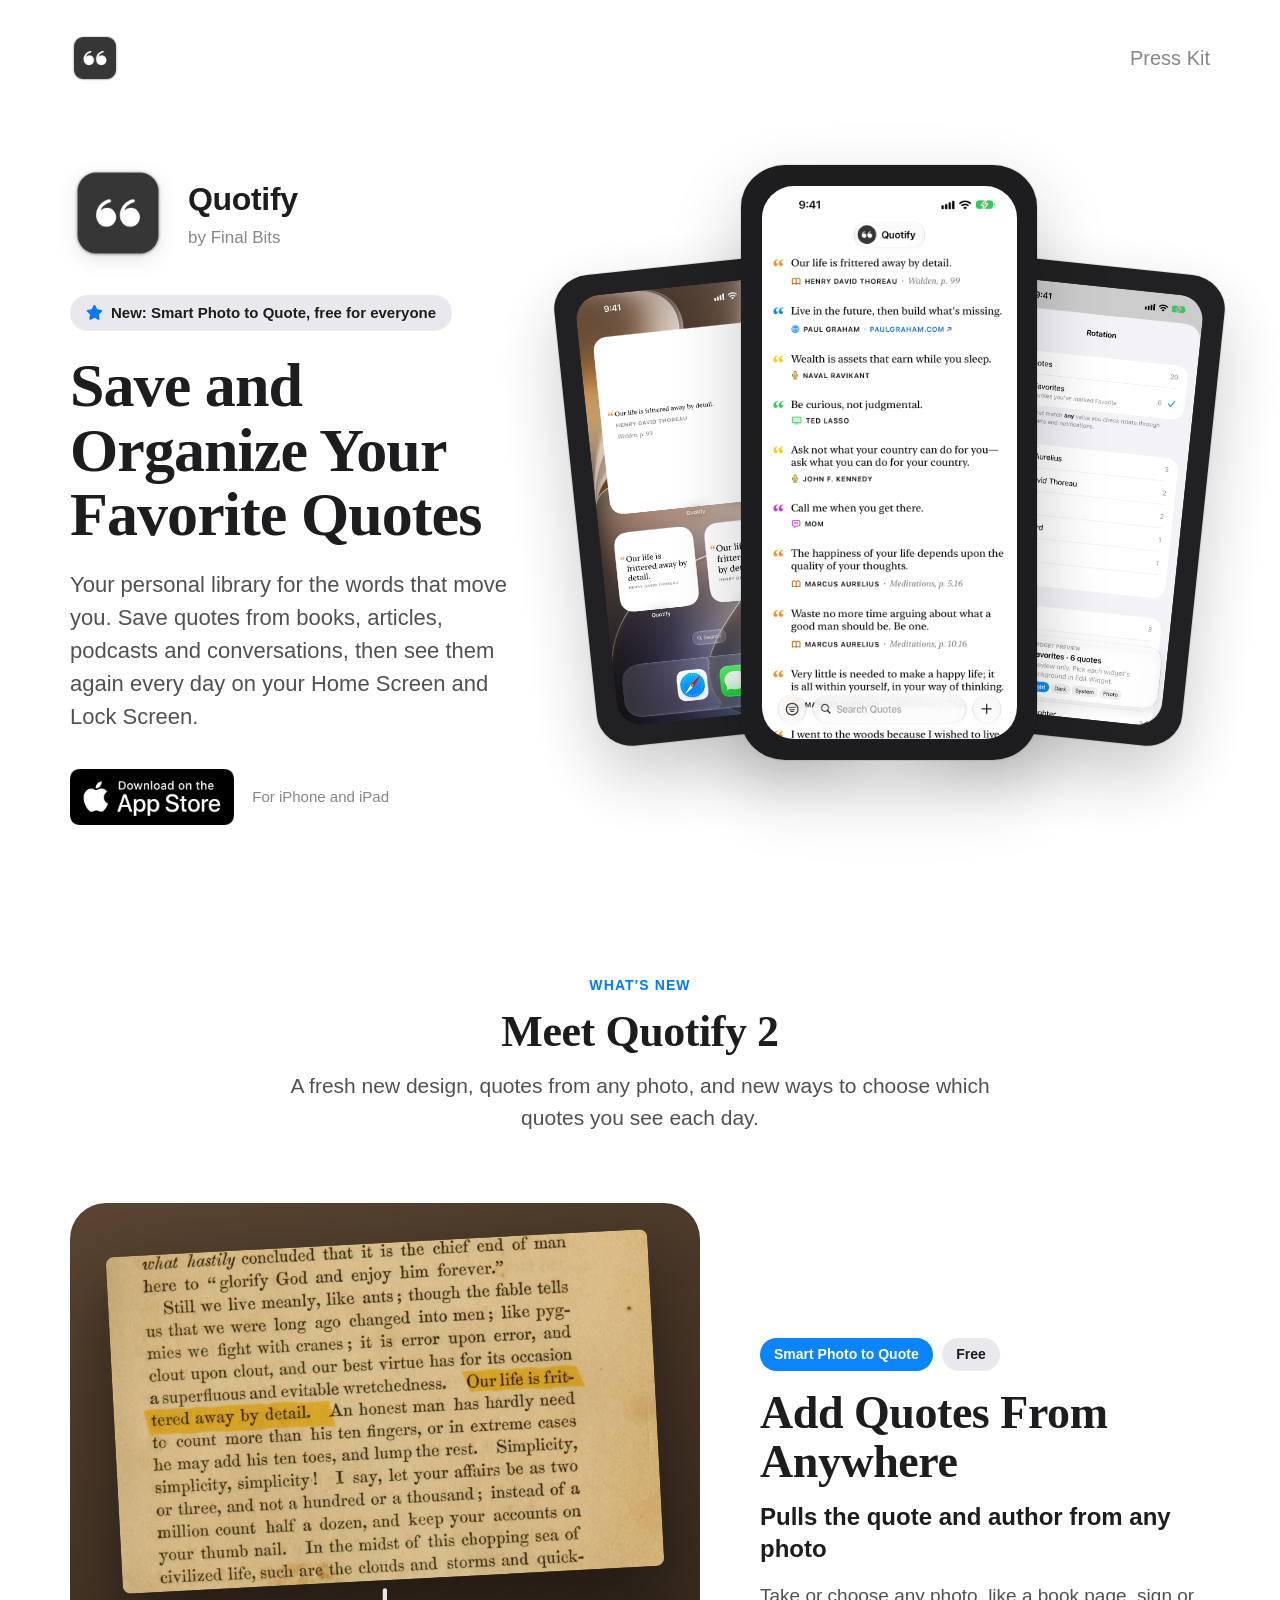
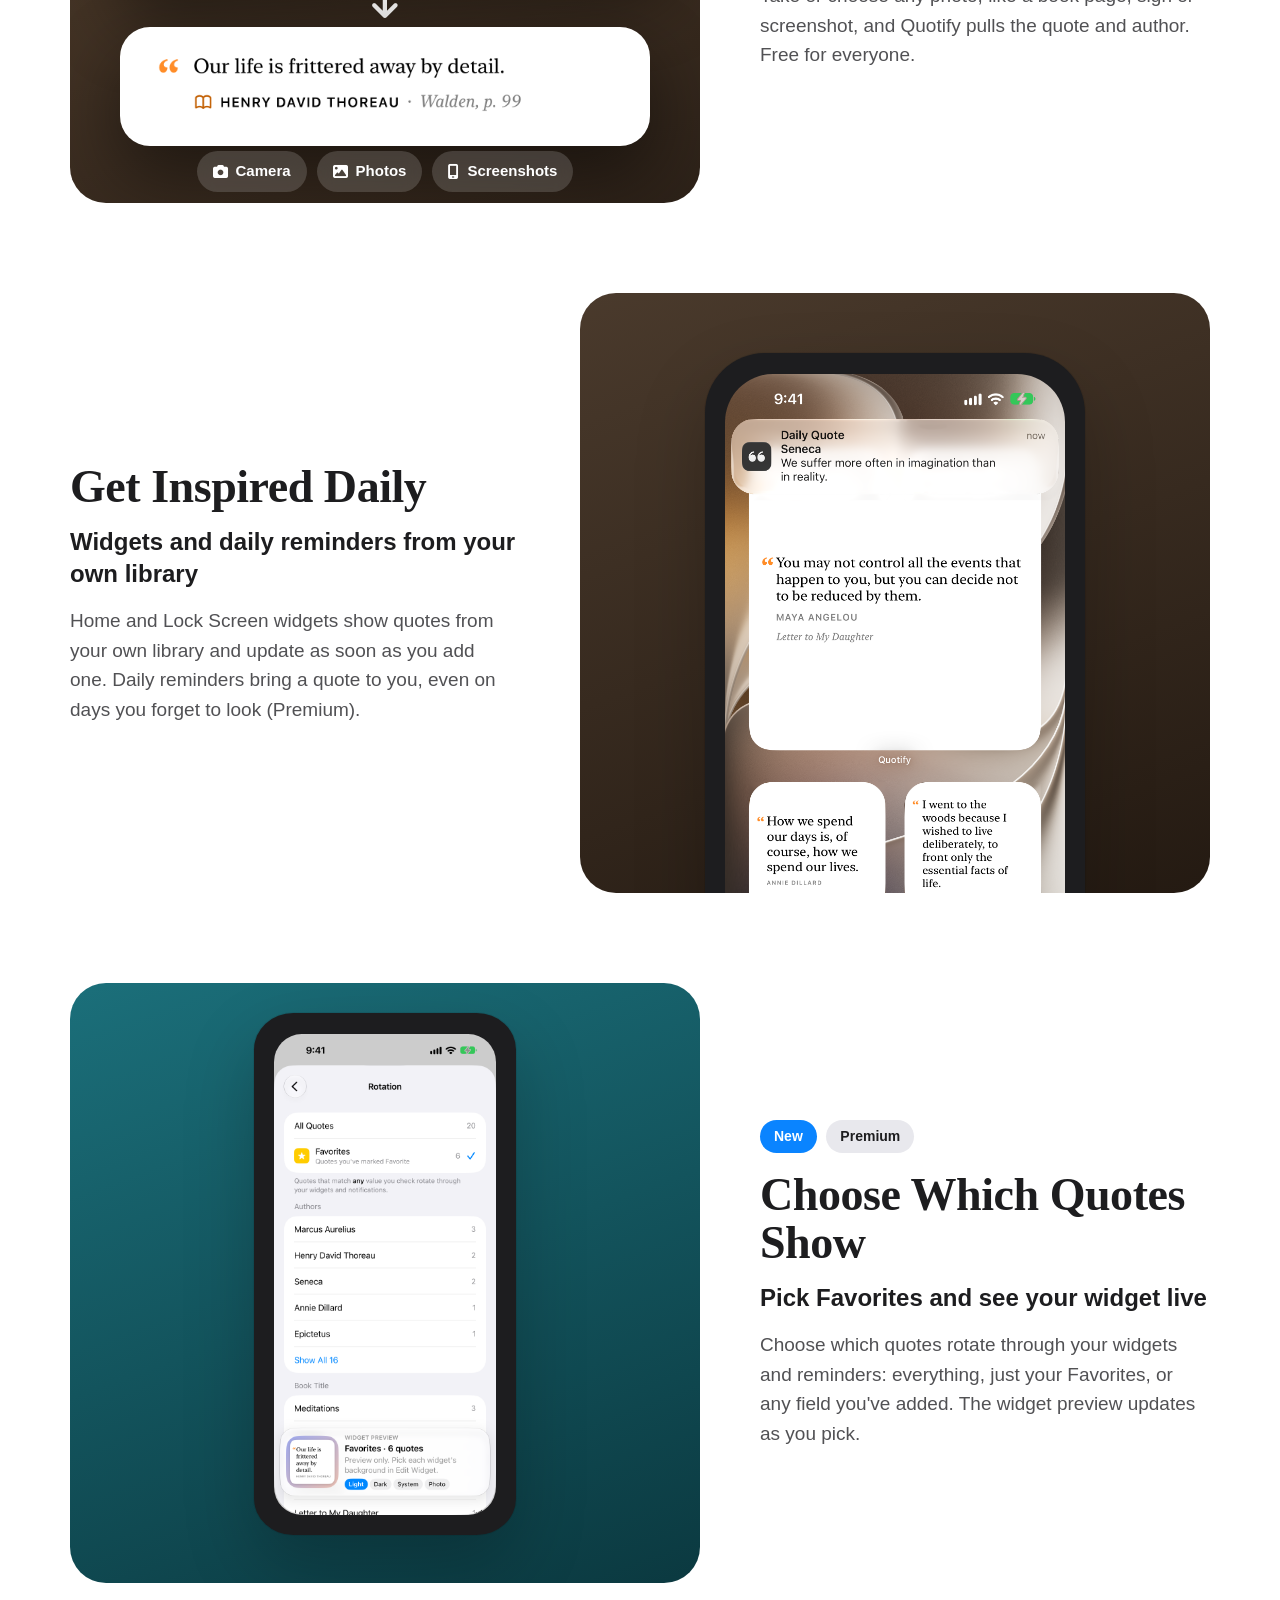
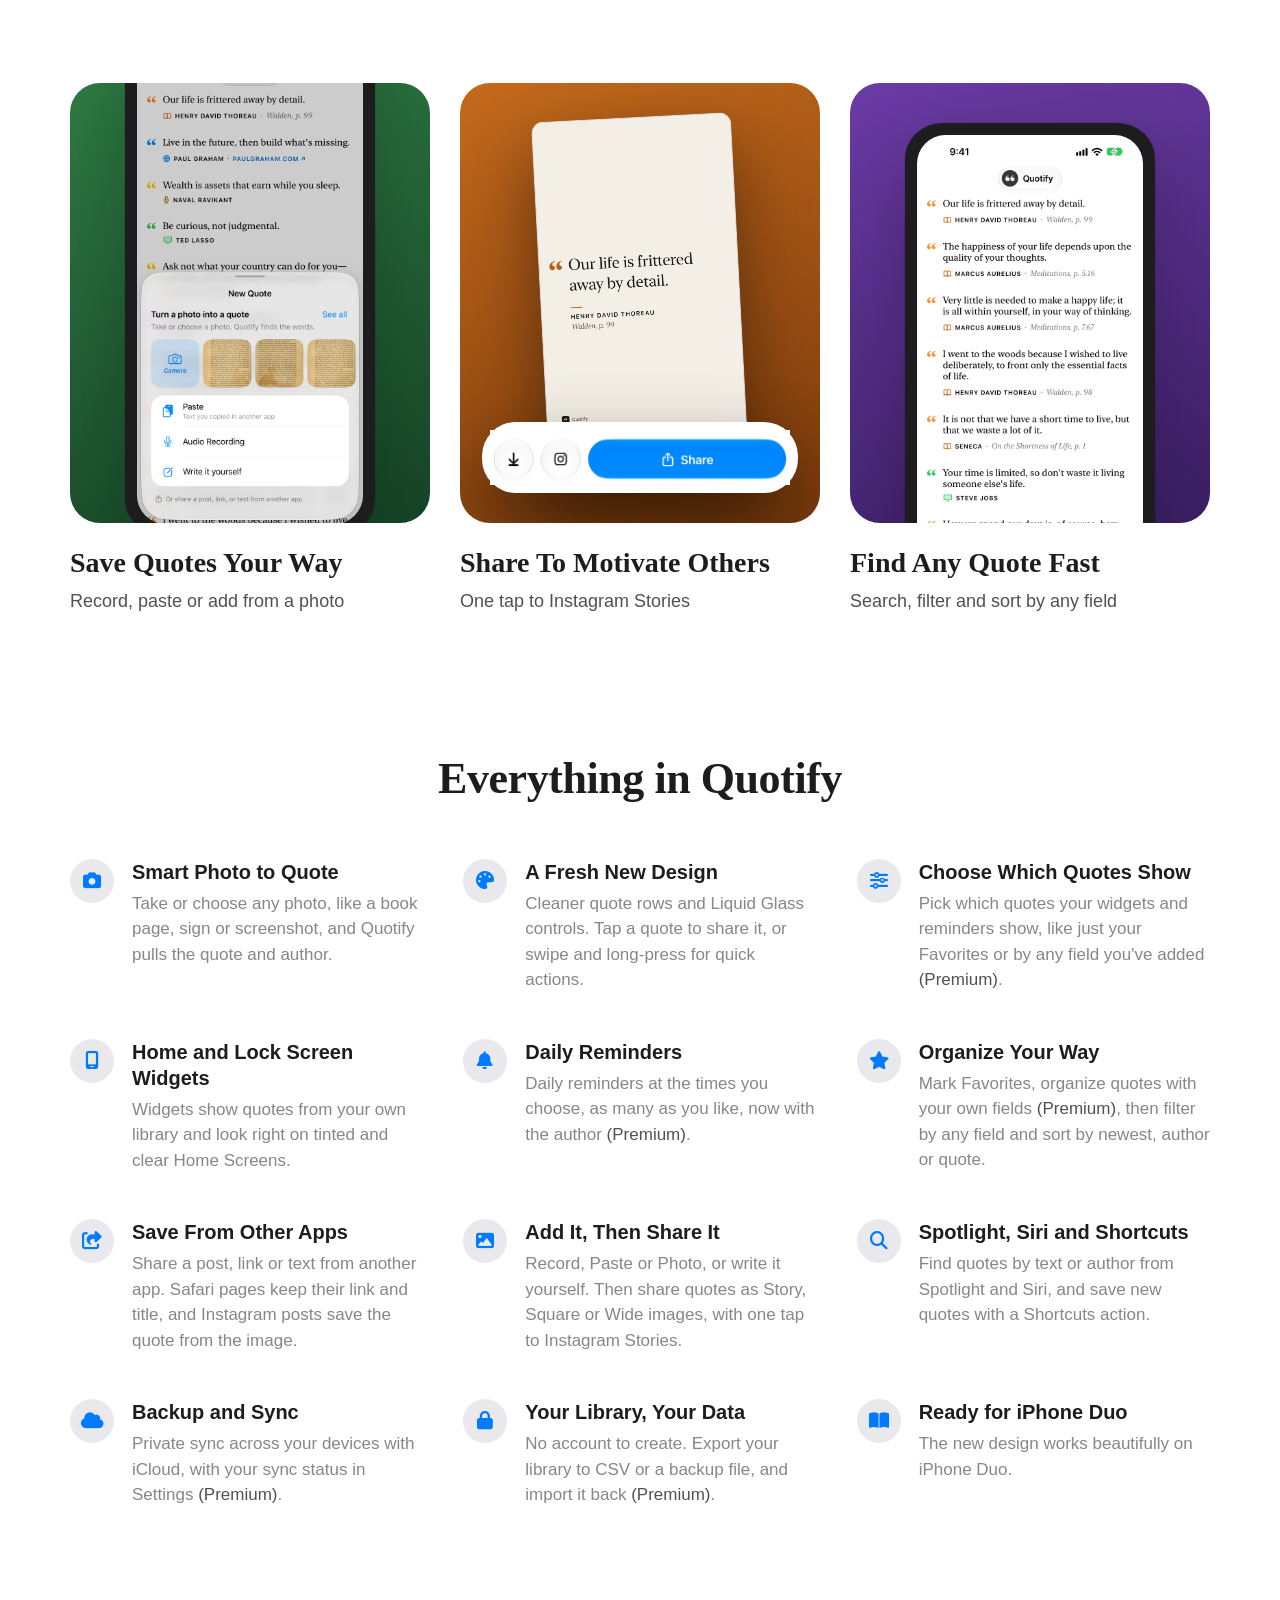
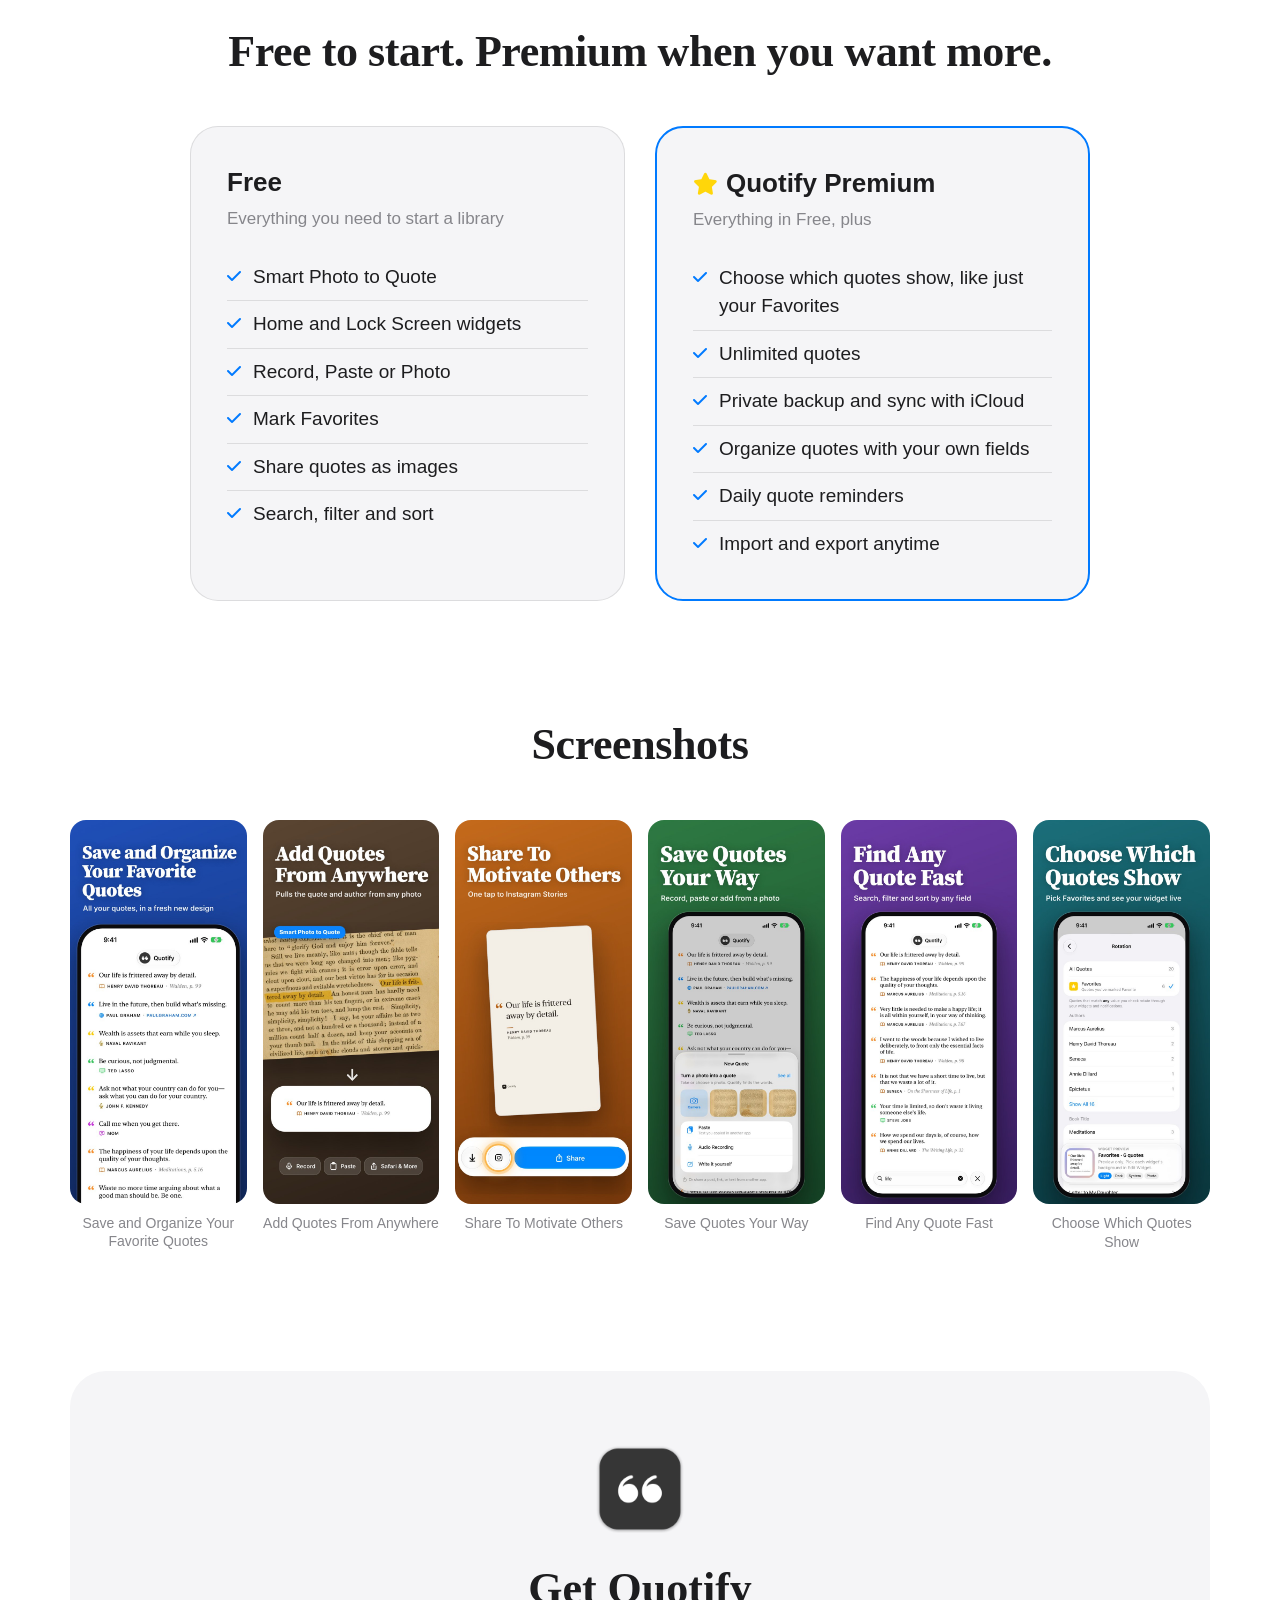
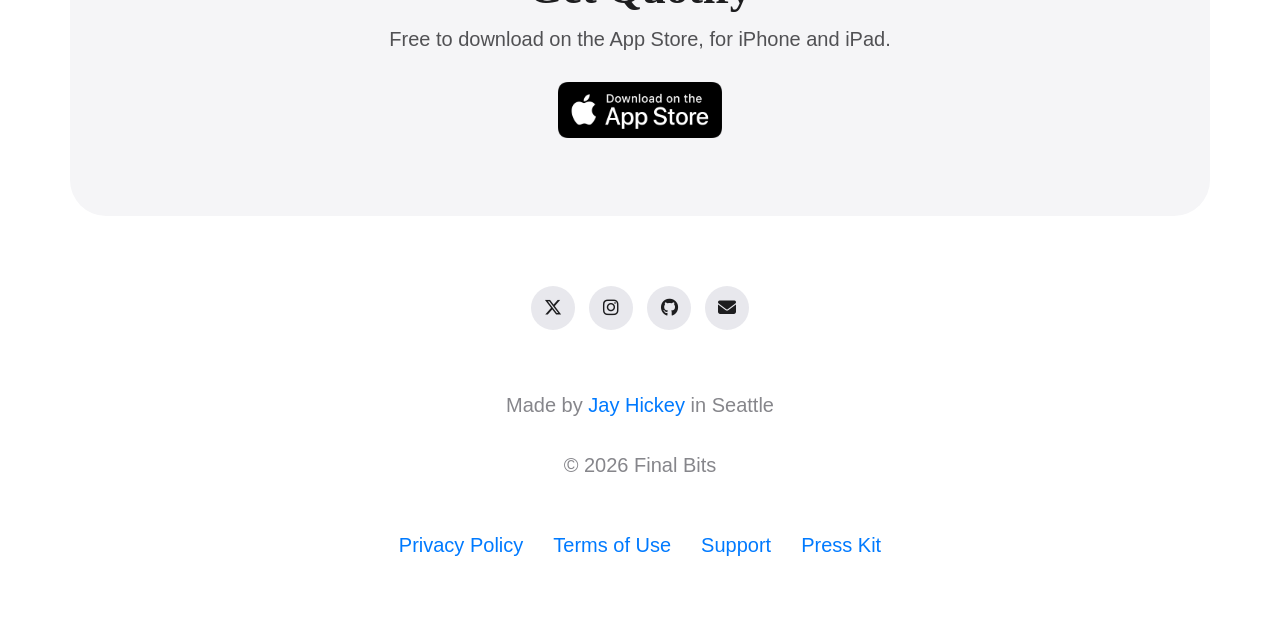
==== quotify/index.html @ 0c3bd378 "Rebuild Quotify marketing page with approved v2 redesign - Complete redesign following Product Desig" ====
<!DOCTYPE html>
<html lang="en-us">
<head>
<meta charset="utf-8">
<meta name="viewport" content="width=device-width, initial-scale=1.0">
<meta name="color-scheme" content="dark light">
<title>Quotify: Save Your Quotes</title>
<meta name="description" content="Quotify is your personal library for the words that move you. Save quotes from books, articles, podcasts and conversations, then see them again every day on your Home Screen and Lock Screen.">
<link rel="canonical" href="https://finalbits.io/quotify/">
<meta property="og:type" content="website">
<meta property="og:site_name" content="Final Bits">
<meta property="og:url" content="https://finalbits.io/quotify/">
<meta property="og:title" content="Quotify: Save Your Quotes">
<meta property="og:description" content="Take or choose any photo and Quotify pulls the quote and author, free. Then see your quotes every day on your Home Screen and Lock Screen.">
<meta property="og:image" content="https://finalbits.io/quotify/assets/2/og-image-1200x630.jpg">
<meta property="og:image:width" content="1200">
<meta property="og:image:height" content="630">
<meta property="og:image:alt" content="Quotify app icon and the headline Save and Organize Your Favorite Quotes on a teal gradient, beside two iPhones showing a quote library and the Favorites rotation screen.">
<meta name="twitter:card" content="summary_large_image">
<meta name="twitter:site" content="@jayhickey">
<meta name="twitter:title" content="Quotify: Save Your Quotes">
<meta name="twitter:description" content="Take or choose any photo and Quotify pulls the quote and author, free. Then see your quotes every day on your Home Screen and Lock Screen.">
<meta name="twitter:image" content="https://finalbits.io/quotify/assets/2/og-image-1200x630.jpg">
<meta name="twitter:image:alt" content="Quotify app icon and the headline Save and Organize Your Favorite Quotes on a teal gradient, beside two iPhones showing a quote library and the Favorites rotation screen.">
<meta name="apple-itunes-app" content="app-id=1626937020">
<link rel="stylesheet" href="https://cdnjs.cloudflare.com/ajax/libs/font-awesome/6.5.2/css/all.min.css" crossorigin="anonymous">
<style>
:root{
  --bg:#000; --text:#fff; --text2:#a1a1a6; --text3:#6e6e73; --card:#1c1c1e; --card2:#2c2c2e;
  --line:rgba(255,255,255,.12); --chip:#363636; --accent:#007aff; --accent2:#0a84ff;
  --bezel:#111; --bezelRing:rgba(255,255,255,.16); --shadow:0 30px 80px rgba(0,0,0,.6);
  --badgeShadow:drop-shadow(0 0 5px gray);
}
@media (prefers-color-scheme: light){
  :root{
    --bg:#fff; --text:#1d1d1f; --text2:#515154; --text3:#86868b; --card:#f5f5f7; --card2:#e8e8ed;
    --line:rgba(0,0,0,.1); --chip:#e8e8ed; --accent:#007aff; --accent2:#0071e3;
    --bezel:#1d1d1f; --bezelRing:rgba(0,0,0,.08); --shadow:0 30px 70px rgba(0,0,0,.22);
    --badgeShadow:none;
  }
}
html{font-size:62.5%}
*,*::before,*::after{box-sizing:border-box;margin:0;padding:0}
html,body{overflow-x:hidden}
body{background:var(--bg);color:var(--text);font-family:-apple-system,BlinkMacSystemFont,"Segoe UI",Roboto,Helvetica,Arial,sans-serif;font-size:2rem;line-height:1.5;-webkit-font-smoothing:antialiased}
a{color:var(--accent);text-decoration:none}
.serif{font-family:ui-serif,Georgia,serif}
.wrap{max-width:1170px;margin:0 auto;padding:0 15px}

header{display:flex;align-items:center;justify-content:space-between;height:115px}
header img{width:50px;height:50px;border-radius:12px}
header nav a{color:var(--text3);font-size:2rem;margin-left:30px}
header nav a:hover{color:var(--text)}

.hero{display:grid;grid-template-columns:5fr 7fr;gap:40px;align-items:center;padding:30px 0 40px}
.appRow{display:flex;align-items:center;gap:22px}
.appRow img{width:96px;height:96px;border-radius:22px;filter:drop-shadow(0 5px 10px rgba(0,0,0,.1))}
.appRow h1{font-size:3.2rem;font-weight:700;letter-spacing:-.01em}
.appRow .sub{color:var(--text3);font-size:1.7rem;margin-top:2px}
.newBadge{display:inline-flex;align-items:center;gap:8px;margin-top:34px;padding:7px 16px;border-radius:999px;background:var(--chip);color:var(--text);font-size:1.5rem;font-weight:600}
.newBadge i{color:var(--accent)}
.hero h2{font-size:6.2rem;line-height:1.04;font-weight:900;letter-spacing:-.015em;margin-top:22px}
.hero p.lede{color:var(--text2);font-size:2.2rem;line-height:1.5;margin-top:22px;max-width:470px}
.badgeRow{margin-top:36px;display:flex;align-items:center;gap:18px}
.badgeRow img{height:56px;filter:var(--badgeShadow)}
.badgeRow span{color:var(--text3);font-size:1.5rem}
.heroArt{position:relative;height:700px}
.heroArt .phone{position:absolute}
.heroArt .p1{width:296px;left:50%;top:20px;transform:translateX(-50%);z-index:3}
.heroArt .p2{width:240px;left:1%;top:120px;transform:rotate(-6deg);z-index:2;opacity:.98}
.heroArt .p3{width:240px;right:1%;top:120px;transform:rotate(6deg);z-index:2;opacity:.98}

.phone{background:var(--bezel);padding:3.2%;border-radius:15%/7%;box-shadow:0 0 0 1px var(--bezelRing),var(--shadow)}
.phone img{display:block;width:100%;height:auto;border-radius:12.5%/5.8%}
.phone.crop{overflow:hidden}

.sectionTitle{font-size:4.4rem;font-weight:900;line-height:1.1;letter-spacing:-.01em;text-align:center}
.sectionIntro{color:var(--text2);font-size:2.1rem;text-align:center;max-width:720px;margin:14px auto 0}
.eyebrow{display:block;color:var(--accent);font-size:1.4rem;font-weight:700;letter-spacing:.08em;text-transform:uppercase;text-align:center;margin-bottom:12px}

.whatsNew{padding:90px 0 20px}
.chapters{display:flex;flex-direction:column;gap:90px;margin-top:70px}
.chapter{display:grid;grid-template-columns:7fr 5fr;gap:60px;align-items:center}
.chapter.flip{grid-template-columns:5fr 7fr}
.chapter.flip .panel{order:2}
.panel{position:relative;height:600px;border-radius:36px;overflow:hidden}
.panel .phone{position:absolute;left:50%;transform:translateX(-50%)}
.chapter .tag{display:inline-block;margin-right:4px;padding:6px 14px;border-radius:999px;background:#0A84FF;color:#fff;font-size:1.4rem;font-weight:700;margin-bottom:18px}
.chapter .tag.ghost{background:var(--chip);color:var(--text)}
.chapter h3{font-size:4.6rem;line-height:1.06;font-weight:900;letter-spacing:-.01em}
.chapter .subline{font-size:2.4rem;line-height:1.35;margin-top:14px;font-weight:600}
.chapter .body{color:var(--text2);font-size:1.9rem;line-height:1.55;margin-top:16px;max-width:440px}
.g-blue{background:linear-gradient(160deg,#1F4FB8,#14306E)}
.g-brown{background:linear-gradient(160deg,#4a3a2c,#241a12)}
.g-brown2{background:linear-gradient(160deg,#5a4532,#2c2118)}
.g-orange{background:linear-gradient(160deg,#C46A1C,#7A3A0C)}
.g-green{background:linear-gradient(160deg,#2E7A43,#164426)}
.g-purple{background:linear-gradient(160deg,#6B3BA6,#3A1F63)}
.g-teal{background:linear-gradient(160deg,#1B6F7A,#0B3940)}

.homeCrop{width:380px;top:60px;border-radius:60px 60px 0 0;padding-bottom:0}
.homeCrop img{border-radius:48px 48px 0 0}
.photoArt .pg{position:absolute;left:7%;top:40px;width:86%;border-radius:8px;transform:rotate(-3deg);box-shadow:0 30px 70px rgba(0,0,0,.45)}
.photoArt .pgtag{position:absolute;left:9%;top:42px;padding:7px 14px;border-radius:999px;background:#0A84FF;color:#fff;font-size:1.5rem;font-weight:700;transform:rotate(-3deg);z-index:2}
.photoArt .arrow{position:absolute;left:0;right:0;top:376px;text-align:center;color:#fff;font-size:3.4rem;opacity:.9}
.photoArt .row{position:absolute;left:8%;right:8%;top:424px;background:#fff;border-radius:30px;padding:26px 26px 22px;box-shadow:0 30px 70px rgba(0,0,0,.45)}
.photoArt .row img{display:block;width:100%}
.photoArt .chips{position:absolute;left:8%;right:8%;top:548px;display:flex;gap:10px;justify-content:center}
.photoArt .chips span{display:inline-flex;align-items:center;gap:8px;padding:9px 16px;border-radius:999px;background:rgba(255,255,255,.16);color:#fff;font-size:1.5rem;font-weight:600;backdrop-filter:blur(8px)}

.shareArt .card{position:absolute;left:50%;top:34px;width:200px;margin-left:-100px;border-radius:12px;transform:rotate(-3deg);box-shadow:0 30px 70px rgba(0,0,0,.45)}
.shareArt .bar{position:absolute;left:6%;right:6%;bottom:30px;background:#fff;border-radius:34px;padding:8px;box-shadow:0 30px 70px rgba(0,0,0,.45)}
.shareArt .bar img{display:block;width:100%}

.cards{display:grid;grid-template-columns:repeat(3,1fr);gap:30px;margin-top:100px}
.fcard .panel{height:440px;border-radius:30px}
.fcard h3{font-size:2.8rem;line-height:1.15;font-weight:900;margin-top:24px}
.fcard p{color:var(--text2);font-size:1.8rem;margin-top:8px}

.everything{padding:120px 0 0}
.features{display:grid;grid-template-columns:repeat(3,1fr);gap:46px 40px;margin-top:56px}
.feature{display:flex;gap:18px}
.feature .ic{flex:0 0 44px;height:44px;border-radius:50%;background:var(--chip);display:flex;align-items:center;justify-content:center;color:var(--accent);font-size:1.8rem}
.feature h4{font-size:2rem;font-weight:700;line-height:1.3}
.feature p{color:var(--text3);font-size:1.7rem;line-height:1.5;margin-top:6px}
.feature .pm{color:var(--text2)}

.plans{padding:120px 0 0}
.planGrid{display:grid;grid-template-columns:1fr 1fr;gap:30px;max-width:900px;margin:50px auto 0}
.plan{background:var(--card);border-radius:28px;padding:36px 36px 32px;border:1px solid var(--line)}
.plan.prem{border:2px solid var(--accent)}
.plan .pname{font-size:2.6rem;font-weight:800}
.plan .pname i{color:#FFD60A;margin-right:8px;font-size:2.2rem}
.plan .pdesc{color:var(--text3);font-size:1.7rem;margin-top:4px}
.plan ul{list-style:none;margin-top:22px}
.plan li{display:flex;gap:12px;align-items:flex-start;font-size:1.9rem;padding:9px 0;border-top:1px solid var(--line)}
.plan li:first-child{border-top:0}
.plan li i{color:var(--accent);margin-top:5px;font-size:1.6rem}

.shots{padding:120px 0 0}
.shotRow{display:grid;grid-template-columns:repeat(6,1fr);gap:16px;margin-top:50px}
.shotRow figure{margin:0}
.shotRow img{display:block;width:100%;border-radius:16px}
.shotRow figcaption{color:var(--text3);font-size:1.4rem;line-height:1.35;margin-top:10px;text-align:center}

.cta{margin:120px 0 0;padding:70px 30px;text-align:center;background:var(--card);border-radius:36px}
.cta img.icon{width:96px;height:96px;border-radius:22px}
.cta h2{font-size:4.4rem;font-weight:900;margin-top:20px;line-height:1.1}
.cta p{color:var(--text2);font-size:2rem;margin-top:10px}
.cta .badge{height:56px;margin-top:28px;filter:var(--badgeShadow)}

footer{text-align:center;padding:70px 0 70px}
.footerIcons{display:flex;justify-content:center;gap:14px}
.footerIcons a{width:44px;height:44px;border-radius:50%;background:var(--chip);display:flex;align-items:center;justify-content:center;color:var(--text);font-size:1.8rem}
.footerText{color:var(--text3);margin-top:60px;line-height:1.5}
.footerLinks{display:flex;justify-content:center;gap:30px;margin-top:50px}

@media (max-width: 768px){
  header{height:80px}
  header img{width:40px;height:40px;border-radius:10px}
  .hero{grid-template-columns:1fr;gap:0;padding:10px 0 0;text-align:center}
  .appRow{justify-content:center}
  .appRow img{width:64px;height:64px;border-radius:15px}
  .appRow{flex-direction:column;gap:10px}
  .appRow h1{font-size:2.8rem}
  .newBadge{display:inline-block;margin-top:22px;font-size:1.4rem;line-height:1.4;max-width:330px;border-radius:18px;padding:8px 16px}
  .newBadge i{margin-right:6px}
  .hero h2{font-size:4.2rem;margin-top:16px}
  .hero p.lede{font-size:1.9rem;margin:16px auto 0}
  .badgeRow{justify-content:center;flex-direction:column;gap:10px;margin-top:26px}
  .badgeRow img{height:52px}
  .heroArt{height:470px;margin-top:34px}
  .heroArt .p1{width:206px;top:10px}
  .heroArt .p2{width:168px;left:-2%;top:70px}
  .heroArt .p3{width:168px;right:-2%;top:70px}
  .whatsNew{padding:60px 0 0}
  .sectionTitle{font-size:3.4rem}
  .sectionIntro{font-size:1.8rem}
  .chapters{gap:60px;margin-top:44px}
  .chapter,.chapter.flip{grid-template-columns:1fr;gap:24px;text-align:center}
  .chapter.flip .panel{order:0}
  .panel{height:470px;border-radius:28px}
  .chapter h3{font-size:3.4rem}
  .chapter .subline{font-size:2rem}
  .chapter .body{font-size:1.75rem;margin:12px auto 0}
  .photoArt .pg{top:34px}
  .photoArt .arrow{top:252px;font-size:2.8rem}
  .photoArt .row{top:298px;border-radius:22px;padding:18px 16px 14px}
  .photoArt .chips{top:392px;gap:6px}
  .homeCrop{width:290px;top:44px;border-radius:44px 44px 0 0}
  .homeCrop img{border-radius:35px 35px 0 0}
  .photoArt .chips span{font-size:1.25rem;padding:7px 11px;gap:6px}
  .cards{grid-template-columns:1fr;gap:50px;margin-top:60px;text-align:center}
  .fcard .panel{height:420px}
  .fcard h3{font-size:2.8rem}
  .everything{padding:80px 0 0}
  .features{grid-template-columns:1fr;gap:30px;margin-top:36px}
  .plans{padding:80px 0 0}
  .planGrid{grid-template-columns:1fr;gap:20px;margin-top:34px}
  .plan{padding:28px 24px 22px}
  .shots{padding:80px 0 0}
  .shotRow{display:flex;overflow:hidden;gap:12px;margin-top:34px;margin-right:-15px}
  .shotRow figure{flex:0 0 150px}
  .cta{margin-top:80px;padding:50px 20px;border-radius:28px}
  .cta h2{font-size:3.2rem}
  .footerLinks{flex-direction:column;gap:20px}
}
</style>
</head>
<body>
<div class="wrap">
<header>
  <img src="assets/2/appicon.png" alt="Quotify">
  <nav><a href="/quotify/press/">Press Kit</a></nav>
</header>

<section class="hero">
  <div class="heroText">
    <div class="appRow"><img src="assets/2/appicon.png" alt=""><div><h1>Quotify</h1><div class="sub">by Final Bits</div></div></div>
    <div class="newBadge"><i class="fas fa-star"></i>New: Smart Photo to Quote, free for everyone</div>
    <h2 class="serif">Save and Organize Your Favorite Quotes</h2>
    <p class="lede">Your personal library for the words that move you. Save quotes from books, articles, podcasts and conversations, then see them again every day on your Home Screen and Lock Screen.</p>
    <div class="badgeRow"><img src="assets/2/appstore.png" alt="Download on the App Store"><span>For iPhone and iPad</span></div>
  </div>
  <div class="heroArt">
    <div class="phone p2"><img src="assets/2/screen-home.png" alt="Quotify widgets on a Home Screen"></div>
    <div class="phone p1"><img src="assets/2/screen-library.png" alt="The Quotify library"></div>
    <div class="phone p3"><img src="assets/2/screen-rotation.png" alt="Choosing which quotes show"></div>
  </div>
</section>

<section class="whatsNew">
  <span class="eyebrow">What's new</span>
  <h2 class="sectionTitle serif">Meet Quotify 2</h2>
  <p class="sectionIntro">A fresh new design, quotes from any photo, and new ways to choose which quotes you see each day.</p>
  <div class="chapters">
    <div class="chapter">
      <div class="panel g-brown2 photoArt">
        <img class="pg" src="assets/2/photo-walden-p99.jpg" alt="A photo of a page from Walden with a highlighted line">
        <div class="arrow"><i class="fas fa-arrow-down"></i></div>
        <div class="row"><img src="assets/2/saved-row.png" alt="The saved quote: Our life is frittered away by detail. Henry David Thoreau, Walden, p. 99"></div>
        <div class="chips"><span><i class="fas fa-camera"></i>Camera</span><span><i class="fas fa-image"></i>Photos</span><span><i class="fas fa-mobile-screen"></i>Screenshots</span></div>
      </div>
      <div class="text">
        <span class="tag">Smart Photo to Quote</span> <span class="tag ghost">Free</span>
        <h3 class="serif">Add Quotes From Anywhere</h3>
        <p class="subline">Pulls the quote and author from any photo</p>
        <p class="body">Take or choose any photo, like a book page, sign or screenshot, and Quotify pulls the quote and author. Free for everyone.</p>
      </div>
    </div>
    <div class="chapter flip">
      <div class="panel g-brown">
        <div class="phone homeCrop"><img src="assets/2/screen-home-top.png" alt="A Daily Quote notification above Quotify widgets"></div>
      </div>
      <div class="text">
        <h3 class="serif">Get Inspired Daily</h3>
        <p class="subline">Widgets and daily reminders from your own library</p>
        <p class="body">Home and Lock Screen widgets show quotes from your own library and update as soon as you add one. Daily reminders bring a quote to you, even on days you forget to look (Premium).</p>
      </div>
    </div>
    <div class="chapter">
      <div class="panel g-teal">
        <div class="phone" style="width:262px;top:30px"><img src="assets/2/screen-rotation.png" alt="Quotes to Show with Favorites selected and a live widget preview"></div>
      </div>
      <div class="text">
        <span class="tag">New</span> <span class="tag ghost">Premium</span>
        <h3 class="serif">Choose Which Quotes Show</h3>
        <p class="subline">Pick Favorites and see your widget live</p>
        <p class="body">Choose which quotes rotate through your widgets and reminders: everything, just your Favorites, or any field you've added. The widget preview updates as you pick.</p>
      </div>
    </div>
  </div>

  <div class="cards">
    <div class="fcard">
      <div class="panel g-green"><div class="phone" style="width:250px;bottom:-12px"><img src="assets/2/screen-new-quote.png" alt="The New Quote sheet: photo, paste, audio recording or write it yourself"></div></div>
      <h3 class="serif">Save Quotes Your Way</h3><p>Record, paste or add from a photo</p>
    </div>
    <div class="fcard">
      <div class="panel g-orange shareArt">
        <img class="card" src="assets/2/share-card.png" alt="A Story share image of a Thoreau quote">
        <div class="bar"><img src="assets/2/share-bar.png" alt="Save, Instagram and Share buttons"></div>
      </div>
      <h3 class="serif">Share To Motivate Others</h3><p>One tap to Instagram Stories</p>
    </div>
    <div class="fcard">
      <div class="panel g-purple"><div class="phone crop" style="width:250px;top:40px"><img src="assets/2/screen-search.png" alt="Searching the library for life"></div></div>
      <h3 class="serif">Find Any Quote Fast</h3><p>Search, filter and sort by any field</p>
    </div>
  </div>
</section>

<section class="everything">
  <h2 class="sectionTitle serif">Everything in Quotify</h2>
  <div class="features">
    <div class="feature"><div class="ic"><i class="fas fa-camera"></i></div><div><h4>Smart Photo to Quote</h4><p>Take or choose any photo, like a book page, sign or screenshot, and Quotify pulls the quote and author.</p></div></div>
    <div class="feature"><div class="ic"><i class="fas fa-palette"></i></div><div><h4>A Fresh New Design</h4><p>Cleaner quote rows and Liquid Glass controls. Tap a quote to share it, or swipe and long-press for quick actions.</p></div></div>
    <div class="feature"><div class="ic"><i class="fas fa-sliders"></i></div><div><h4>Choose Which Quotes Show</h4><p>Pick which quotes your widgets and reminders show, like just your Favorites or by any field you've added <span class="pm">(Premium)</span>.</p></div></div>
    <div class="feature"><div class="ic"><i class="fas fa-mobile-screen"></i></div><div><h4>Home and Lock Screen Widgets</h4><p>Widgets show quotes from your own library and look right on tinted and clear Home Screens.</p></div></div>
    <div class="feature"><div class="ic"><i class="fas fa-bell"></i></div><div><h4>Daily Reminders</h4><p>Daily reminders at the times you choose, as many as you like, now with the author <span class="pm">(Premium)</span>.</p></div></div>
    <div class="feature"><div class="ic"><i class="fas fa-star"></i></div><div><h4>Organize Your Way</h4><p>Mark Favorites, organize quotes with your own fields <span class="pm">(Premium)</span>, then filter by any field and sort by newest, author or quote.</p></div></div>
    <div class="feature"><div class="ic"><i class="fas fa-share-from-square"></i></div><div><h4>Save From Other Apps</h4><p>Share a post, link or text from another app. Safari pages keep their link and title, and Instagram posts save the quote from the image.</p></div></div>
    <div class="feature"><div class="ic"><i class="fas fa-image"></i></div><div><h4>Add It, Then Share It</h4><p>Record, Paste or Photo, or write it yourself. Then share quotes as Story, Square or Wide images, with one tap to Instagram Stories.</p></div></div>
    <div class="feature"><div class="ic"><i class="fas fa-magnifying-glass"></i></div><div><h4>Spotlight, Siri and Shortcuts</h4><p>Find quotes by text or author from Spotlight and Siri, and save new quotes with a Shortcuts action.</p></div></div>
    <div class="feature"><div class="ic"><i class="fas fa-cloud"></i></div><div><h4>Backup and Sync</h4><p>Private sync across your devices with iCloud, with your sync status in Settings <span class="pm">(Premium)</span>.</p></div></div>
    <div class="feature"><div class="ic"><i class="fas fa-lock"></i></div><div><h4>Your Library, Your Data</h4><p>No account to create. Export your library to CSV or a backup file, and import it back <span class="pm">(Premium)</span>.</p></div></div>
    <div class="feature"><div class="ic"><i class="fas fa-book-open"></i></div><div><h4>Ready for iPhone Duo</h4><p>The new design works beautifully on iPhone Duo.</p></div></div>
  </div>
</section>

<section class="plans">
  <h2 class="sectionTitle serif">Free to start. Premium when you want more.</h2>
  <div class="planGrid">
    <div class="plan">
      <div class="pname">Free</div><div class="pdesc">Everything you need to start a library</div>
      <ul>
        <li><i class="fas fa-check"></i>Smart Photo to Quote</li>
        <li><i class="fas fa-check"></i>Home and Lock Screen widgets</li>
        <li><i class="fas fa-check"></i>Record, Paste or Photo</li>
        <li><i class="fas fa-check"></i>Mark Favorites</li>
        <li><i class="fas fa-check"></i>Share quotes as images</li>
        <li><i class="fas fa-check"></i>Search, filter and sort</li>
      </ul>
    </div>
    <div class="plan prem">
      <div class="pname"><i class="fas fa-star"></i>Quotify Premium</div><div class="pdesc">Everything in Free, plus</div>
      <ul>
        <li><i class="fas fa-check"></i>Choose which quotes show, like just your Favorites</li>
        <li><i class="fas fa-check"></i>Unlimited quotes</li>
        <li><i class="fas fa-check"></i>Private backup and sync with iCloud</li>
        <li><i class="fas fa-check"></i>Organize quotes with your own fields</li>
        <li><i class="fas fa-check"></i>Daily quote reminders</li>
        <li><i class="fas fa-check"></i>Import and export anytime</li>
      </ul>
    </div>
  </div>
</section>

<section class="shots">
  <h2 class="sectionTitle serif">Screenshots</h2>
  <div class="shotRow">
    <figure><img src="assets/2/appstore-01.jpg" alt="Save and Organize Your Favorite Quotes"><figcaption>Save and Organize Your Favorite Quotes</figcaption></figure>
    <figure><img src="assets/2/appstore-03.jpg" alt="Add Quotes From Anywhere"><figcaption>Add Quotes From Anywhere</figcaption></figure>
    <figure><img src="assets/2/appstore-04.jpg" alt="Share To Motivate Others"><figcaption>Share To Motivate Others</figcaption></figure>
    <figure><img src="assets/2/appstore-05.jpg" alt="Save Quotes Your Way"><figcaption>Save Quotes Your Way</figcaption></figure>
    <figure><img src="assets/2/appstore-06.jpg" alt="Find Any Quote Fast"><figcaption>Find Any Quote Fast</figcaption></figure>
    <figure><img src="assets/2/appstore-07.jpg" alt="Choose Which Quotes Show"><figcaption>Choose Which Quotes Show</figcaption></figure>
  </div>
</section>

<section class="cta">
  <img class="icon" src="assets/2/appicon.png" alt="">
  <h2 class="serif">Get Quotify</h2>
  <p>Free to download on the App Store, for iPhone and iPad.</p>
  <img class="badge" src="assets/2/appstore.png" alt="Download on the App Store">
</section>

<footer>
  <div class="footerIcons">
    <a href="https://x.com/jayhickey" aria-label="X"><i class="fab fa-x-twitter"></i></a>
    <a href="https://instagram.com/jayhickey"><i class="fab fa-instagram"></i></a>
    <a href="https://github.com/jayhickey"><i class="fab fa-github"></i></a>
    <a href="mailto:quotify@finalbits.io"><i class="fas fa-envelope"></i></a>
  </div>
  <p class="footerText">Made by <a href="https://finalbits.io">Jay Hickey</a> in Seattle<br><br>© 2026 Final Bits</p>
  <div class="footerLinks">
    <a href="/quotify/privacy">Privacy Policy</a><a href="/quotify/terms">Terms of Use</a><a href="mailto:quotify@finalbits.io">Support</a><a href="/quotify/press/">Press Kit</a>
  </div>
</footer>
</div>
</body>
</html>
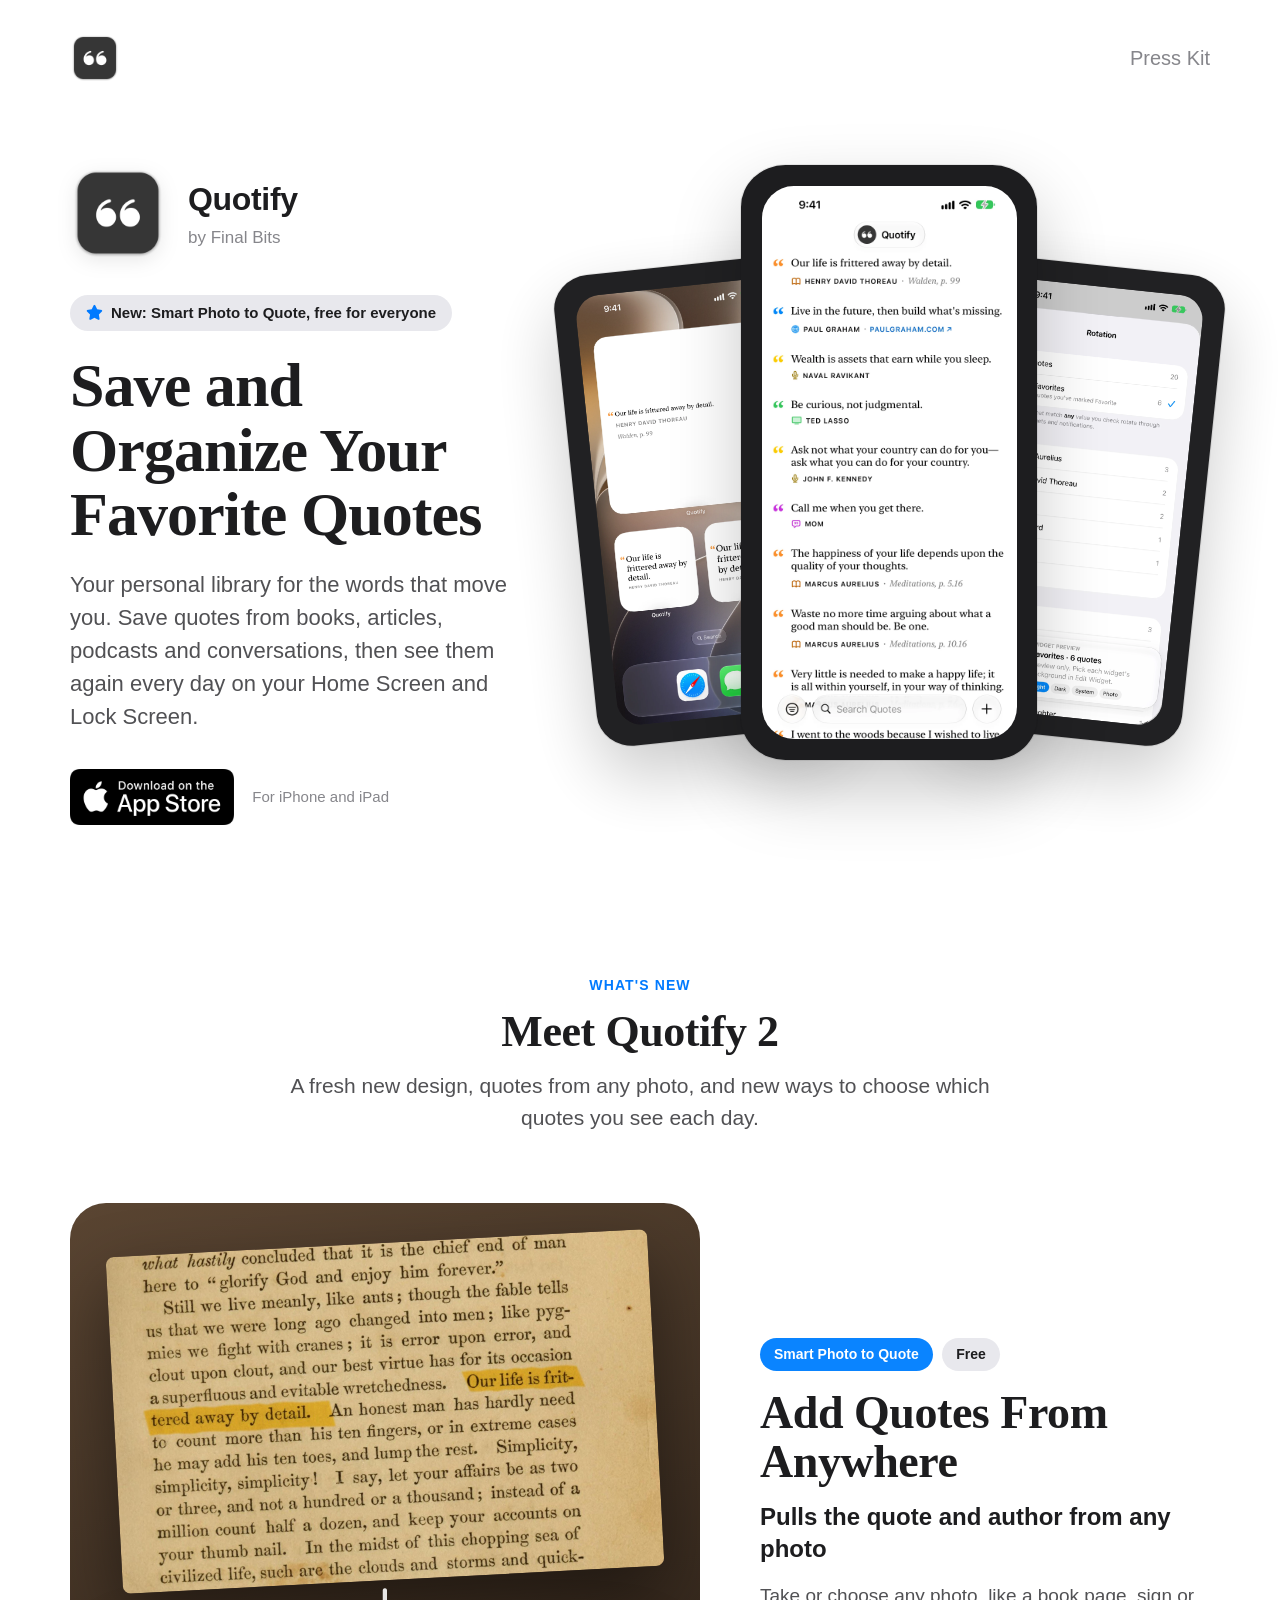
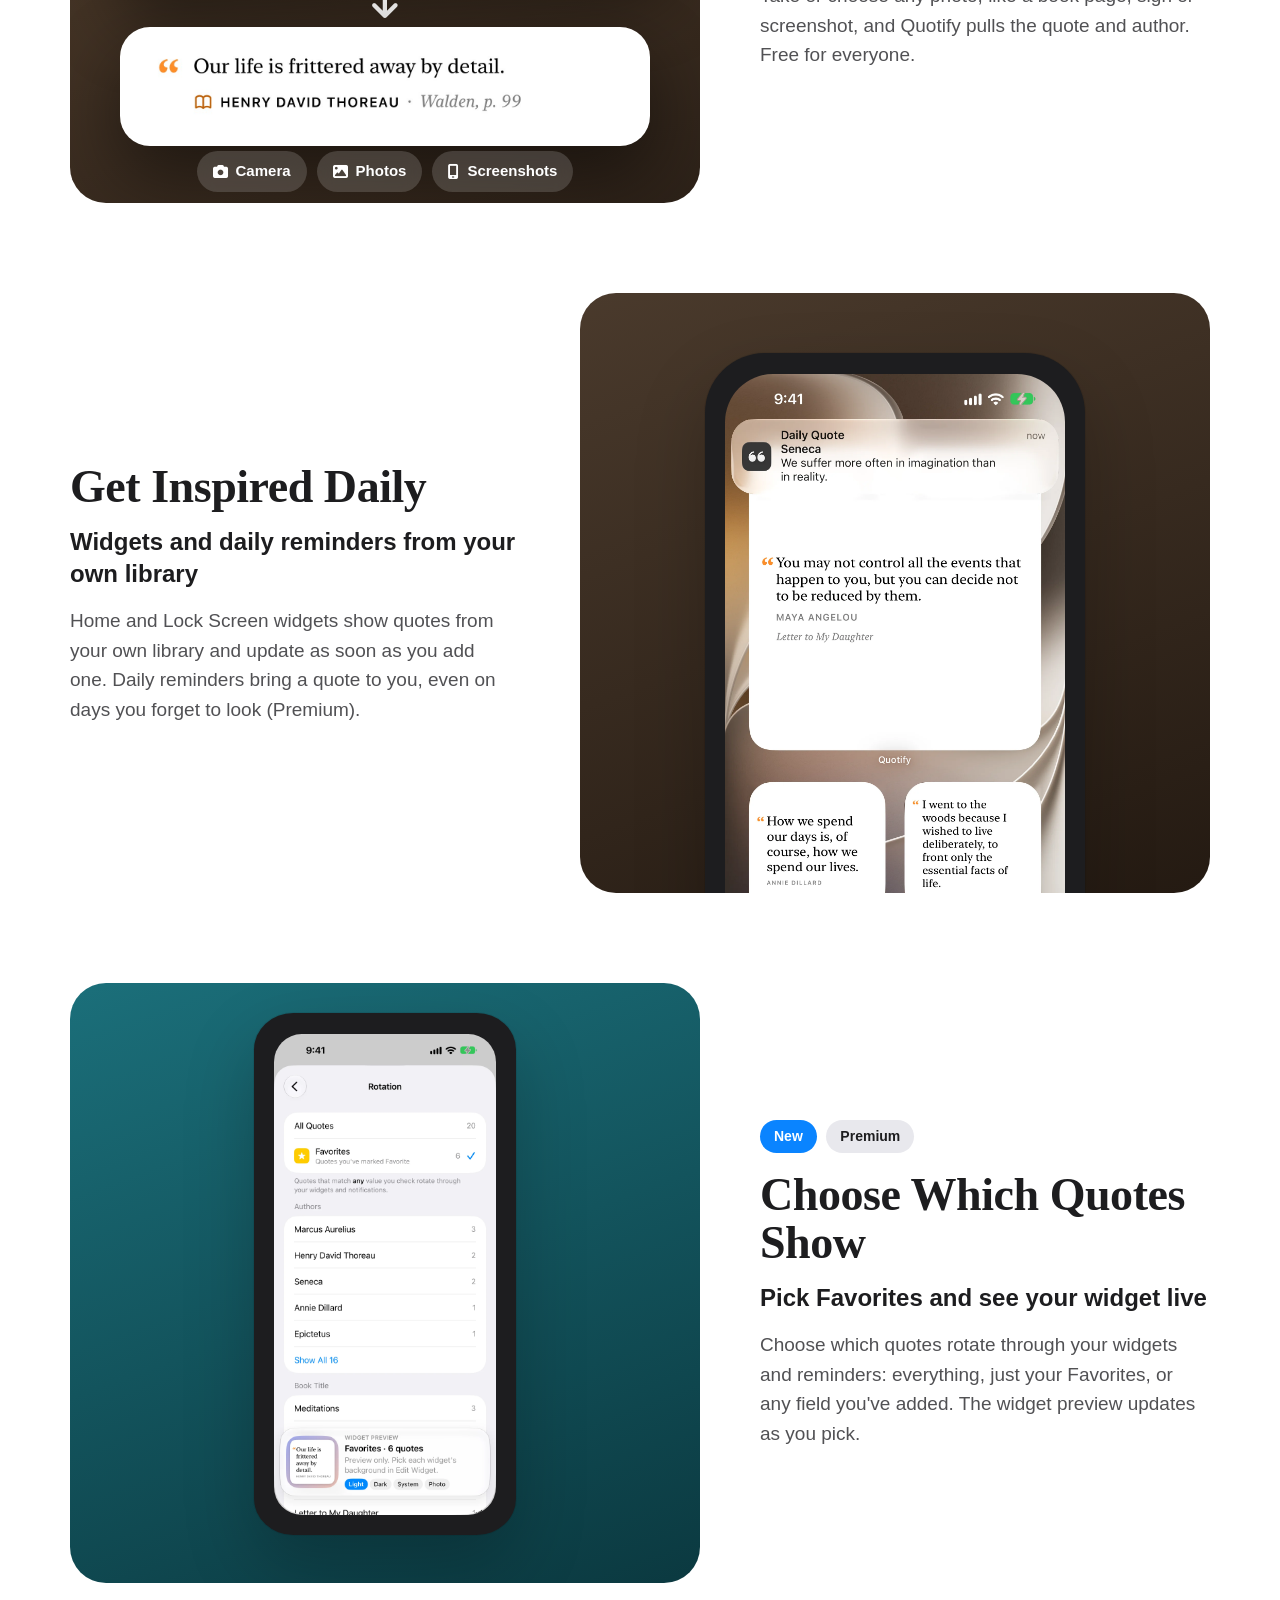
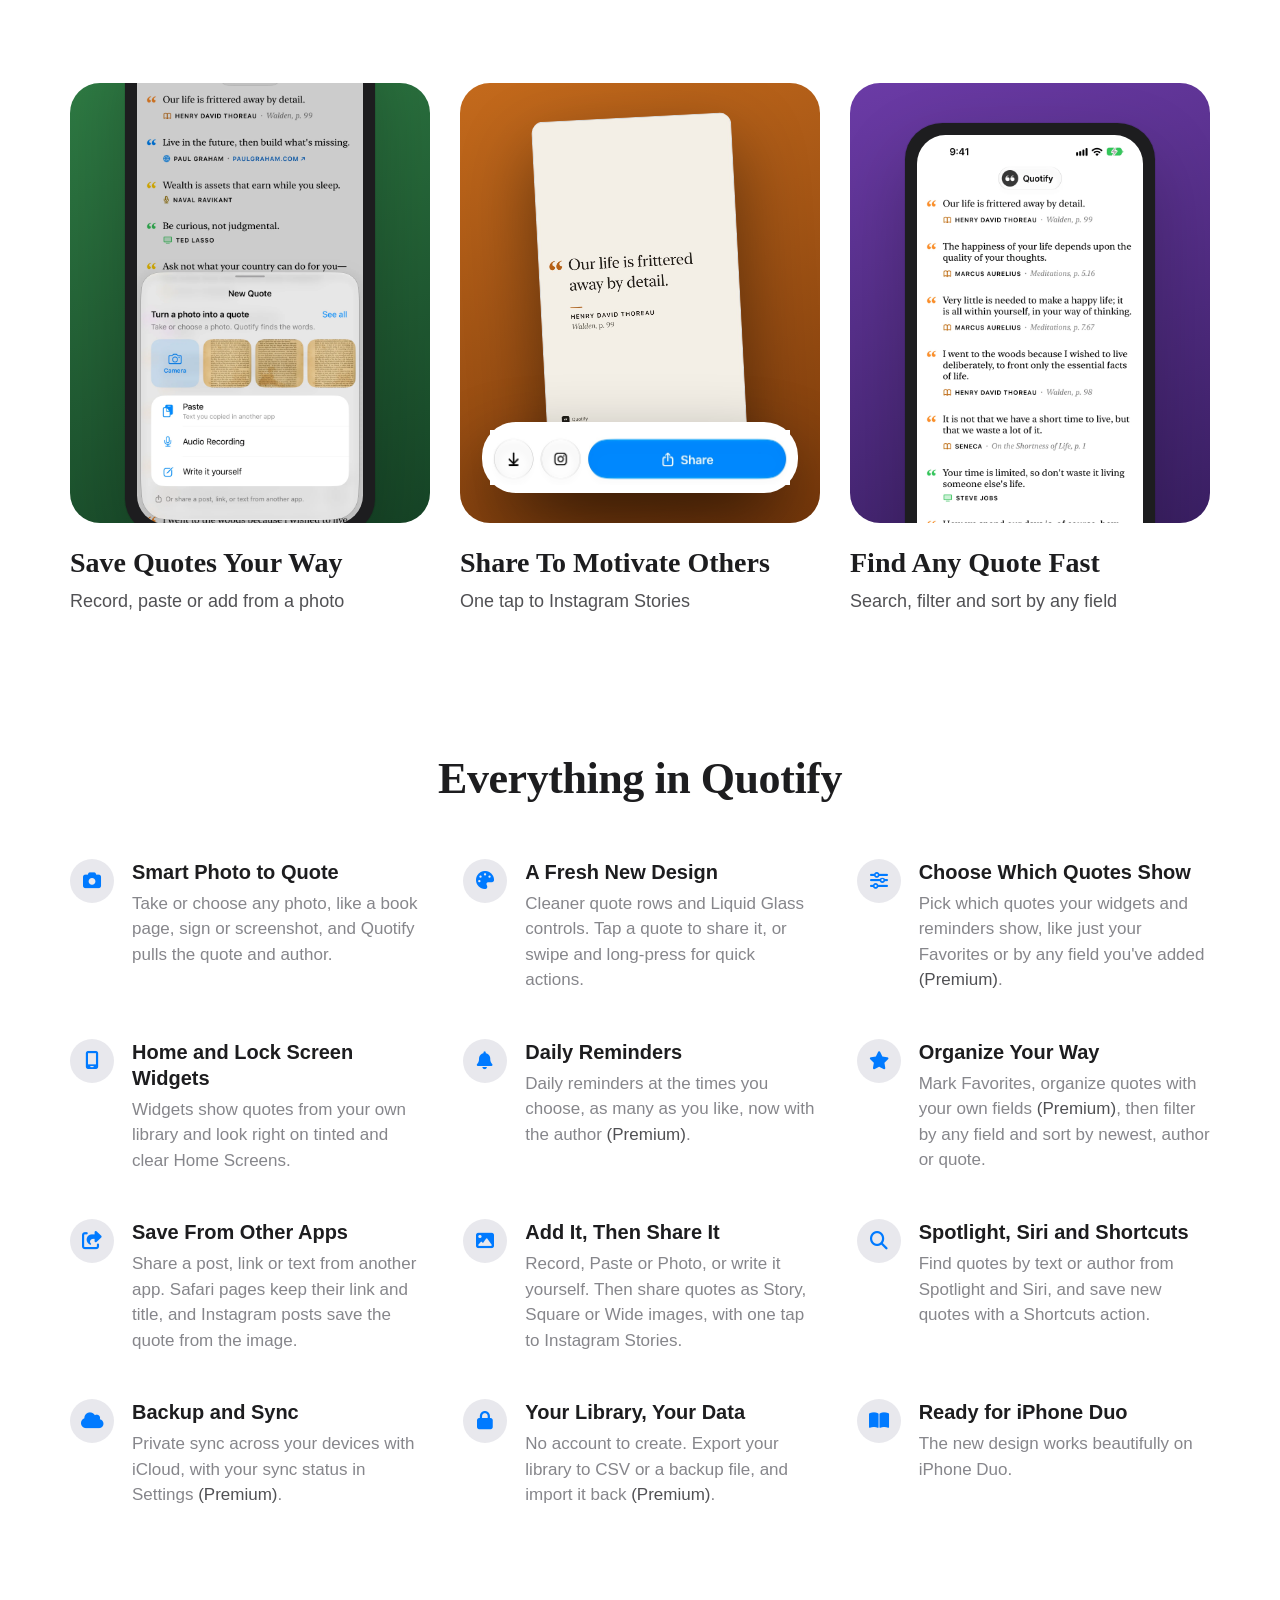
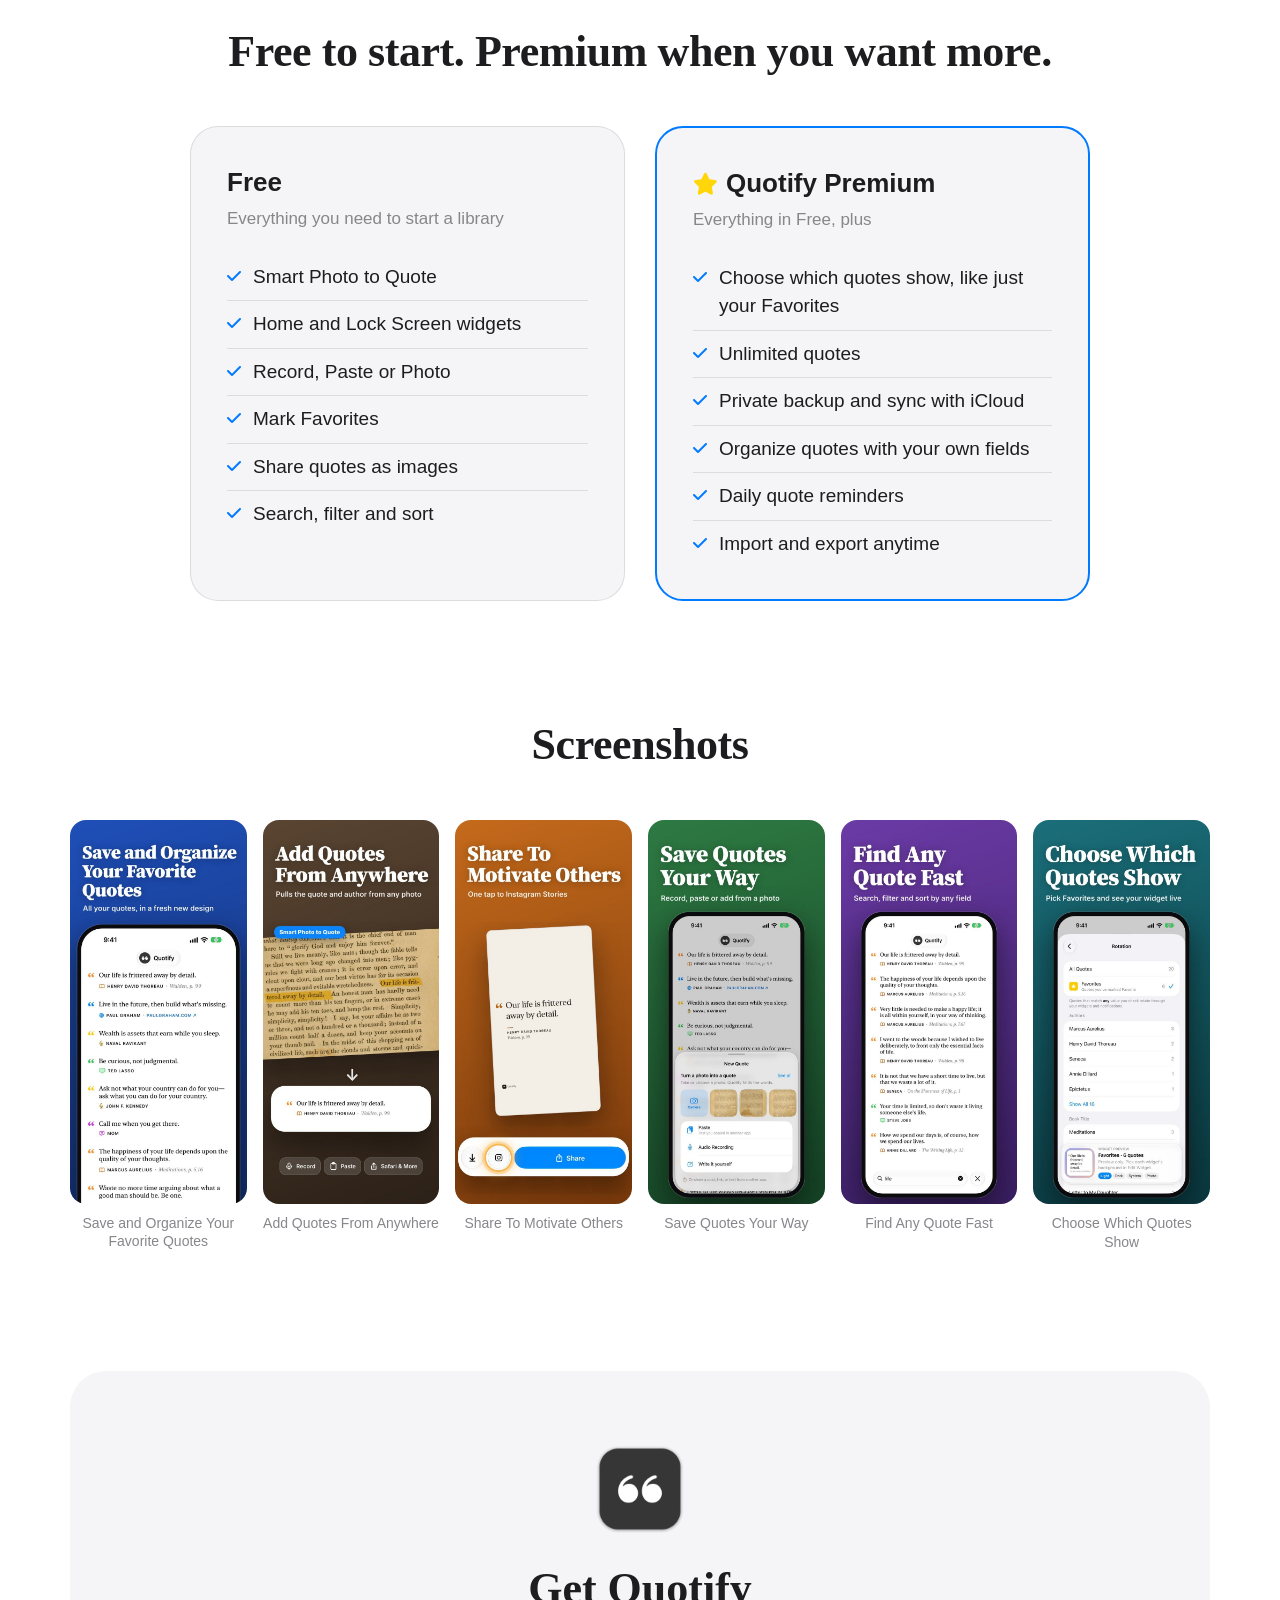
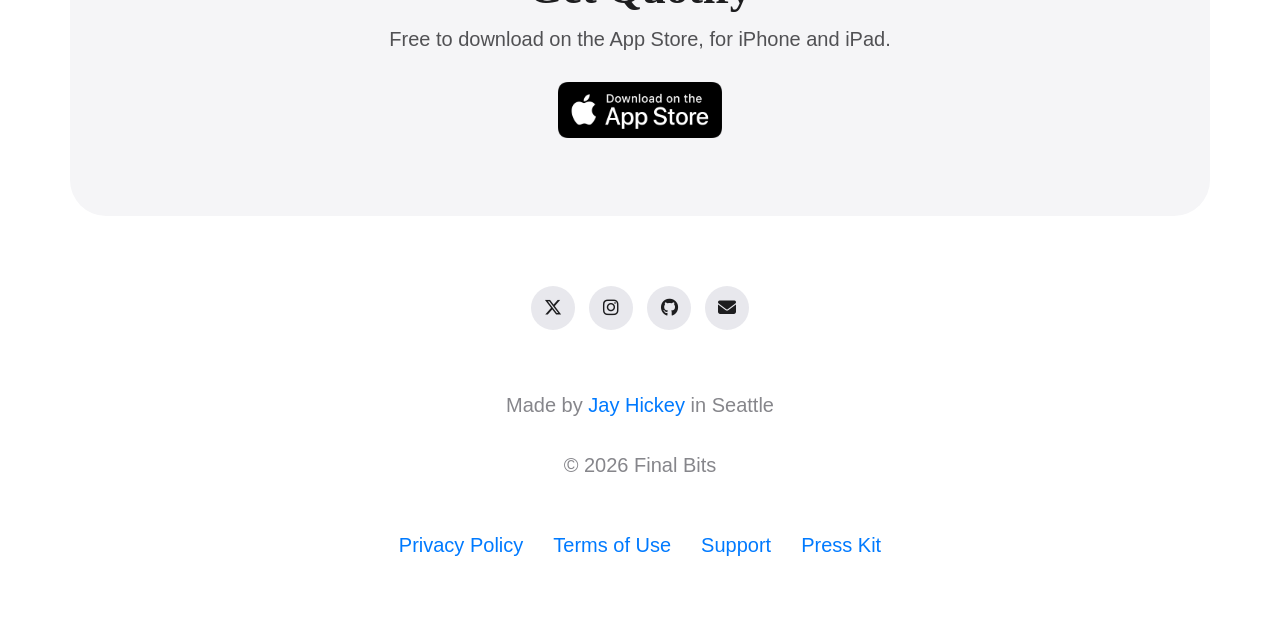
==== commit c6ff2ecd: "Optimize assets: convert large PNGs to WebP with JPEG fallbacks - Large screen PNGs converted to Web" ====
--- a/quotify/index.html
+++ b/quotify/index.html
@@ -223,9 +223,9 @@
     <div class="badgeRow"><img src="assets/2/appstore.png" alt="Download on the App Store"><span>For iPhone and iPad</span></div>
   </div>
   <div class="heroArt">
-    <div class="phone p2"><img src="assets/2/screen-home.png" alt="Quotify widgets on a Home Screen"></div>
-    <div class="phone p1"><img src="assets/2/screen-library.png" alt="The Quotify library"></div>
-    <div class="phone p3"><img src="assets/2/screen-rotation.png" alt="Choosing which quotes show"></div>
+    <div class="phone p2"><picture><source srcset="assets/2/screen-home.webp" type="image/webp"><img src="assets/2/screen-home.jpg" alt="Quotify widgets on a Home Screen"></picture></div>
+    <div class="phone p1"><picture><source srcset="assets/2/screen-library.webp" type="image/webp"><img src="assets/2/screen-library.jpg" alt="The Quotify library"></picture></div>
+    <div class="phone p3"><picture><source srcset="assets/2/screen-rotation.webp" type="image/webp"><img src="assets/2/screen-rotation.jpg" alt="Choosing which quotes show"></picture></div>
   </div>
 </section>
 
@@ -238,7 +238,7 @@
       <div class="panel g-brown2 photoArt">
         <img class="pg" src="assets/2/photo-walden-p99.jpg" alt="A photo of a page from Walden with a highlighted line">
         <div class="arrow"><i class="fas fa-arrow-down"></i></div>
-        <div class="row"><img src="assets/2/saved-row.png" alt="The saved quote: Our life is frittered away by detail. Henry David Thoreau, Walden, p. 99"></div>
+        <div class="row"><img src="assets/2/saved-row.jpg" alt="The saved quote: Our life is frittered away by detail. Henry David Thoreau, Walden, p. 99"></div>
         <div class="chips"><span><i class="fas fa-camera"></i>Camera</span><span><i class="fas fa-image"></i>Photos</span><span><i class="fas fa-mobile-screen"></i>Screenshots</span></div>
       </div>
       <div class="text">
@@ -250,7 +250,7 @@
     </div>
     <div class="chapter flip">
       <div class="panel g-brown">
-        <div class="phone homeCrop"><img src="assets/2/screen-home-top.png" alt="A Daily Quote notification above Quotify widgets"></div>
+        <div class="phone homeCrop"><picture><source srcset="assets/2/screen-home-top.webp" type="image/webp"><img src="assets/2/screen-home-top.jpg" alt="A Daily Quote notification above Quotify widgets"></picture></div>
       </div>
       <div class="text">
         <h3 class="serif">Get Inspired Daily</h3>
@@ -260,7 +260,7 @@
     </div>
     <div class="chapter">
       <div class="panel g-teal">
-        <div class="phone" style="width:262px;top:30px"><img src="assets/2/screen-rotation.png" alt="Quotes to Show with Favorites selected and a live widget preview"></div>
+        <div class="phone" style="width:262px;top:30px"><picture><source srcset="assets/2/screen-rotation.webp" type="image/webp"><img src="assets/2/screen-rotation.jpg" alt="Quotes to Show with Favorites selected and a live widget preview"></picture></div>
       </div>
       <div class="text">
         <span class="tag">New</span> <span class="tag ghost">Premium</span>
@@ -273,18 +273,18 @@
 
   <div class="cards">
     <div class="fcard">
-      <div class="panel g-green"><div class="phone" style="width:250px;bottom:-12px"><img src="assets/2/screen-new-quote.png" alt="The New Quote sheet: photo, paste, audio recording or write it yourself"></div></div>
+      <div class="panel g-green"><div class="phone" style="width:250px;bottom:-12px"><picture><source srcset="assets/2/screen-new-quote.webp" type="image/webp"><img src="assets/2/screen-new-quote.jpg" alt="The New Quote sheet: photo, paste, audio recording or write it yourself"></picture></div></div>
       <h3 class="serif">Save Quotes Your Way</h3><p>Record, paste or add from a photo</p>
     </div>
     <div class="fcard">
       <div class="panel g-orange shareArt">
-        <img class="card" src="assets/2/share-card.png" alt="A Story share image of a Thoreau quote">
-        <div class="bar"><img src="assets/2/share-bar.png" alt="Save, Instagram and Share buttons"></div>
+        <img class="card" src="assets/2/share-card.jpg" alt="A Story share image of a Thoreau quote">
+        <div class="bar"><img src="assets/2/share-bar.jpg" alt="Save, Instagram and Share buttons"></div>
       </div>
       <h3 class="serif">Share To Motivate Others</h3><p>One tap to Instagram Stories</p>
     </div>
     <div class="fcard">
-      <div class="panel g-purple"><div class="phone crop" style="width:250px;top:40px"><img src="assets/2/screen-search.png" alt="Searching the library for life"></div></div>
+      <div class="panel g-purple"><div class="phone crop" style="width:250px;top:40px"><picture><source srcset="assets/2/screen-search.webp" type="image/webp"><img src="assets/2/screen-search.jpg" alt="Searching the library for life"></picture></div></div>
       <h3 class="serif">Find Any Quote Fast</h3><p>Search, filter and sort by any field</p>
     </div>
   </div>
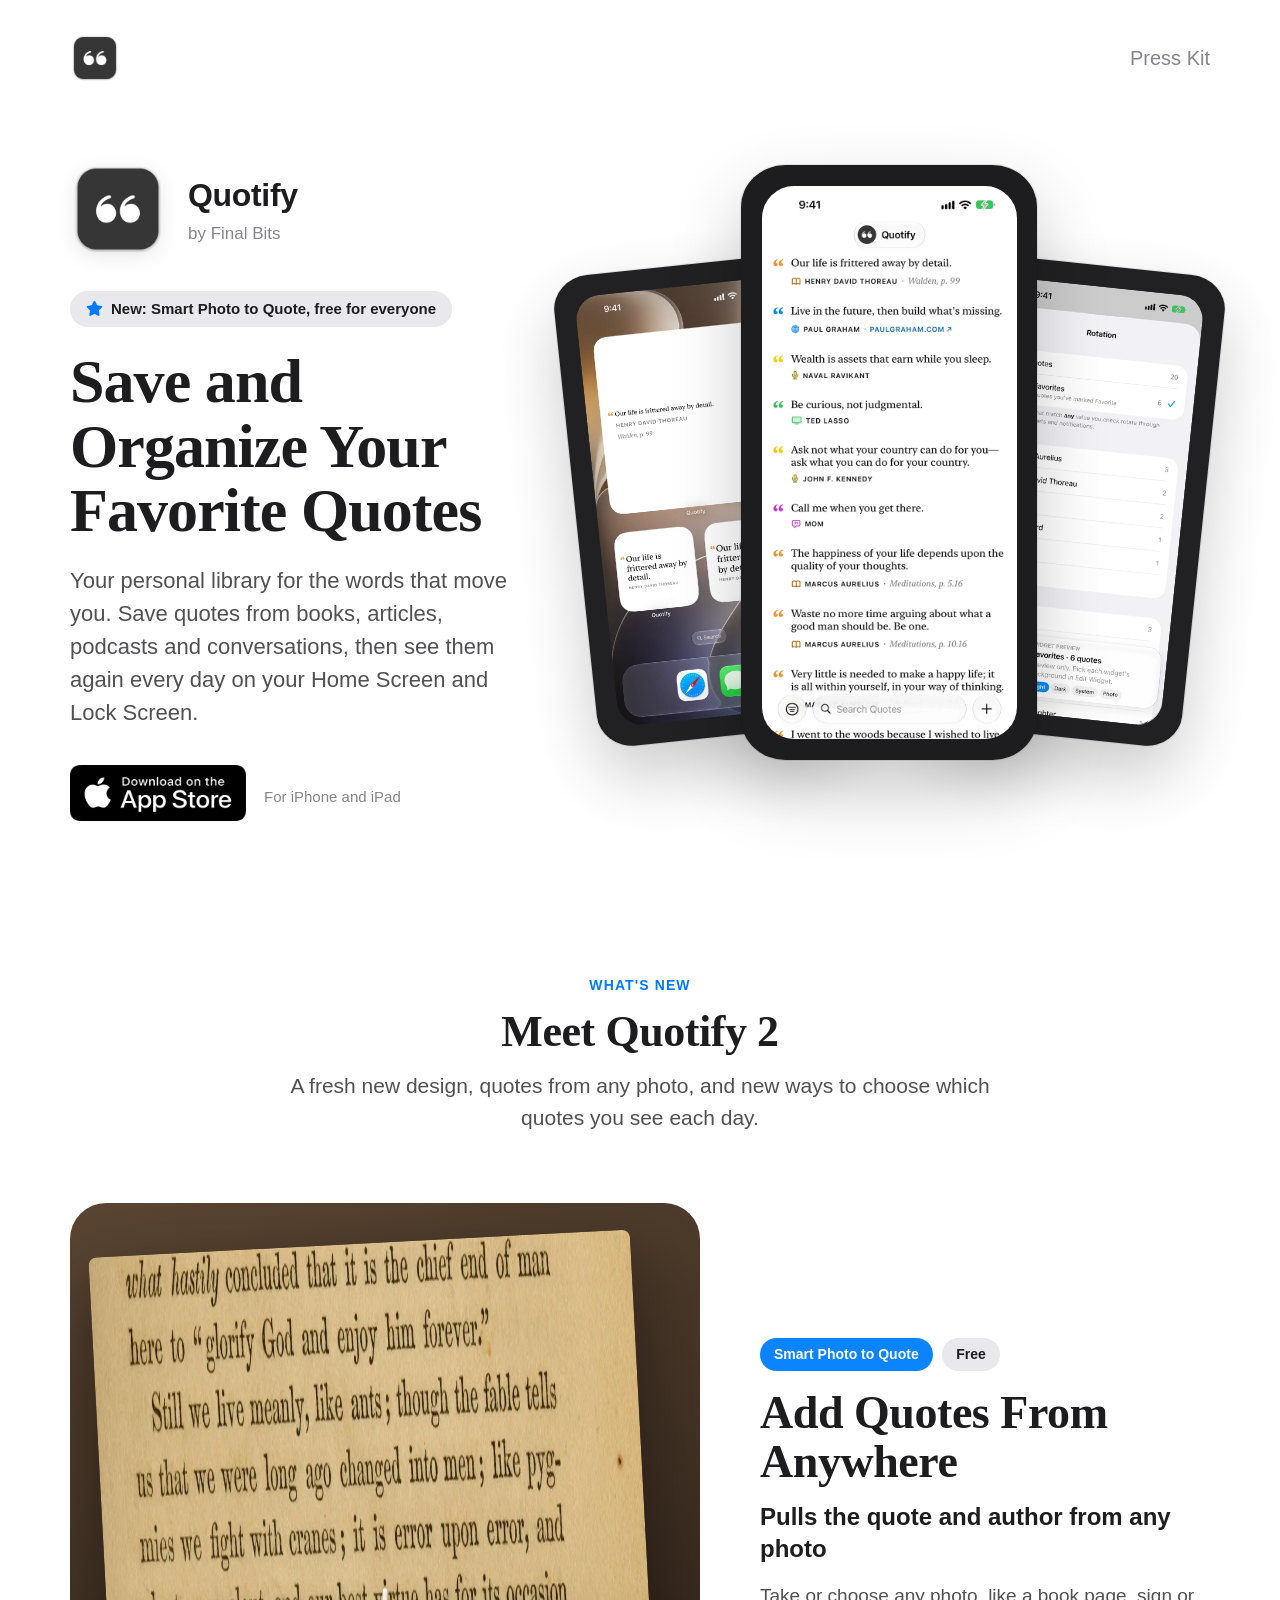
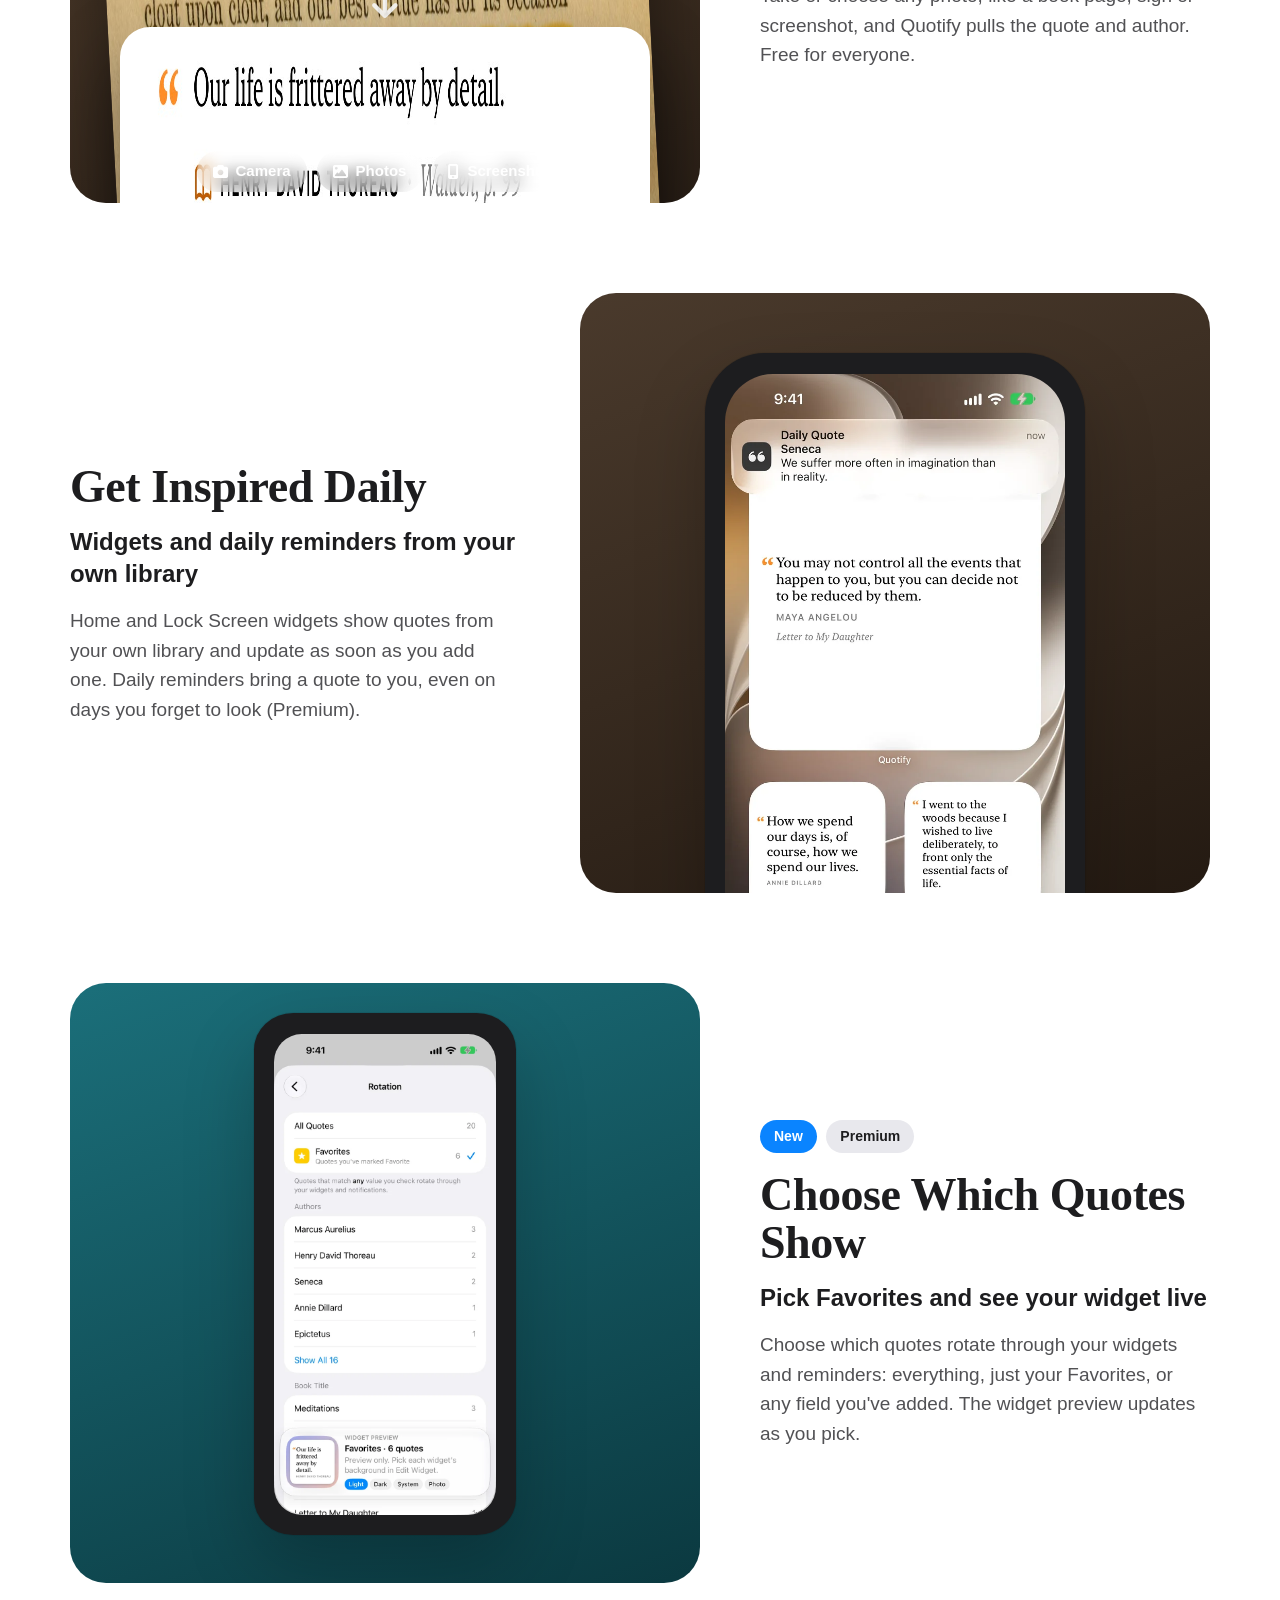
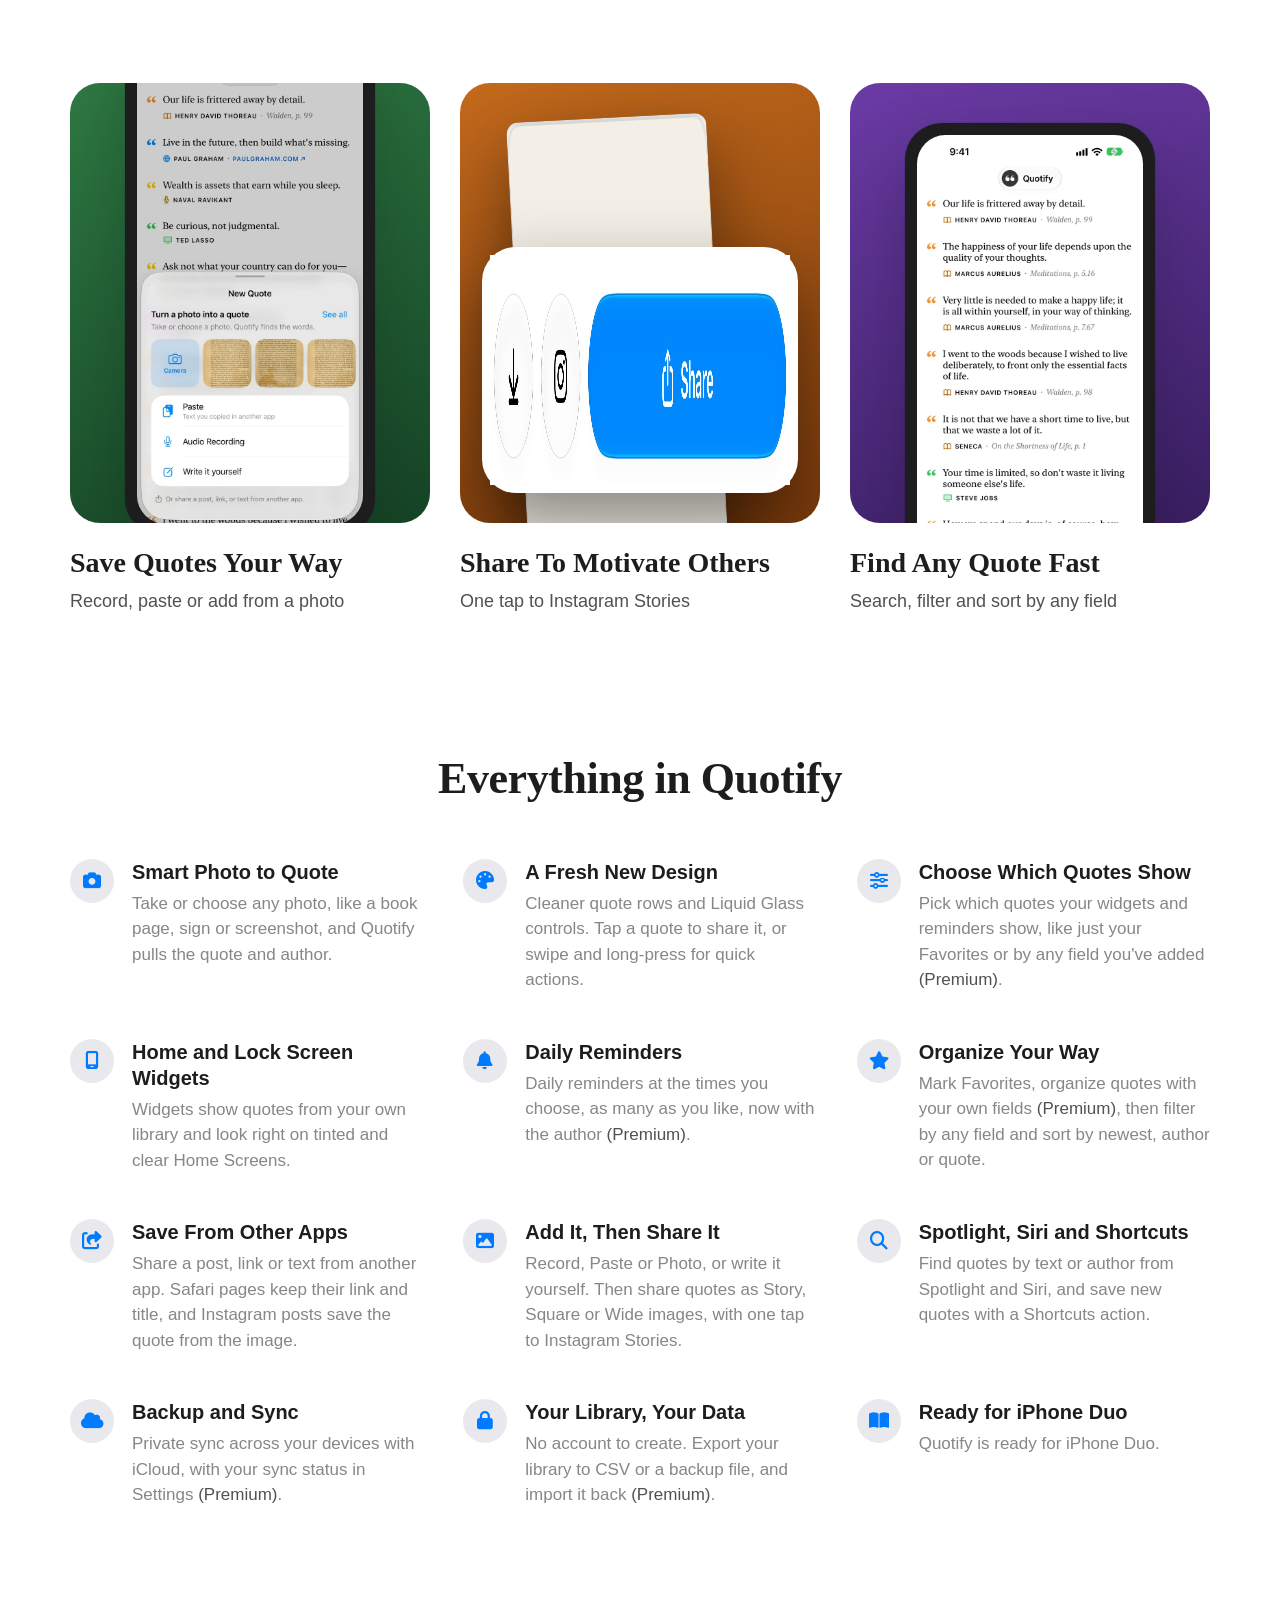
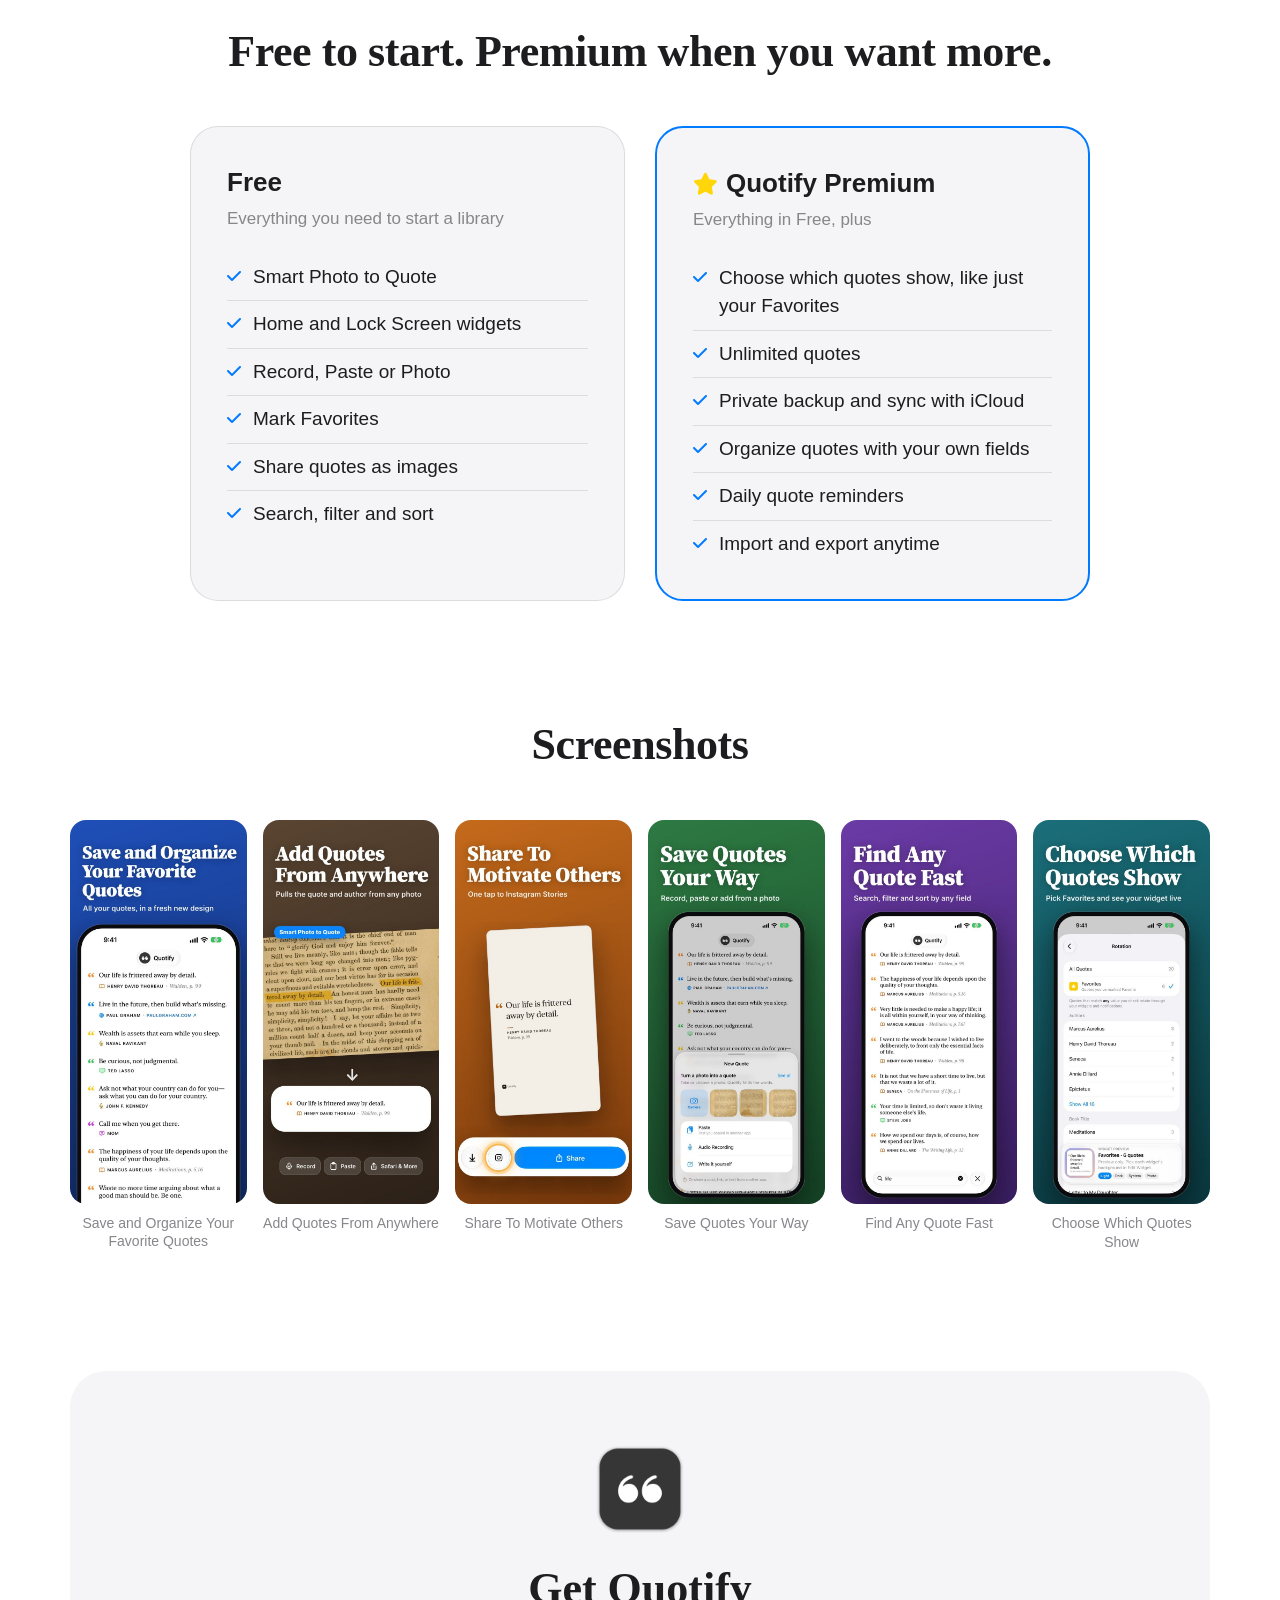
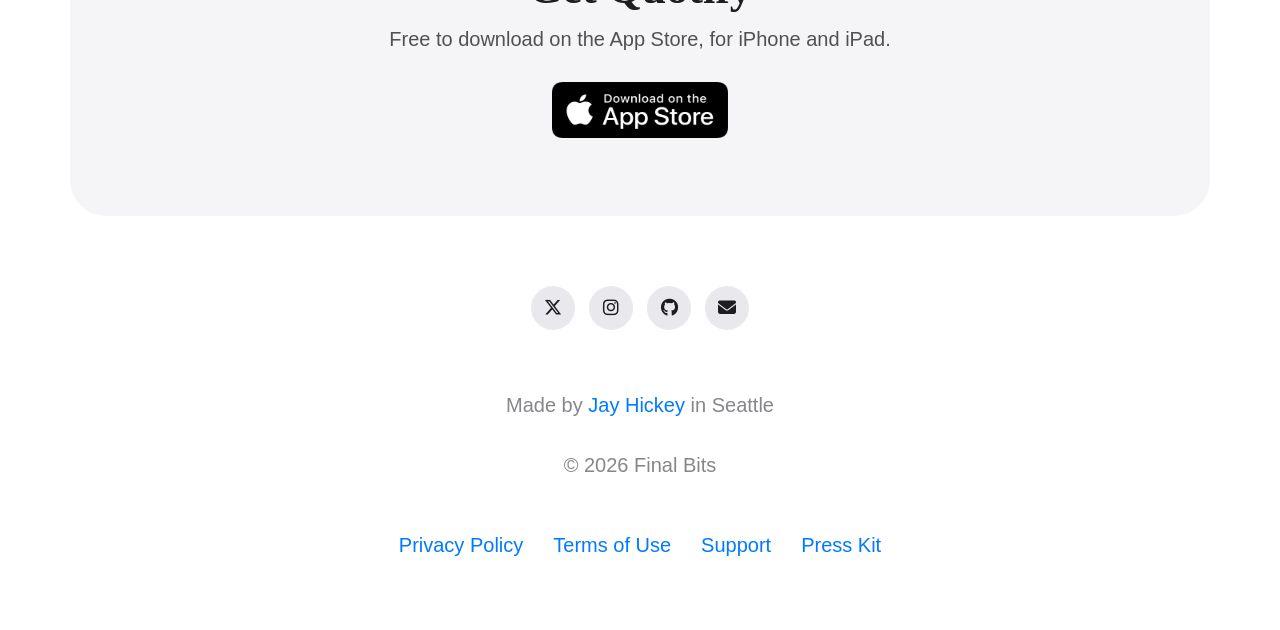
==== commit c5d48a95: "Design QA fixes Must-fix: - App Store badges now clickable links to App Store - Fixed horizontal ove" ====
--- a/quotify/index.html
+++ b/quotify/index.html
@@ -23,6 +23,8 @@
 <meta name="twitter:image" content="https://finalbits.io/quotify/assets/2/og-image-1200x630.jpg">
 <meta name="twitter:image:alt" content="Quotify app icon and the headline Save and Organize Your Favorite Quotes on a teal gradient, beside two iPhones showing a quote library and the Favorites rotation screen.">
 <meta name="apple-itunes-app" content="app-id=1626937020">
+<link rel="icon" href="/quotify/assets/2/appicon.png">
+<link rel="apple-touch-icon" href="/quotify/assets/2/appicon.png">
 <link rel="stylesheet" href="https://cdnjs.cloudflare.com/ajax/libs/font-awesome/6.5.2/css/all.min.css" crossorigin="anonymous">
 <style>
 :root{
@@ -44,7 +46,7 @@
 html,body{overflow-x:hidden}
 body{background:var(--bg);color:var(--text);font-family:-apple-system,BlinkMacSystemFont,"Segoe UI",Roboto,Helvetica,Arial,sans-serif;font-size:2rem;line-height:1.5;-webkit-font-smoothing:antialiased}
 a{color:var(--accent);text-decoration:none}
-.serif{font-family:ui-serif,Georgia,serif}
+.serif{font-family:ui-serif,"Iowan Old Style",Charter,Georgia,serif}
 .wrap{max-width:1170px;margin:0 auto;padding:0 15px}
 
 header{display:flex;align-items:center;justify-content:space-between;height:115px}
@@ -169,7 +171,7 @@
   .hero p.lede{font-size:1.9rem;margin:16px auto 0}
   .badgeRow{justify-content:center;flex-direction:column;gap:10px;margin-top:26px}
   .badgeRow img{height:52px}
-  .heroArt{height:470px;margin-top:34px}
+  .heroArt{height:470px;margin-top:34px;overflow:hidden}
   .heroArt .p1{width:206px;top:10px}
   .heroArt .p2{width:168px;left:-2%;top:70px}
   .heroArt .p3{width:168px;right:-2%;top:70px}
@@ -220,12 +222,12 @@
     <div class="newBadge"><i class="fas fa-star"></i>New: Smart Photo to Quote, free for everyone</div>
     <h2 class="serif">Save and Organize Your Favorite Quotes</h2>
     <p class="lede">Your personal library for the words that move you. Save quotes from books, articles, podcasts and conversations, then see them again every day on your Home Screen and Lock Screen.</p>
-    <div class="badgeRow"><img src="assets/2/appstore.png" alt="Download on the App Store"><span>For iPhone and iPad</span></div>
+    <div class="badgeRow"><a href="https://apps.apple.com/us/app/quotify-save-your-quotes/id1626937020"><img src="assets/2/appstore.png" alt="Download on the App Store" width="176" height="56"></a><span>For iPhone and iPad</span></div>
   </div>
   <div class="heroArt">
-    <div class="phone p2"><picture><source srcset="assets/2/screen-home.webp" type="image/webp"><img src="assets/2/screen-home.jpg" alt="Quotify widgets on a Home Screen"></picture></div>
-    <div class="phone p1"><picture><source srcset="assets/2/screen-library.webp" type="image/webp"><img src="assets/2/screen-library.jpg" alt="The Quotify library"></picture></div>
-    <div class="phone p3"><picture><source srcset="assets/2/screen-rotation.webp" type="image/webp"><img src="assets/2/screen-rotation.jpg" alt="Choosing which quotes show"></picture></div>
+    <div class="phone p2"><picture><source srcset="assets/2/screen-home-660w.webp 660w, assets/2/screen-home.webp 1320w" type="image/webp" sizes="(max-width:768px) 60vw, 260px"><img src="assets/2/screen-home.jpg" srcset="assets/2/screen-home-660w.jpg 660w, assets/2/screen-home.jpg 1320w" sizes="(max-width:768px) 60vw, 260px" alt="Quotify widgets on a Home Screen" width="1320" height="2868"></picture></div>
+    <div class="phone p1"><picture><source srcset="assets/2/screen-library-660w.webp 660w, assets/2/screen-library.webp 1320w" type="image/webp" sizes="(max-width:768px) 60vw, 260px"><img src="assets/2/screen-library.jpg" srcset="assets/2/screen-library-660w.jpg 660w, assets/2/screen-library.jpg 1320w" sizes="(max-width:768px) 60vw, 260px" alt="The Quotify library" width="1320" height="2868"></picture></div>
+    <div class="phone p3"><picture><source srcset="assets/2/screen-rotation-660w.webp 660w, assets/2/screen-rotation.webp 1320w" type="image/webp" sizes="(max-width:768px) 60vw, 260px"><img src="assets/2/screen-rotation.jpg" srcset="assets/2/screen-rotation-660w.jpg 660w, assets/2/screen-rotation.jpg 1320w" sizes="(max-width:768px) 60vw, 260px" alt="Choosing which quotes show" width="1320" height="2868"></picture></div>
   </div>
 </section>
 
@@ -236,9 +238,9 @@
   <div class="chapters">
     <div class="chapter">
       <div class="panel g-brown2 photoArt">
-        <img class="pg" src="assets/2/photo-walden-p99.jpg" alt="A photo of a page from Walden with a highlighted line">
+        <img class="pg" src="assets/2/photo-walden-p99.jpg" alt="A photo of a page from Walden with a highlighted line" width="1600" height="995" loading="lazy" decoding="async">
         <div class="arrow"><i class="fas fa-arrow-down"></i></div>
-        <div class="row"><img src="assets/2/saved-row.jpg" alt="The saved quote: Our life is frittered away by detail. Henry David Thoreau, Walden, p. 99"></div>
+        <div class="row"><img src="assets/2/saved-row.jpg" alt="The saved quote: Our life is frittered away by detail. Henry David Thoreau, Walden, p. 99" width="1276" height="188" loading="lazy" decoding="async"></div>
         <div class="chips"><span><i class="fas fa-camera"></i>Camera</span><span><i class="fas fa-image"></i>Photos</span><span><i class="fas fa-mobile-screen"></i>Screenshots</span></div>
       </div>
       <div class="text">
@@ -250,7 +252,7 @@
     </div>
     <div class="chapter flip">
       <div class="panel g-brown">
-        <div class="phone homeCrop"><picture><source srcset="assets/2/screen-home-top.webp" type="image/webp"><img src="assets/2/screen-home-top.jpg" alt="A Daily Quote notification above Quotify widgets"></picture></div>
+        <div class="phone homeCrop"><picture><source srcset="assets/2/screen-home-top-660w.webp 660w, assets/2/screen-home-top.webp 1320w" type="image/webp" sizes="(max-width:768px) 60vw, 260px"><img src="assets/2/screen-home-top.jpg" srcset="assets/2/screen-home-top-660w.jpg 660w, assets/2/screen-home-top.jpg 1320w" sizes="(max-width:768px) 60vw, 260px" alt="A Daily Quote notification above Quotify widgets" width="1320" height="2190" loading="lazy" decoding="async"></picture></div>
       </div>
       <div class="text">
         <h3 class="serif">Get Inspired Daily</h3>
@@ -260,7 +262,7 @@
     </div>
     <div class="chapter">
       <div class="panel g-teal">
-        <div class="phone" style="width:262px;top:30px"><picture><source srcset="assets/2/screen-rotation.webp" type="image/webp"><img src="assets/2/screen-rotation.jpg" alt="Quotes to Show with Favorites selected and a live widget preview"></picture></div>
+        <div class="phone" style="width:262px;top:30px"><picture><source srcset="assets/2/screen-rotation-660w.webp 660w, assets/2/screen-rotation.webp 1320w" type="image/webp" sizes="(max-width:768px) 60vw, 260px"><img src="assets/2/screen-rotation.jpg" srcset="assets/2/screen-rotation-660w.jpg 660w, assets/2/screen-rotation.jpg 1320w" sizes="(max-width:768px) 60vw, 260px" alt="Quotes to Show with Favorites selected and a live widget preview" width="1320" height="2868" loading="lazy" decoding="async"></picture></div>
       </div>
       <div class="text">
         <span class="tag">New</span> <span class="tag ghost">Premium</span>
@@ -273,18 +275,18 @@
 
   <div class="cards">
     <div class="fcard">
-      <div class="panel g-green"><div class="phone" style="width:250px;bottom:-12px"><picture><source srcset="assets/2/screen-new-quote.webp" type="image/webp"><img src="assets/2/screen-new-quote.jpg" alt="The New Quote sheet: photo, paste, audio recording or write it yourself"></picture></div></div>
+      <div class="panel g-green"><div class="phone" style="width:250px;bottom:-12px"><picture><source srcset="assets/2/screen-new-quote-660w.webp 660w, assets/2/screen-new-quote.webp 1320w" type="image/webp" sizes="(max-width:768px) 60vw, 260px"><img src="assets/2/screen-new-quote.jpg" srcset="assets/2/screen-new-quote-660w.jpg 660w, assets/2/screen-new-quote.jpg 1320w" sizes="(max-width:768px) 60vw, 260px" alt="The New Quote sheet: photo, paste, audio recording or write it yourself" width="1320" height="2868" loading="lazy" decoding="async"></picture></div></div>
       <h3 class="serif">Save Quotes Your Way</h3><p>Record, paste or add from a photo</p>
     </div>
     <div class="fcard">
       <div class="panel g-orange shareArt">
-        <img class="card" src="assets/2/share-card.jpg" alt="A Story share image of a Thoreau quote">
-        <div class="bar"><img src="assets/2/share-bar.jpg" alt="Save, Instagram and Share buttons"></div>
+        <img class="card" src="assets/2/share-card.jpg" alt="A Story share image of a Thoreau quote" width="738" height="1305" loading="lazy" decoding="async">
+        <div class="bar"><img src="assets/2/share-bar.jpg" alt="Save, Instagram and Share buttons" width="1260" height="230" loading="lazy" decoding="async"></div>
       </div>
       <h3 class="serif">Share To Motivate Others</h3><p>One tap to Instagram Stories</p>
     </div>
     <div class="fcard">
-      <div class="panel g-purple"><div class="phone crop" style="width:250px;top:40px"><picture><source srcset="assets/2/screen-search.webp" type="image/webp"><img src="assets/2/screen-search.jpg" alt="Searching the library for life"></picture></div></div>
+      <div class="panel g-purple"><div class="phone crop" style="width:250px;top:40px"><picture><source srcset="assets/2/screen-search-660w.webp 660w, assets/2/screen-search.webp 1320w" type="image/webp" sizes="(max-width:768px) 60vw, 260px"><img src="assets/2/screen-search.jpg" srcset="assets/2/screen-search-660w.jpg 660w, assets/2/screen-search.jpg 1320w" sizes="(max-width:768px) 60vw, 260px" alt="Searching the library for life" width="1320" height="2868" loading="lazy" decoding="async"></picture></div></div>
       <h3 class="serif">Find Any Quote Fast</h3><p>Search, filter and sort by any field</p>
     </div>
   </div>
@@ -304,7 +306,7 @@
     <div class="feature"><div class="ic"><i class="fas fa-magnifying-glass"></i></div><div><h4>Spotlight, Siri and Shortcuts</h4><p>Find quotes by text or author from Spotlight and Siri, and save new quotes with a Shortcuts action.</p></div></div>
     <div class="feature"><div class="ic"><i class="fas fa-cloud"></i></div><div><h4>Backup and Sync</h4><p>Private sync across your devices with iCloud, with your sync status in Settings <span class="pm">(Premium)</span>.</p></div></div>
     <div class="feature"><div class="ic"><i class="fas fa-lock"></i></div><div><h4>Your Library, Your Data</h4><p>No account to create. Export your library to CSV or a backup file, and import it back <span class="pm">(Premium)</span>.</p></div></div>
-    <div class="feature"><div class="ic"><i class="fas fa-book-open"></i></div><div><h4>Ready for iPhone Duo</h4><p>The new design works beautifully on iPhone Duo.</p></div></div>
+    <div class="feature"><div class="ic"><i class="fas fa-book-open"></i></div><div><h4>Ready for iPhone Duo</h4><p>Quotify is ready for iPhone Duo.</p></div></div>
   </div>
 </section>
 
@@ -349,10 +351,10 @@
 </section>
 
 <section class="cta">
-  <img class="icon" src="assets/2/appicon.png" alt="">
+  <img class="icon" src="assets/2/appicon.png" alt="" width="96" height="96">
   <h2 class="serif">Get Quotify</h2>
   <p>Free to download on the App Store, for iPhone and iPad.</p>
-  <img class="badge" src="assets/2/appstore.png" alt="Download on the App Store">
+  <a href="https://apps.apple.com/us/app/quotify-save-your-quotes/id1626937020"><img class="badge" src="assets/2/appstore.png" alt="Download on the App Store" width="176" height="56"></a>
 </section>
 
 <footer>
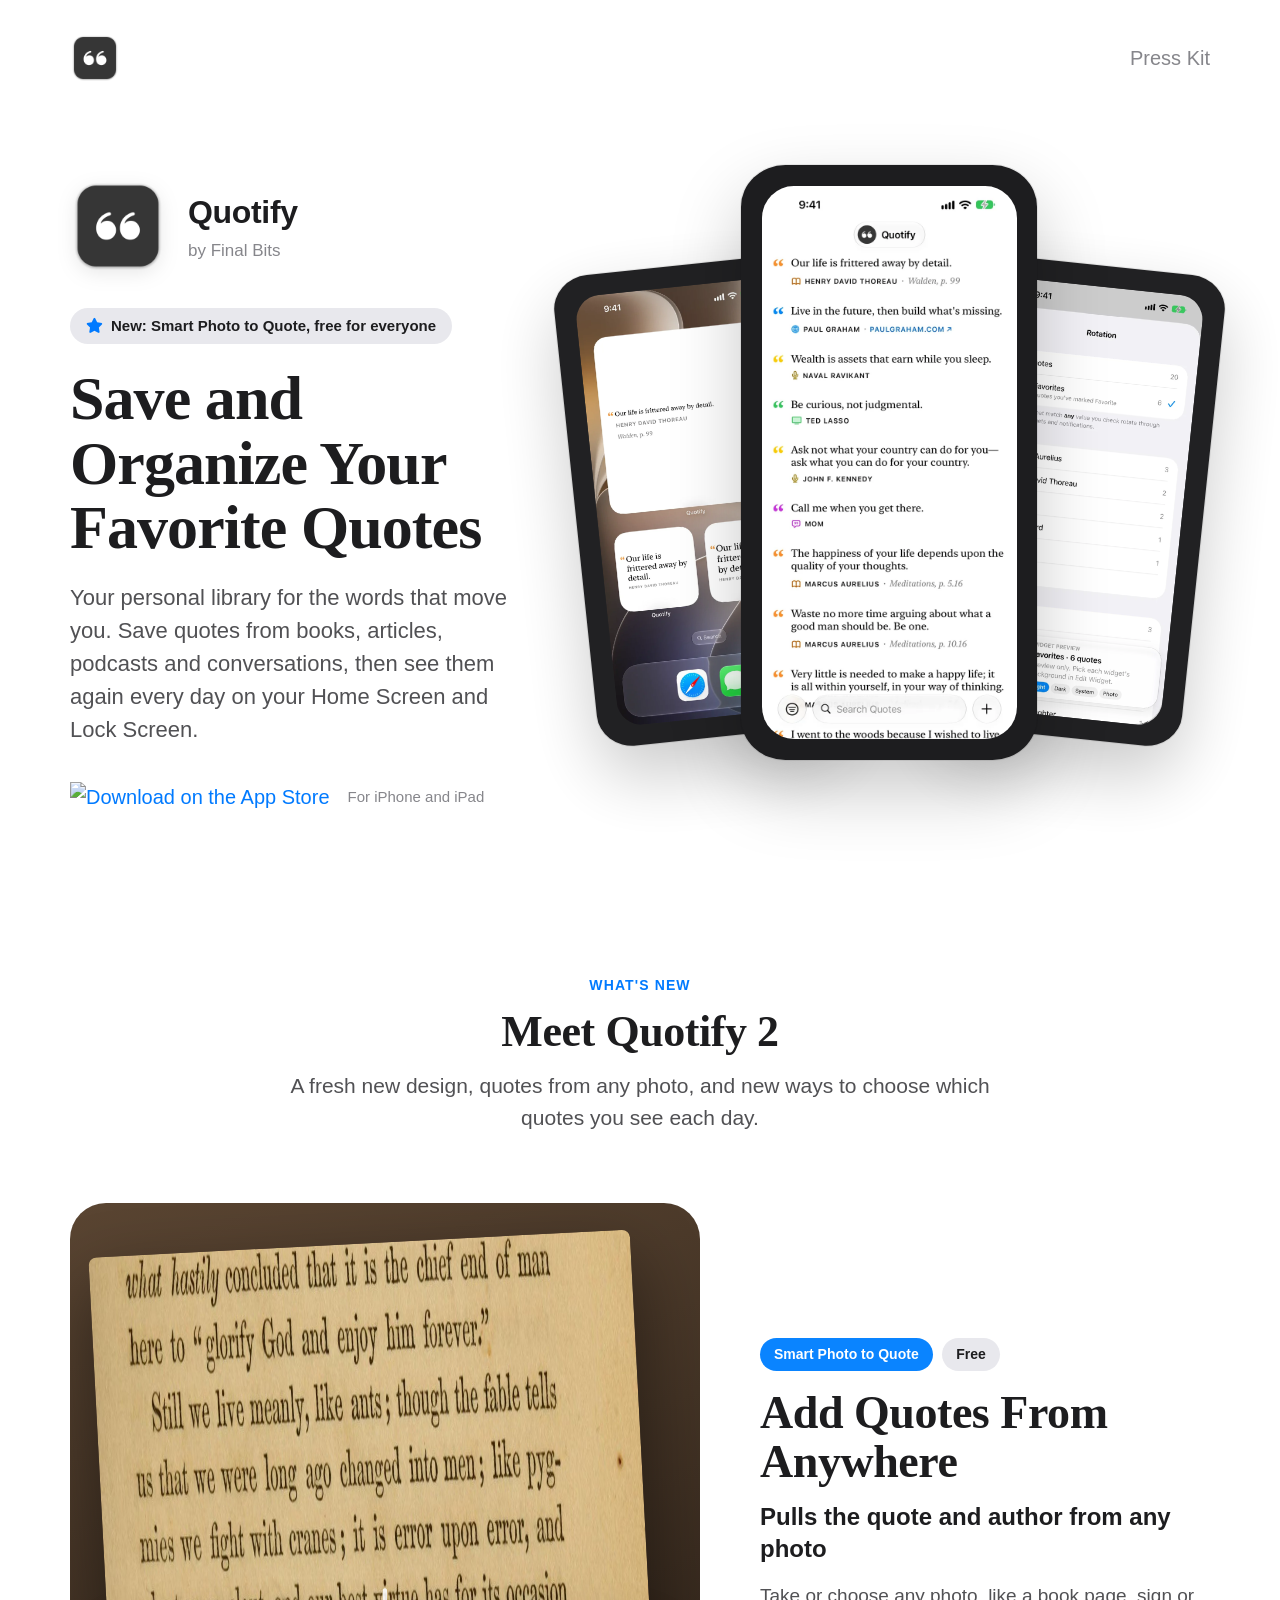
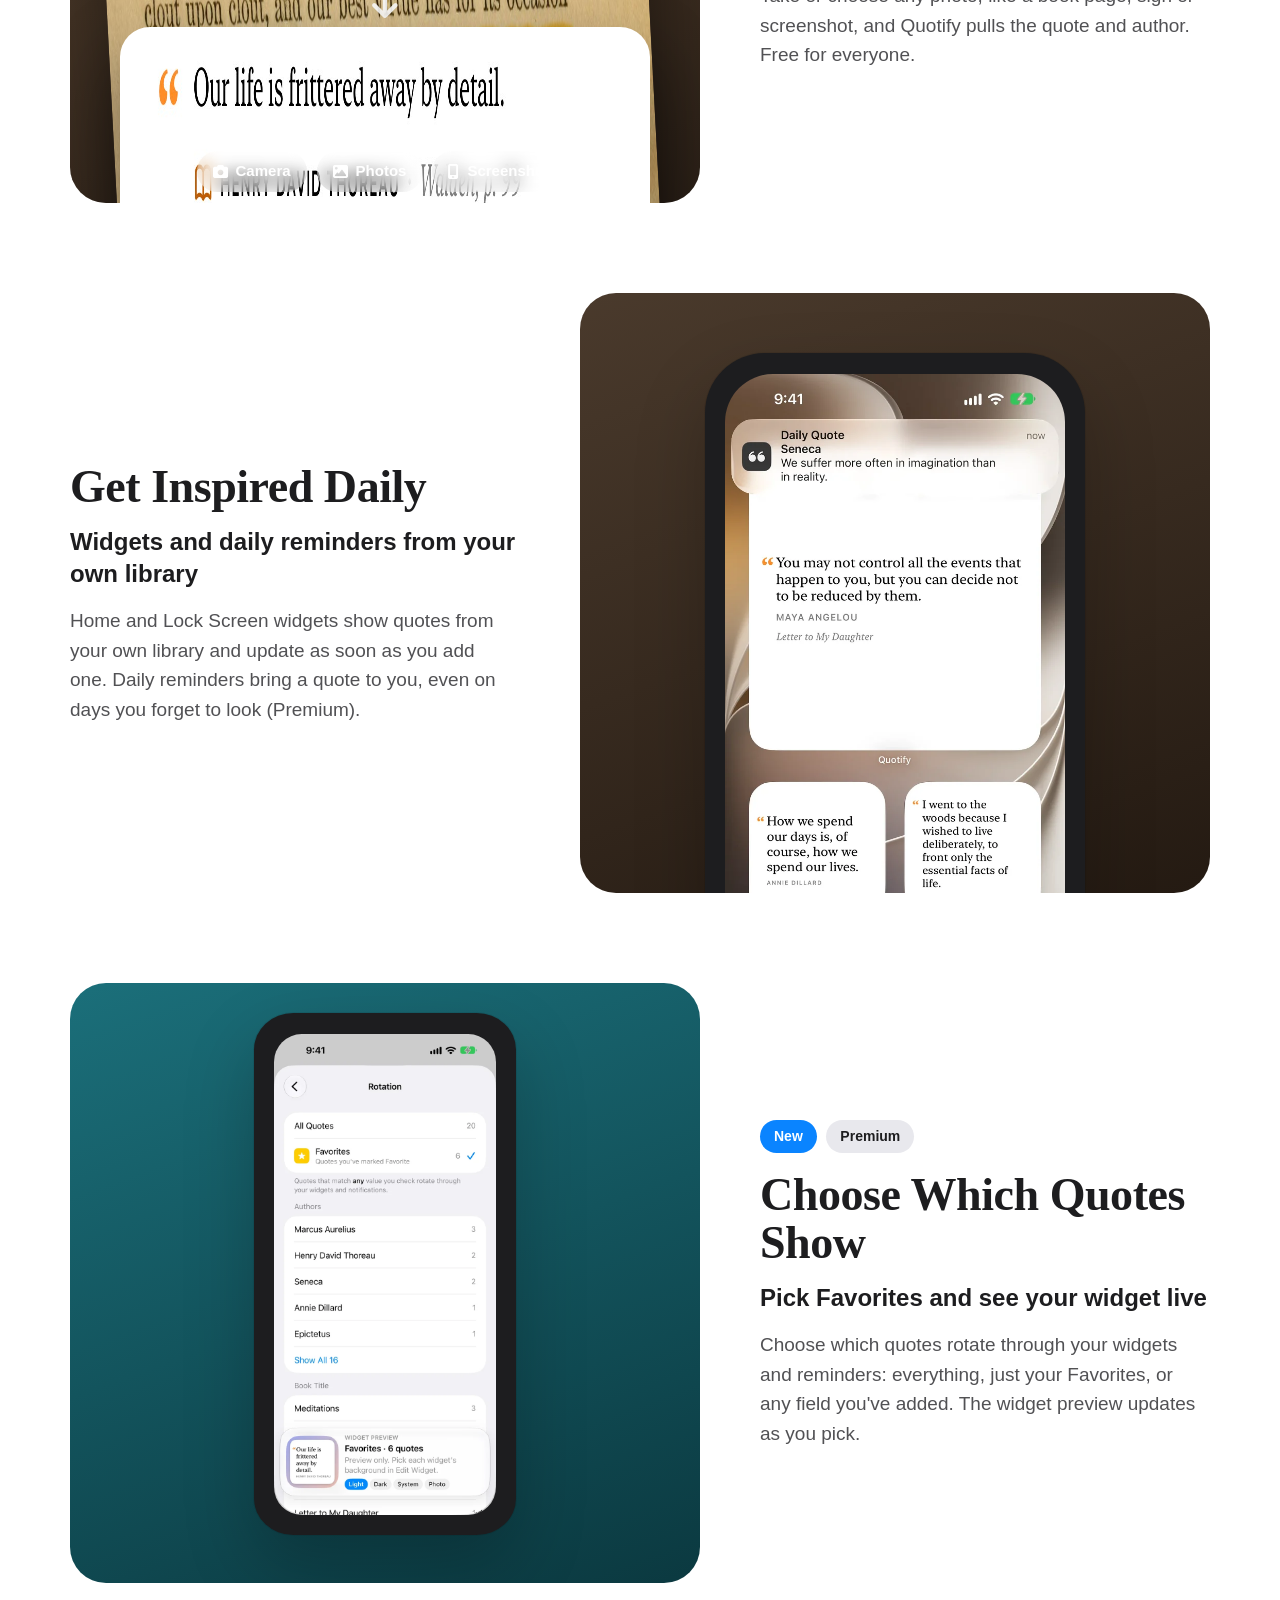
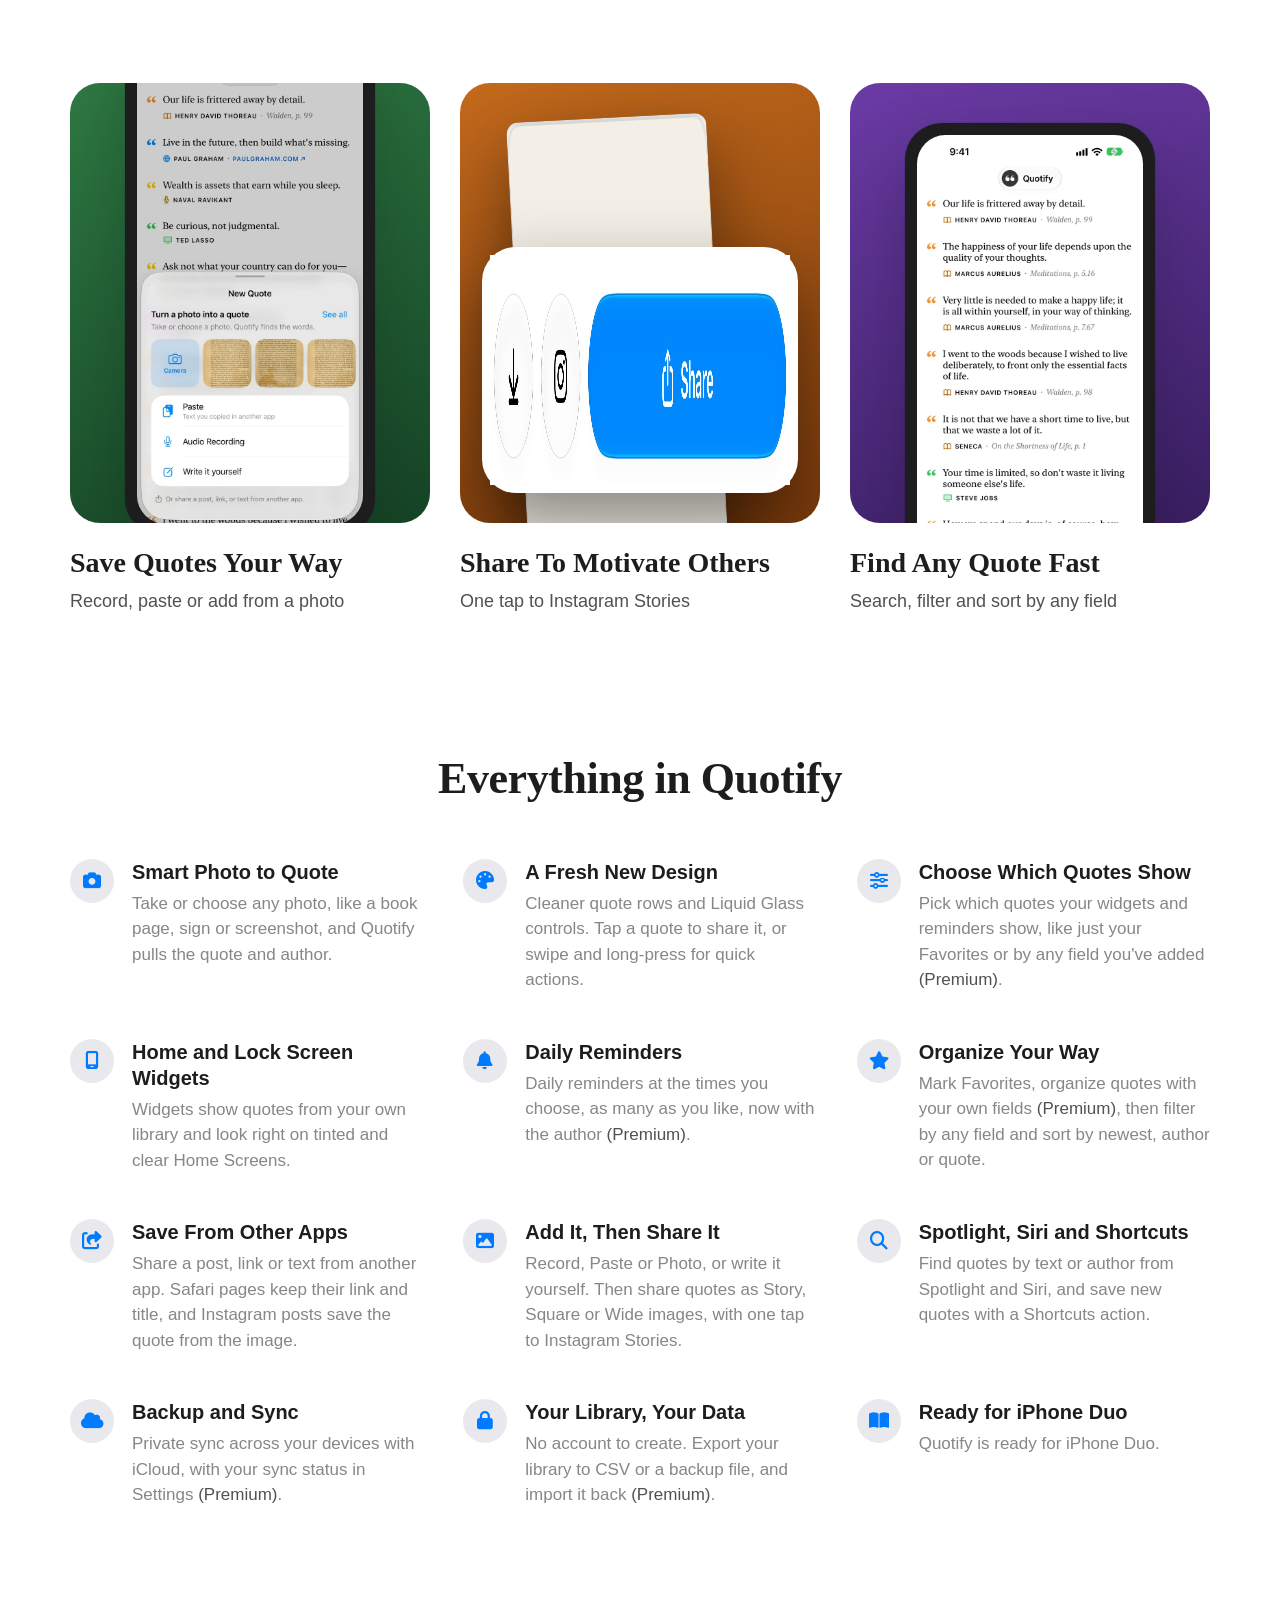
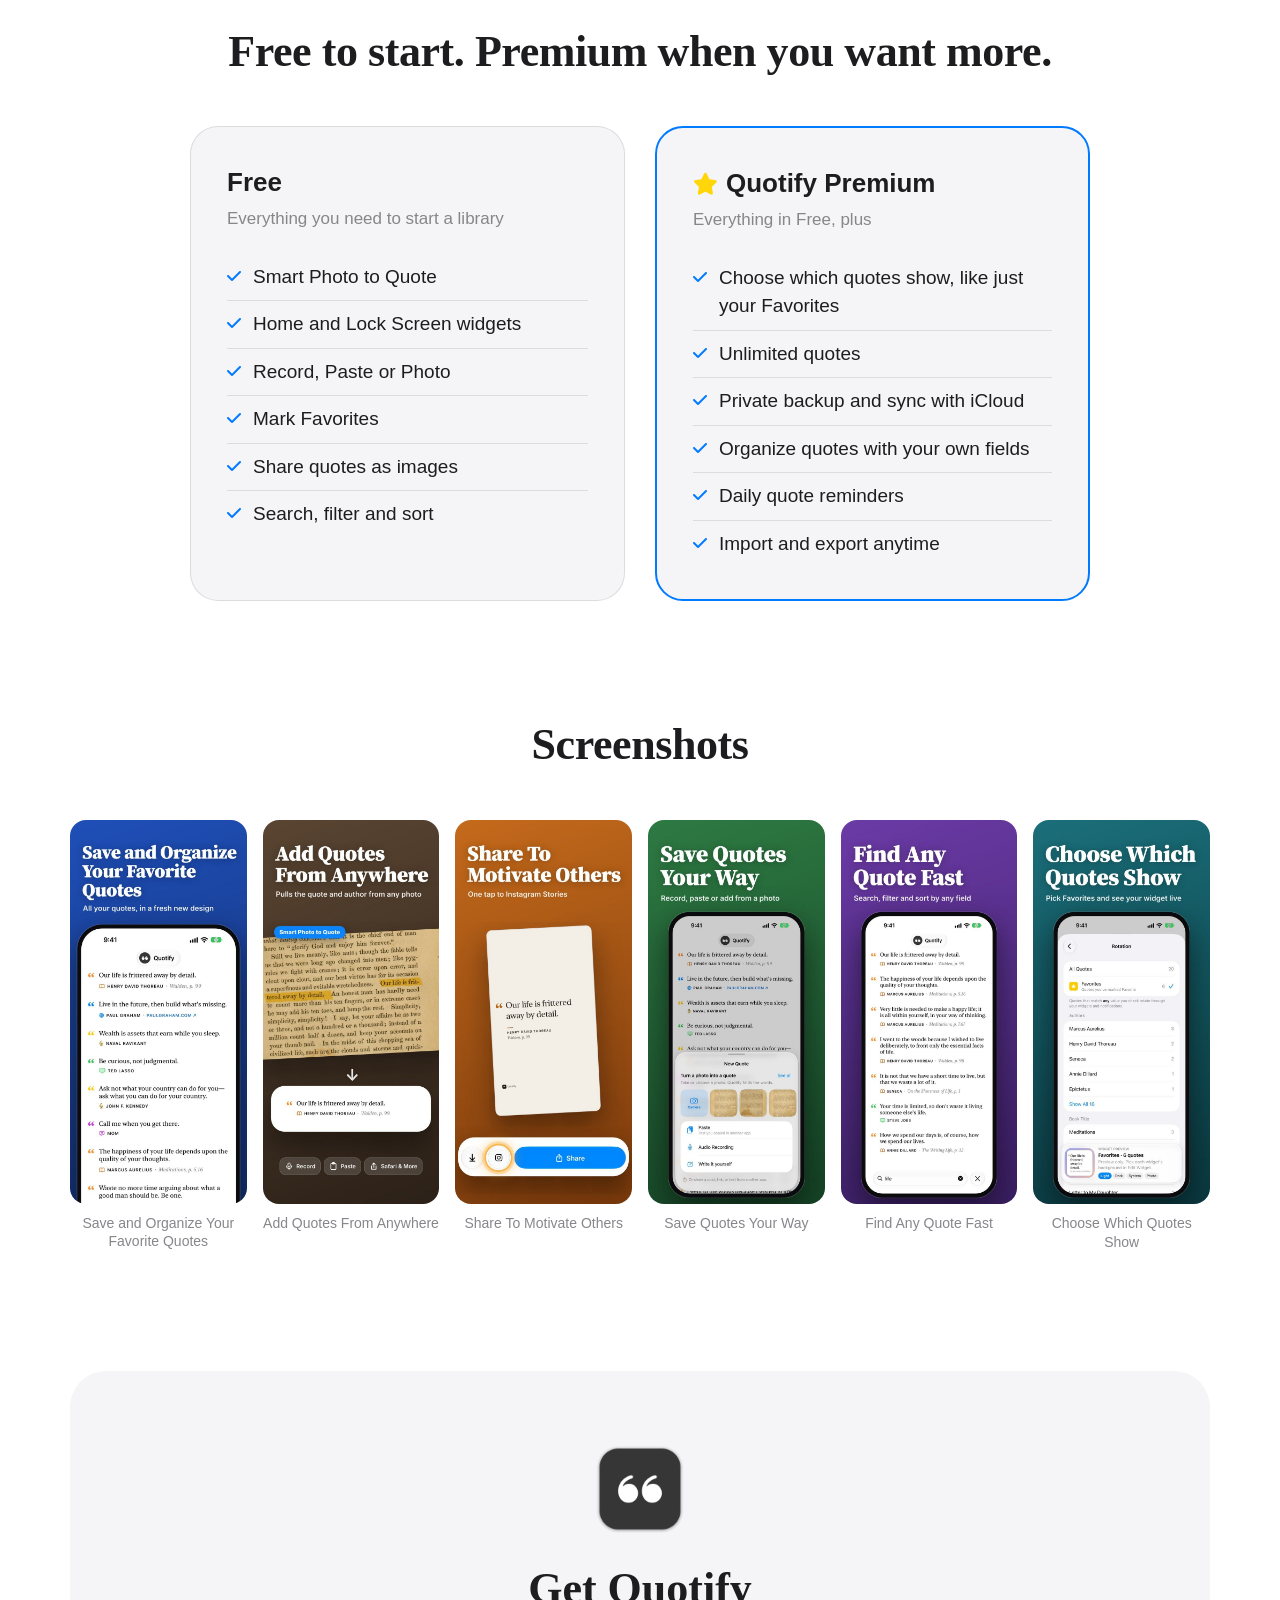
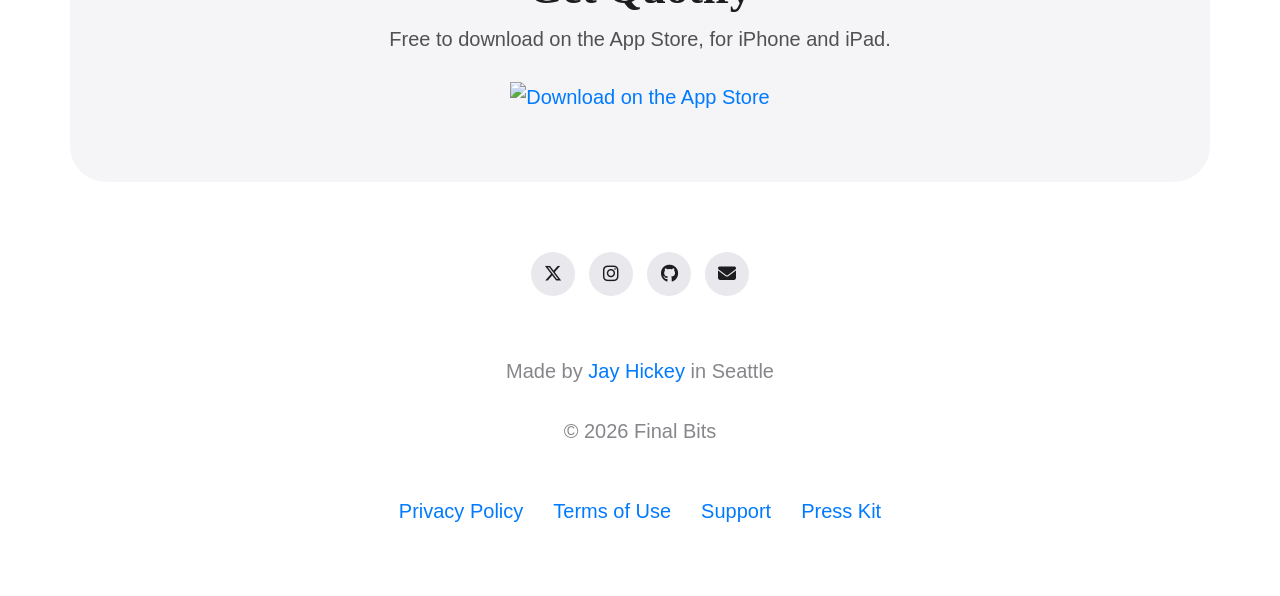
==== commit e61f57a5: "Use Apple's official SVG App Store badge Replaced PNG badge with Apple's official SVG from developer" ====
--- a/quotify/index.html
+++ b/quotify/index.html
@@ -64,7 +64,7 @@
 .hero h2{font-size:6.2rem;line-height:1.04;font-weight:900;letter-spacing:-.015em;margin-top:22px}
 .hero p.lede{color:var(--text2);font-size:2.2rem;line-height:1.5;margin-top:22px;max-width:470px}
 .badgeRow{margin-top:36px;display:flex;align-items:center;gap:18px}
-.badgeRow img{height:56px;filter:var(--badgeShadow)}
+.badgeRow img{height:60px;filter:var(--badgeShadow)}
 .badgeRow span{color:var(--text3);font-size:1.5rem}
 .heroArt{position:relative;height:700px}
 .heroArt .phone{position:absolute}
@@ -149,7 +149,7 @@
 .cta img.icon{width:96px;height:96px;border-radius:22px}
 .cta h2{font-size:4.4rem;font-weight:900;margin-top:20px;line-height:1.1}
 .cta p{color:var(--text2);font-size:2rem;margin-top:10px}
-.cta .badge{height:56px;margin-top:28px;filter:var(--badgeShadow)}
+.cta .badge{height:60px;margin-top:28px;filter:var(--badgeShadow)}
 
 footer{text-align:center;padding:70px 0 70px}
 .footerIcons{display:flex;justify-content:center;gap:14px}
@@ -222,7 +222,7 @@
     <div class="newBadge"><i class="fas fa-star"></i>New: Smart Photo to Quote, free for everyone</div>
     <h2 class="serif">Save and Organize Your Favorite Quotes</h2>
     <p class="lede">Your personal library for the words that move you. Save quotes from books, articles, podcasts and conversations, then see them again every day on your Home Screen and Lock Screen.</p>
-    <div class="badgeRow"><a href="https://apps.apple.com/us/app/quotify-save-your-quotes/id1626937020"><img src="assets/2/appstore.png" alt="Download on the App Store" width="176" height="56"></a><span>For iPhone and iPad</span></div>
+    <div class="badgeRow"><a href="https://apps.apple.com/us/app/quotify-save-your-quotes/id1626937020"><img src="assets/2/appstore.svg" alt="Download on the App Store" width="176" height="60"></a><span>For iPhone and iPad</span></div>
   </div>
   <div class="heroArt">
     <div class="phone p2"><picture><source srcset="assets/2/screen-home-660w.webp 660w, assets/2/screen-home.webp 1320w" type="image/webp" sizes="(max-width:768px) 60vw, 260px"><img src="assets/2/screen-home.jpg" srcset="assets/2/screen-home-660w.jpg 660w, assets/2/screen-home.jpg 1320w" sizes="(max-width:768px) 60vw, 260px" alt="Quotify widgets on a Home Screen" width="1320" height="2868"></picture></div>
@@ -354,7 +354,7 @@
   <img class="icon" src="assets/2/appicon.png" alt="" width="96" height="96">
   <h2 class="serif">Get Quotify</h2>
   <p>Free to download on the App Store, for iPhone and iPad.</p>
-  <a href="https://apps.apple.com/us/app/quotify-save-your-quotes/id1626937020"><img class="badge" src="assets/2/appstore.png" alt="Download on the App Store" width="176" height="56"></a>
+  <a href="https://apps.apple.com/us/app/quotify-save-your-quotes/id1626937020"><img class="badge" src="assets/2/appstore.svg" alt="Download on the App Store" width="176" height="60"></a>
 </section>
 
 <footer>
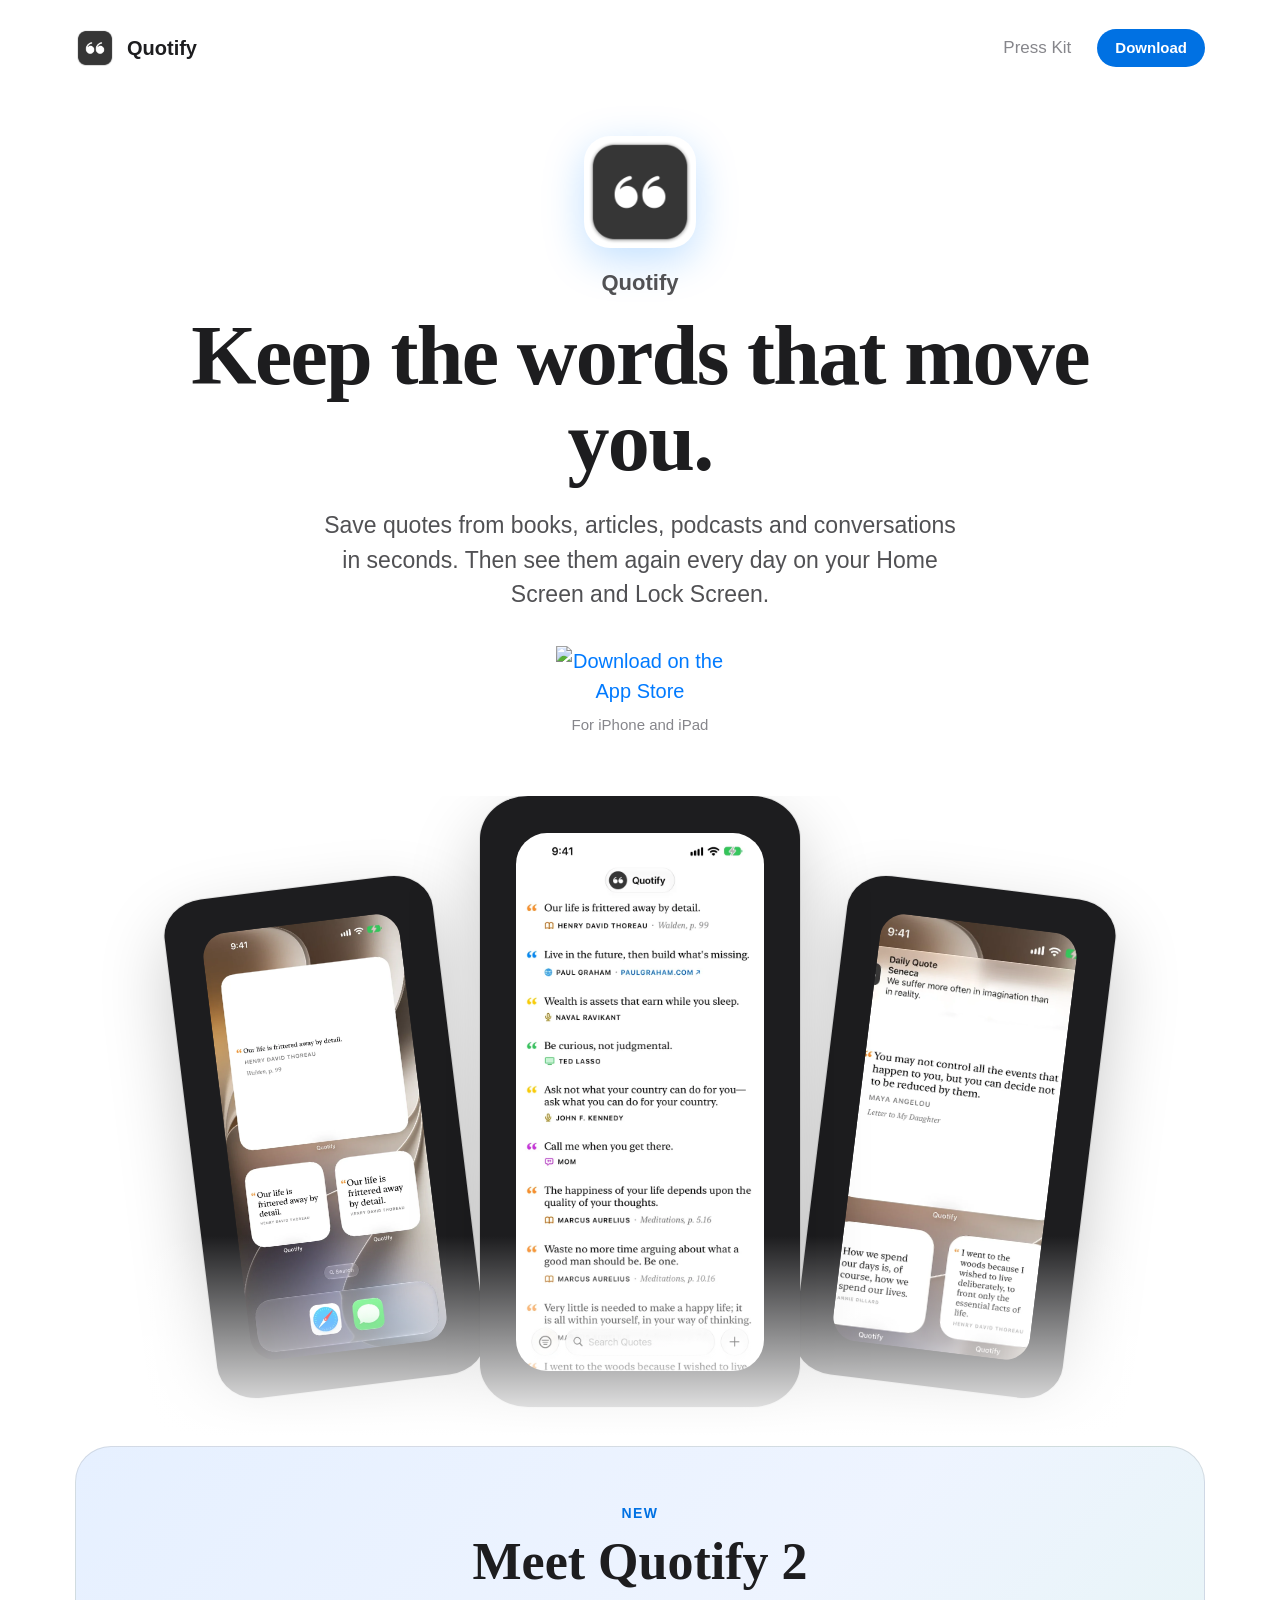
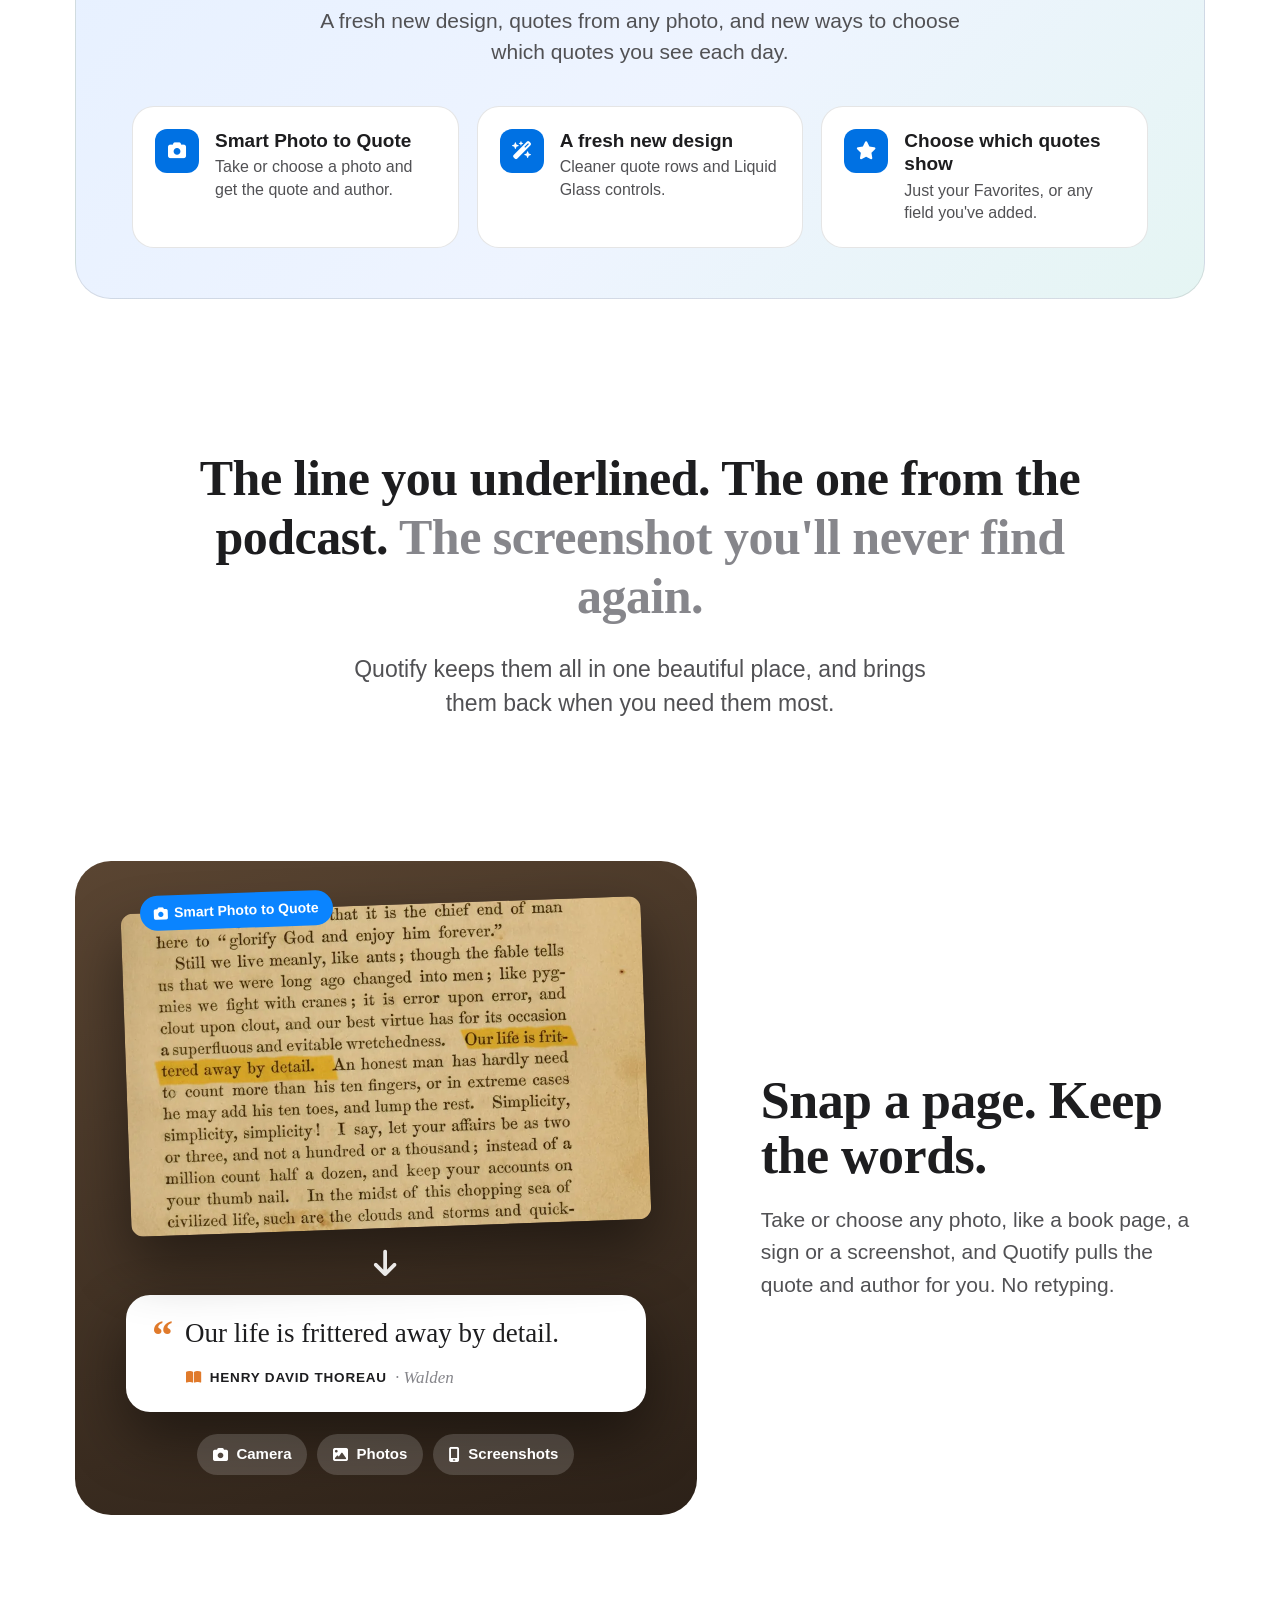
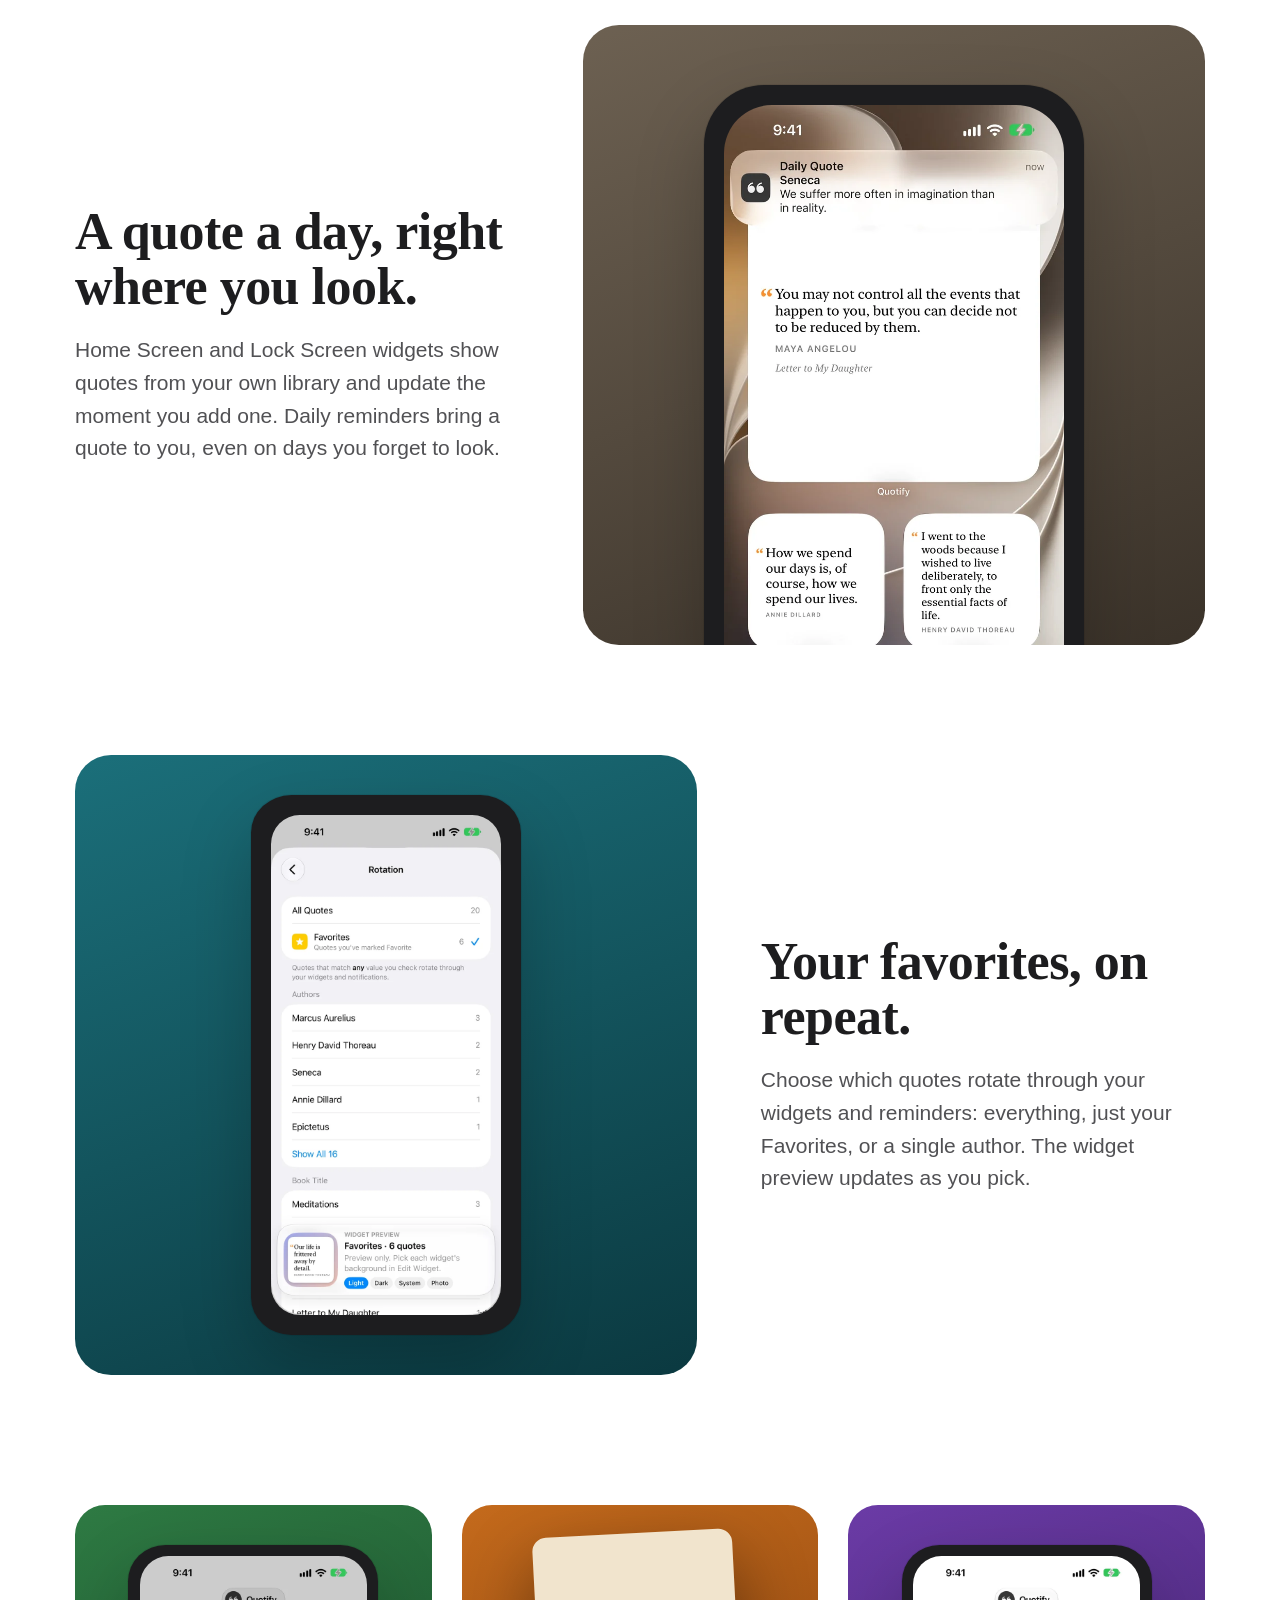
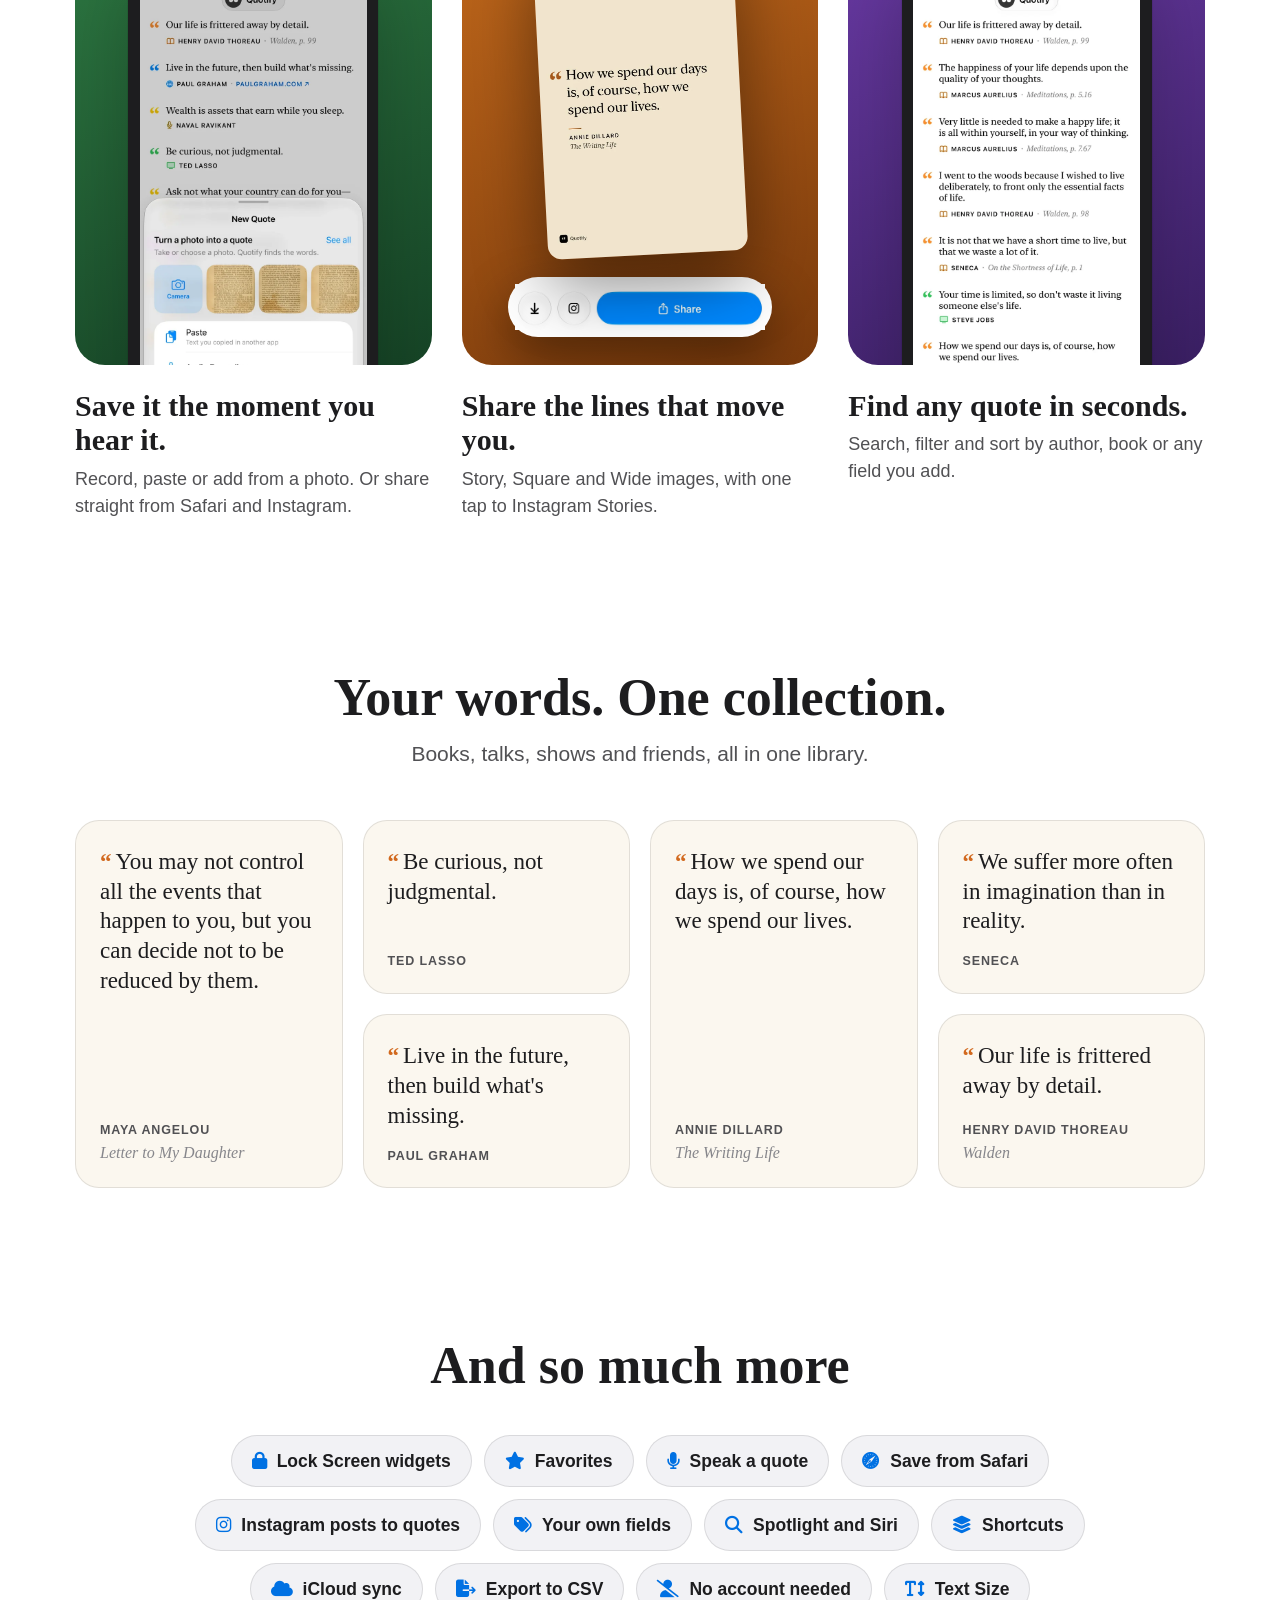
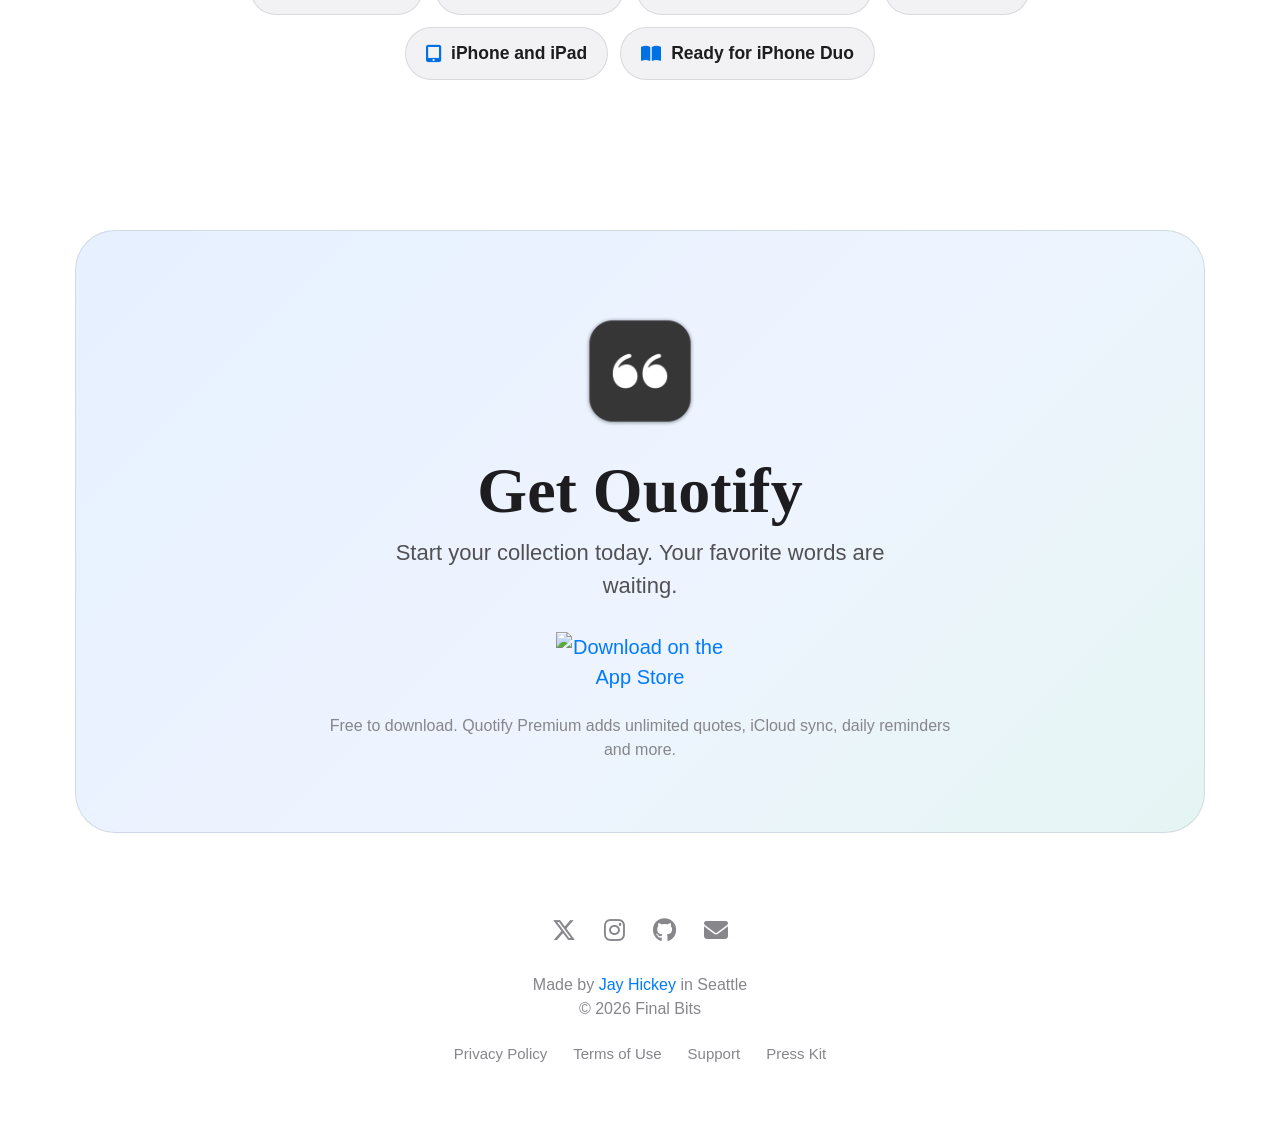
==== commit ef4c4288: "Quotify page: marketing revamp Tell the product as one story: hero, Meet Quotify 2, the idea line, b" ====
--- a/quotify/index.html
+++ b/quotify/index.html
@@ -32,6 +32,9 @@
   --line:rgba(255,255,255,.12); --chip:#363636; --accent:#007aff; --accent2:#0a84ff;
   --bezel:#111; --bezelRing:rgba(255,255,255,.16); --shadow:0 30px 80px rgba(0,0,0,.6);
   --badgeShadow:drop-shadow(0 0 5px gray);
+  --quote:#E8873A; --qcard:#16161a;
+  --newBg:linear-gradient(135deg,#0d2a55 0%,#0b1d36 55%,#0f2f33 100%);
+  --pill:#1f1f22;
 }
 @media (prefers-color-scheme: light){
   :root{
@@ -39,332 +42,384 @@
     --line:rgba(0,0,0,.1); --chip:#e8e8ed; --accent:#007aff; --accent2:#0071e3;
     --bezel:#1d1d1f; --bezelRing:rgba(0,0,0,.08); --shadow:0 30px 70px rgba(0,0,0,.22);
     --badgeShadow:none;
+    --quote:#D2691E; --qcard:#fbf7ef;
+    --newBg:linear-gradient(135deg,#e6f0ff 0%,#eef4ff 55%,#e5f5f3 100%);
+    --pill:#f2f2f5;
   }
 }
 html{font-size:62.5%}
 *,*::before,*::after{box-sizing:border-box;margin:0;padding:0}
 html,body{overflow-x:hidden}
+img{max-width:100%;height:auto;display:block}
+picture{display:block}
 body{background:var(--bg);color:var(--text);font-family:-apple-system,BlinkMacSystemFont,"Segoe UI",Roboto,Helvetica,Arial,sans-serif;font-size:2rem;line-height:1.5;-webkit-font-smoothing:antialiased}
 a{color:var(--accent);text-decoration:none}
 .serif{font-family:ui-serif,"Iowan Old Style",Charter,Georgia,serif}
-.wrap{max-width:1170px;margin:0 auto;padding:0 15px}
-
-header{display:flex;align-items:center;justify-content:space-between;height:115px}
-header img{width:50px;height:50px;border-radius:12px}
-header nav a{color:var(--text3);font-size:2rem;margin-left:30px}
-header nav a:hover{color:var(--text)}
-
-.hero{display:grid;grid-template-columns:5fr 7fr;gap:40px;align-items:center;padding:30px 0 40px}
-.appRow{display:flex;align-items:center;gap:22px}
-.appRow img{width:96px;height:96px;border-radius:22px;filter:drop-shadow(0 5px 10px rgba(0,0,0,.1))}
-.appRow h1{font-size:3.2rem;font-weight:700;letter-spacing:-.01em}
-.appRow .sub{color:var(--text3);font-size:1.7rem;margin-top:2px}
-.newBadge{display:inline-flex;align-items:center;gap:8px;margin-top:34px;padding:7px 16px;border-radius:999px;background:var(--chip);color:var(--text);font-size:1.5rem;font-weight:600}
-.newBadge i{color:var(--accent)}
-.hero h2{font-size:6.2rem;line-height:1.04;font-weight:900;letter-spacing:-.015em;margin-top:22px}
-.hero p.lede{color:var(--text2);font-size:2.2rem;line-height:1.5;margin-top:22px;max-width:470px}
-.badgeRow{margin-top:36px;display:flex;align-items:center;gap:18px}
-.badgeRow img{height:60px;filter:var(--badgeShadow)}
-.badgeRow span{color:var(--text3);font-size:1.5rem}
-.heroArt{position:relative;height:700px}
+.wrap{max-width:1170px;margin:0 auto;padding:0 20px}
+.badge img{height:56px;width:auto;object-fit:contain}
+.badge{display:inline-block}
+
+header{display:flex;align-items:center;justify-content:space-between;height:96px;gap:16px}
+header .brand{display:flex;align-items:center;gap:12px;color:var(--text);font-weight:700;font-size:2rem;white-space:nowrap}
+header .brand img{width:40px;height:40px;border-radius:10px}
+header nav{display:flex;align-items:center;gap:26px;white-space:nowrap}
+header nav a.plain{color:var(--text3);font-size:1.7rem}
+header nav a.plain:hover{color:var(--text)}
+header nav a.get{background:var(--accent2);color:#fff;font-weight:600;font-size:1.5rem;padding:8px 18px;border-radius:999px}
+header nav a.get:hover{filter:brightness(1.08)}
+
+.hero{text-align:center;padding:40px 0 0}
+.hero .icon{width:112px;height:112px;border-radius:26px;margin:0 auto;box-shadow:0 12px 40px rgba(10,132,255,.25)}
+.hero .name{font-size:2.2rem;font-weight:700;margin-top:18px;color:var(--text2)}
+.hero h1{font-size:8.4rem;line-height:1.02;font-weight:900;letter-spacing:-.02em;margin:14px auto 0;max-width:900px}
+.hero .lede{color:var(--text2);font-size:2.3rem;line-height:1.5;margin:24px auto 0;max-width:640px}
+.hero .cta{margin-top:34px;display:flex;flex-direction:column;align-items:center;gap:12px}
+.hero .cta span{color:var(--text3);font-size:1.5rem}
+.heroArt{position:relative;height:640px;margin-top:60px;overflow:hidden}
+.heroArt::after{content:"";position:absolute;left:0;right:0;bottom:0;height:200px;background:linear-gradient(transparent,var(--bg));z-index:5;pointer-events:none}
 .heroArt .phone{position:absolute}
-.heroArt .p1{width:296px;left:50%;top:20px;transform:translateX(-50%);z-index:3}
-.heroArt .p2{width:240px;left:1%;top:120px;transform:rotate(-6deg);z-index:2;opacity:.98}
-.heroArt .p3{width:240px;right:1%;top:120px;transform:rotate(6deg);z-index:2;opacity:.98}
+.heroArt .p1{width:320px;left:50%;top:0;margin-left:-160px;z-index:3}
+.heroArt .p2{width:270px;left:50%;top:90px;margin-left:-450px;transform:rotate(-7deg);z-index:2}
+.heroArt .p3{width:270px;left:50%;top:90px;margin-left:180px;transform:rotate(7deg);z-index:2}
+.heroArt .p3 img{aspect-ratio:1320/2868;object-fit:cover;object-position:top}
 
 .phone{background:var(--bezel);padding:3.2%;border-radius:15%/7%;box-shadow:0 0 0 1px var(--bezelRing),var(--shadow)}
-.phone img{display:block;width:100%;height:auto;border-radius:12.5%/5.8%}
-.phone.crop{overflow:hidden}
-
-.sectionTitle{font-size:4.4rem;font-weight:900;line-height:1.1;letter-spacing:-.01em;text-align:center}
-.sectionIntro{color:var(--text2);font-size:2.1rem;text-align:center;max-width:720px;margin:14px auto 0}
-.eyebrow{display:block;color:var(--accent);font-size:1.4rem;font-weight:700;letter-spacing:.08em;text-transform:uppercase;text-align:center;margin-bottom:12px}
-
-.whatsNew{padding:90px 0 20px}
-.chapters{display:flex;flex-direction:column;gap:90px;margin-top:70px}
-.chapter{display:grid;grid-template-columns:7fr 5fr;gap:60px;align-items:center}
+.phone img{width:100%;border-radius:12.5%/5.8%}
+
+.meet{margin-top:10px;background:var(--newBg);border:1px solid var(--line);border-radius:36px;padding:56px 56px 50px;text-align:center}
+.eyebrow{display:block;color:var(--accent2);font-size:1.4rem;font-weight:700;letter-spacing:.1em;text-transform:uppercase;margin-bottom:10px}
+.meet h2{font-size:5.2rem;line-height:1.08;font-weight:900}
+.meet p{color:var(--text2);font-size:2.1rem;max-width:640px;margin:14px auto 0}
+.meetTiles{display:grid;grid-template-columns:repeat(3,1fr);gap:18px;margin-top:38px;text-align:left}
+.meetTiles a{display:flex;gap:16px;align-items:flex-start;background:var(--bg);border:1px solid var(--line);border-radius:22px;padding:22px;color:var(--text)}
+.meetTiles i{flex:0 0 44px;height:44px;border-radius:12px;background:var(--accent2);color:#fff;display:flex;align-items:center;justify-content:center;font-size:1.8rem}
+.meetTiles b{display:block;font-size:1.9rem;line-height:1.25}
+.meetTiles small{display:block;color:var(--text2);font-size:1.6rem;line-height:1.4;margin-top:4px;font-weight:400}
+
+.manifesto{text-align:center;padding:150px 0 40px}
+.manifesto p.big{font-size:5rem;line-height:1.18;font-weight:700;letter-spacing:-.01em;max-width:960px;margin:0 auto}
+.manifesto p.big em{font-style:normal;color:var(--text3)}
+.manifesto p.small{color:var(--text2);font-size:2.3rem;max-width:620px;margin:26px auto 0}
+
+.chapters{display:flex;flex-direction:column;gap:110px;margin-top:100px}
+.chapter{display:grid;grid-template-columns:7fr 5fr;gap:64px;align-items:center}
 .chapter.flip{grid-template-columns:5fr 7fr}
 .chapter.flip .panel{order:2}
-.panel{position:relative;height:600px;border-radius:36px;overflow:hidden}
-.panel .phone{position:absolute;left:50%;transform:translateX(-50%)}
-.chapter .tag{display:inline-block;margin-right:4px;padding:6px 14px;border-radius:999px;background:#0A84FF;color:#fff;font-size:1.4rem;font-weight:700;margin-bottom:18px}
-.chapter .tag.ghost{background:var(--chip);color:var(--text)}
-.chapter h3{font-size:4.6rem;line-height:1.06;font-weight:900;letter-spacing:-.01em}
-.chapter .subline{font-size:2.4rem;line-height:1.35;margin-top:14px;font-weight:600}
-.chapter .body{color:var(--text2);font-size:1.9rem;line-height:1.55;margin-top:16px;max-width:440px}
-.g-blue{background:linear-gradient(160deg,#1F4FB8,#14306E)}
-.g-brown{background:linear-gradient(160deg,#4a3a2c,#241a12)}
-.g-brown2{background:linear-gradient(160deg,#5a4532,#2c2118)}
+.panel{position:relative;border-radius:36px;overflow:hidden}
+.panel.tall{height:620px}
+.panel.tall .phone{position:absolute;left:50%;transform:translateX(-50%)}
+.chapter h3{font-size:5.2rem;line-height:1.05;font-weight:900;letter-spacing:-.01em}
+.chapter .body{color:var(--text2);font-size:2.1rem;line-height:1.55;margin-top:20px;max-width:460px}
+.g-brown{background:linear-gradient(160deg,#5a4532,#2c2118)}
+.g-taupe{background:linear-gradient(160deg,#6d6152,#3a3229)}
 .g-orange{background:linear-gradient(160deg,#C46A1C,#7A3A0C)}
 .g-green{background:linear-gradient(160deg,#2E7A43,#164426)}
 .g-purple{background:linear-gradient(160deg,#6B3BA6,#3A1F63)}
 .g-teal{background:linear-gradient(160deg,#1B6F7A,#0B3940)}
-
-.homeCrop{width:380px;top:60px;border-radius:60px 60px 0 0;padding-bottom:0}
+.homeCrop{width:380px;max-width:92%;top:60px;border-radius:60px 60px 0 0;padding-bottom:0}
 .homeCrop img{border-radius:48px 48px 0 0}
-.photoArt .pg{position:absolute;left:7%;top:40px;width:86%;border-radius:8px;transform:rotate(-3deg);box-shadow:0 30px 70px rgba(0,0,0,.45)}
-.photoArt .pgtag{position:absolute;left:9%;top:42px;padding:7px 14px;border-radius:999px;background:#0A84FF;color:#fff;font-size:1.5rem;font-weight:700;transform:rotate(-3deg);z-index:2}
-.photoArt .arrow{position:absolute;left:0;right:0;top:376px;text-align:center;color:#fff;font-size:3.4rem;opacity:.9}
-.photoArt .row{position:absolute;left:8%;right:8%;top:424px;background:#fff;border-radius:30px;padding:26px 26px 22px;box-shadow:0 30px 70px rgba(0,0,0,.45)}
-.photoArt .row img{display:block;width:100%}
-.photoArt .chips{position:absolute;left:8%;right:8%;top:548px;display:flex;gap:10px;justify-content:center}
-.photoArt .chips span{display:inline-flex;align-items:center;gap:8px;padding:9px 16px;border-radius:999px;background:rgba(255,255,255,.16);color:#fff;font-size:1.5rem;font-weight:600;backdrop-filter:blur(8px)}
-
-.shareArt .card{position:absolute;left:50%;top:34px;width:200px;margin-left:-100px;border-radius:12px;transform:rotate(-3deg);box-shadow:0 30px 70px rgba(0,0,0,.45)}
-.shareArt .bar{position:absolute;left:6%;right:6%;bottom:30px;background:#fff;border-radius:34px;padding:8px;box-shadow:0 30px 70px rgba(0,0,0,.45)}
-.shareArt .bar img{display:block;width:100%}
-
-.cards{display:grid;grid-template-columns:repeat(3,1fr);gap:30px;margin-top:100px}
-.fcard .panel{height:440px;border-radius:30px}
-.fcard h3{font-size:2.8rem;line-height:1.15;font-weight:900;margin-top:24px}
+.phRot{width:270px;top:40px}
+.phCard{width:250px;max-width:82%;top:40px}
+
+.photoFlow{padding:44px 44px 40px;display:flex;flex-direction:column;align-items:center}
+.photoFlow .shot{position:relative;width:100%;max-width:520px}
+.photoFlow .shot img{width:100%;border-radius:12px;transform:rotate(-2deg);box-shadow:0 26px 60px rgba(0,0,0,.45)}
+.photoFlow .shot .tag{position:absolute;left:14px;top:-12px;padding:7px 14px;border-radius:999px;background:#0A84FF;color:#fff;font-size:1.4rem;font-weight:700;transform:rotate(-2deg);display:inline-flex;align-items:center;gap:6px}
+.photoFlow .arrow{color:#fff;font-size:3rem;opacity:.9;margin:20px 0 16px;line-height:1}
+.qrow{width:100%;max-width:520px;background:#fff;border-radius:24px;padding:22px 26px;box-shadow:0 26px 60px rgba(0,0,0,.45);color:#1d1d1f;text-align:left}
+.qrow .q{display:flex;gap:12px;font-size:2.7rem;line-height:1.25}
+.qrow .q::before{content:"\201C";color:#E07A2B;font-weight:900;font-size:4.2rem;line-height:.9}
+.qrow .by{display:flex;align-items:center;gap:8px;margin:10px 0 0 34px;font-size:1.35rem;font-weight:700;letter-spacing:.06em;text-transform:uppercase}
+.qrow .by i{color:#E07A2B}
+.qrow .by em{font-family:ui-serif,"Iowan Old Style",Charter,Georgia,serif;font-style:italic;font-weight:400;letter-spacing:0;text-transform:none;color:#86868b;font-size:1.7rem}
+.chips{display:flex;flex-wrap:wrap;gap:10px;justify-content:center;margin-top:22px}
+.chips span{display:inline-flex;align-items:center;gap:8px;padding:9px 16px;border-radius:999px;background:rgba(255,255,255,.16);color:#fff;font-size:1.5rem;font-weight:600}
+
+.cards{display:grid;grid-template-columns:repeat(3,1fr);gap:30px;margin-top:130px}
+.fcard .panel{height:460px;border-radius:30px}
+.fcard .panel .phone{position:absolute;left:50%;transform:translateX(-50%)}
+.fcard h3{font-size:3rem;line-height:1.15;font-weight:900;margin-top:24px}
 .fcard p{color:var(--text2);font-size:1.8rem;margin-top:8px}
-
-.everything{padding:120px 0 0}
-.features{display:grid;grid-template-columns:repeat(3,1fr);gap:46px 40px;margin-top:56px}
-.feature{display:flex;gap:18px}
-.feature .ic{flex:0 0 44px;height:44px;border-radius:50%;background:var(--chip);display:flex;align-items:center;justify-content:center;color:var(--accent);font-size:1.8rem}
-.feature h4{font-size:2rem;font-weight:700;line-height:1.3}
-.feature p{color:var(--text3);font-size:1.7rem;line-height:1.5;margin-top:6px}
-.feature .pm{color:var(--text2)}
-
-.plans{padding:120px 0 0}
-.planGrid{display:grid;grid-template-columns:1fr 1fr;gap:30px;max-width:900px;margin:50px auto 0}
-.plan{background:var(--card);border-radius:28px;padding:36px 36px 32px;border:1px solid var(--line)}
-.plan.prem{border:2px solid var(--accent)}
-.plan .pname{font-size:2.6rem;font-weight:800}
-.plan .pname i{color:#FFD60A;margin-right:8px;font-size:2.2rem}
-.plan .pdesc{color:var(--text3);font-size:1.7rem;margin-top:4px}
-.plan ul{list-style:none;margin-top:22px}
-.plan li{display:flex;gap:12px;align-items:flex-start;font-size:1.9rem;padding:9px 0;border-top:1px solid var(--line)}
-.plan li:first-child{border-top:0}
-.plan li i{color:var(--accent);margin-top:5px;font-size:1.6rem}
-
-.shots{padding:120px 0 0}
-.shotRow{display:grid;grid-template-columns:repeat(6,1fr);gap:16px;margin-top:50px}
-.shotRow figure{margin:0}
-.shotRow img{display:block;width:100%;border-radius:16px}
-.shotRow figcaption{color:var(--text3);font-size:1.4rem;line-height:1.35;margin-top:10px;text-align:center}
-
-.cta{margin:120px 0 0;padding:70px 30px;text-align:center;background:var(--card);border-radius:36px}
-.cta img.icon{width:96px;height:96px;border-radius:22px}
-.cta h2{font-size:4.4rem;font-weight:900;margin-top:20px;line-height:1.1}
-.cta p{color:var(--text2);font-size:2rem;margin-top:10px}
-.cta .badge{height:60px;margin-top:28px;filter:var(--badgeShadow)}
-
-footer{text-align:center;padding:70px 0 70px}
-.footerIcons{display:flex;justify-content:center;gap:14px}
-.footerIcons a{width:44px;height:44px;border-radius:50%;background:var(--chip);display:flex;align-items:center;justify-content:center;color:var(--text);font-size:1.8rem}
-.footerText{color:var(--text3);margin-top:60px;line-height:1.5}
-.footerLinks{display:flex;justify-content:center;gap:30px;margin-top:50px}
+.shareArt{display:flex;flex-direction:column;align-items:center;justify-content:center;gap:22px;padding:28px}
+.shareArt .card{width:200px;border-radius:14px;overflow:hidden;transform:rotate(-3deg);box-shadow:0 30px 70px rgba(0,0,0,.45)}
+.shareArt .card img{width:100%;transform:scale(1.012)}
+.shareArt .bar{width:88%;max-width:320px;background:#fff;border-radius:30px;padding:7px;box-shadow:0 20px 50px rgba(0,0,0,.4)}
+.shareArt .bar img{width:100%}
+
+.wall{padding:150px 0 0;text-align:center}
+.wall h2,.more h2{font-size:5.2rem;line-height:1.08;font-weight:900}
+.wall .sub{color:var(--text2);font-size:2.1rem;margin-top:12px}
+.wallGrid{display:grid;grid-template-columns:repeat(4,1fr);gap:20px;margin-top:50px;text-align:left}
+.wq{background:var(--qcard);border:1px solid var(--line);border-radius:24px;padding:26px 24px 22px;display:flex;flex-direction:column;justify-content:space-between}
+.wq p{font-size:2.3rem;line-height:1.3}
+.wq p::before{content:"\201C";color:var(--quote);font-weight:900;margin-right:4px}
+.wq span{display:block;margin-top:16px;font-size:1.25rem;font-weight:700;letter-spacing:.07em;text-transform:uppercase;color:var(--text2)}
+.wq span em{display:block;font-family:ui-serif,"Iowan Old Style",Charter,Georgia,serif;font-style:italic;font-weight:400;letter-spacing:0;text-transform:none;font-size:1.6rem;color:var(--text3);margin-top:2px}
+.wq.t2{grid-row:span 2}
+
+.more{padding:150px 0 0;text-align:center}
+.moreChips{display:flex;flex-wrap:wrap;gap:12px;justify-content:center;max-width:960px;margin:40px auto 0}
+.moreChips span{display:inline-flex;align-items:center;gap:10px;padding:12px 20px;border-radius:999px;background:var(--pill);border:1px solid var(--line);font-size:1.75rem;font-weight:600}
+.moreChips i{color:var(--accent2)}
+
+.close{margin:150px 0 0;padding:80px 30px 70px;text-align:center;border-radius:40px;background:var(--newBg);border:1px solid var(--line)}
+.close .icon{width:120px;height:120px;border-radius:28px;margin:0 auto}
+.close h2{font-size:6.4rem;line-height:1.05;font-weight:900;margin-top:26px}
+.close p{color:var(--text2);font-size:2.2rem;margin:12px auto 0;max-width:560px}
+.close .badge{margin-top:30px}
+.close .fine{color:var(--text3);font-size:1.6rem;margin:22px auto 0;max-width:640px}
+
+footer{padding:80px 0 60px;text-align:center}
+.footerIcons{display:flex;justify-content:center;gap:28px;font-size:2.4rem}
+.footerIcons a{color:var(--text3)}
+.footerIcons a:hover{color:var(--text)}
+.footerText{color:var(--text3);font-size:1.6rem;margin-top:24px;line-height:1.5}
+.footerText a{color:var(--accent)}
+.footerLinks{display:flex;flex-wrap:wrap;justify-content:center;gap:10px 26px;margin-top:22px;font-size:1.5rem}
+.footerLinks a{color:var(--text3)}
+.footerLinks a:hover{color:var(--text)}
+
+@media (max-width: 1000px){
+  .hero h1{font-size:6.6rem}
+  .heroArt{height:560px}
+  .heroArt .p1{width:270px;margin-left:-135px}
+  .heroArt .p2,.heroArt .p3{width:220px;top:70px}
+  .heroArt .p2{margin-left:-360px}
+  .heroArt .p3{margin-left:140px}
+  .chapter h3{font-size:4.2rem}
+  .meet h2,.wall h2,.more h2{font-size:4.4rem}
+  .manifesto p.big{font-size:4rem}
+}
 
 @media (max-width: 768px){
-  header{height:80px}
-  header img{width:40px;height:40px;border-radius:10px}
-  .hero{grid-template-columns:1fr;gap:0;padding:10px 0 0;text-align:center}
-  .appRow{justify-content:center}
-  .appRow img{width:64px;height:64px;border-radius:15px}
-  .appRow{flex-direction:column;gap:10px}
-  .appRow h1{font-size:2.8rem}
-  .newBadge{display:inline-block;margin-top:22px;font-size:1.4rem;line-height:1.4;max-width:330px;border-radius:18px;padding:8px 16px}
-  .newBadge i{margin-right:6px}
-  .hero h2{font-size:4.2rem;margin-top:16px}
-  .hero p.lede{font-size:1.9rem;margin:16px auto 0}
-  .badgeRow{justify-content:center;flex-direction:column;gap:10px;margin-top:26px}
-  .badgeRow img{height:52px}
-  .heroArt{height:470px;margin-top:34px;overflow:hidden}
-  .heroArt .p1{width:206px;top:10px}
-  .heroArt .p2{width:168px;left:-2%;top:70px}
-  .heroArt .p3{width:168px;right:-2%;top:70px}
-  .whatsNew{padding:60px 0 0}
-  .sectionTitle{font-size:3.4rem}
-  .sectionIntro{font-size:1.8rem}
-  .chapters{gap:60px;margin-top:44px}
-  .chapter,.chapter.flip{grid-template-columns:1fr;gap:24px;text-align:center}
+  .wrap{padding:0 16px}
+  header{height:72px}
+  header .brand{font-size:1.8rem}
+  header .brand img{width:34px;height:34px;border-radius:8px}
+  header nav{gap:16px}
+  header nav a.plain{font-size:1.5rem}
+  header nav a.get{font-size:1.4rem;padding:7px 14px}
+  .hero{padding-top:22px}
+  .hero .icon{width:84px;height:84px;border-radius:20px}
+  .hero .name{font-size:1.8rem;margin-top:12px}
+  .hero h1{font-size:4.8rem;line-height:1.04}
+  .hero .lede{font-size:1.85rem;margin-top:16px}
+  .hero .cta{margin-top:26px}
+  .badge img{height:50px}
+  .heroArt{height:470px;margin:40px -16px 0}
+  .heroArt::after{height:140px}
+  .heroArt .p1{width:56%;margin-left:-28%}
+  .heroArt .p2,.heroArt .p3{width:44%;top:60px}
+  .heroArt .p2{margin-left:-63%}
+  .heroArt .p3{margin-left:19%}
+  .meet{border-radius:28px;padding:36px 18px 22px}
+  .meet h2{font-size:3.6rem}
+  .meet p{font-size:1.8rem}
+  .meetTiles{grid-template-columns:1fr;gap:10px;margin-top:26px}
+  .meetTiles a{padding:16px;border-radius:18px}
+  .meetTiles b{font-size:1.75rem}
+  .meetTiles small{font-size:1.5rem}
+  .manifesto{padding:96px 4px 10px}
+  .manifesto p.big{font-size:3.1rem}
+  .manifesto p.small{font-size:1.85rem;margin-top:18px}
+  .chapters{gap:72px;margin-top:64px}
+  .chapter,.chapter.flip{grid-template-columns:1fr;gap:26px;text-align:center}
   .chapter.flip .panel{order:0}
-  .panel{height:470px;border-radius:28px}
-  .chapter h3{font-size:3.4rem}
-  .chapter .subline{font-size:2rem}
-  .chapter .body{font-size:1.75rem;margin:12px auto 0}
-  .photoArt .pg{top:34px}
-  .photoArt .arrow{top:252px;font-size:2.8rem}
-  .photoArt .row{top:298px;border-radius:22px;padding:18px 16px 14px}
-  .photoArt .chips{top:392px;gap:6px}
-  .homeCrop{width:290px;top:44px;border-radius:44px 44px 0 0}
-  .homeCrop img{border-radius:35px 35px 0 0}
-  .photoArt .chips span{font-size:1.25rem;padding:7px 11px;gap:6px}
-  .cards{grid-template-columns:1fr;gap:50px;margin-top:60px;text-align:center}
+  .panel{border-radius:28px}
+  .panel.tall{height:460px}
+  .chapter h3{font-size:3.6rem}
+  .chapter .body{font-size:1.8rem;margin:14px auto 0}
+  .homeCrop{width:290px;top:40px;border-radius:46px 46px 0 0}
+  .homeCrop img{border-radius:37px 37px 0 0}
+  .photoFlow{padding:30px 18px 24px}
+  .photoFlow .shot .tag{font-size:1.25rem;padding:6px 12px;left:10px;top:-10px}
+  .photoFlow .arrow{font-size:2.4rem;margin:16px 0 12px}
+  .qrow{border-radius:20px;padding:16px 18px}
+  .qrow .q{font-size:2.1rem;gap:8px}
+  .qrow .q::before{font-size:3.2rem}
+  .qrow .by{margin-left:26px;font-size:1.15rem;flex-wrap:wrap;gap:4px 7px}
+  .qrow .by em{font-size:1.45rem}
+  .chips{gap:6px;margin-top:16px}
+  .chips span{font-size:1.3rem;padding:7px 11px;gap:6px}
+  .cards{grid-template-columns:1fr;gap:56px;margin-top:80px;text-align:center}
   .fcard .panel{height:420px}
-  .fcard h3{font-size:2.8rem}
-  .everything{padding:80px 0 0}
-  .features{grid-template-columns:1fr;gap:30px;margin-top:36px}
-  .plans{padding:80px 0 0}
-  .planGrid{grid-template-columns:1fr;gap:20px;margin-top:34px}
-  .plan{padding:28px 24px 22px}
-  .shots{padding:80px 0 0}
-  .shotRow{display:flex;overflow:hidden;gap:12px;margin-top:34px;margin-right:-15px}
-  .shotRow figure{flex:0 0 150px}
-  .cta{margin-top:80px;padding:50px 20px;border-radius:28px}
-  .cta h2{font-size:3.2rem}
-  .footerLinks{flex-direction:column;gap:20px}
+  .fcard h3{font-size:3rem}
+  .wall,.more{padding-top:96px}
+  .wall h2,.more h2{font-size:3.6rem}
+  .wall .sub{font-size:1.8rem}
+  .wallGrid{grid-template-columns:1fr 1fr;gap:10px;margin-top:30px}
+  .wq{padding:16px 14px 14px;border-radius:18px}
+  .wq p{font-size:1.75rem}
+  .wq span{font-size:1.05rem;margin-top:10px}
+  .wq span em{font-size:1.35rem}
+  .wq.hideM{display:none}
+  .wq.t2{grid-row:auto}
+  .moreChips{gap:8px;margin-top:26px}
+  .moreChips span{font-size:1.5rem;padding:9px 14px;gap:8px}
+  .close{margin-top:96px;padding:54px 18px 46px;border-radius:30px}
+  .close .icon{width:92px;height:92px;border-radius:21px}
+  .close h2{font-size:4.6rem}
+  .close p{font-size:1.85rem}
 }
 </style>
 </head>
 <body>
 <div class="wrap">
+
 <header>
-  <img src="assets/2/appicon.png" alt="Quotify">
-  <nav><a href="/quotify/press/">Press Kit</a></nav>
+  <a class="brand" href="/quotify/"><img src="assets/2/appicon.png" width="512" height="512" alt="">Quotify</a>
+  <nav>
+    <a class="plain" href="/quotify/press/">Press Kit</a>
+    <a class="get" href="https://apps.apple.com/app/id1626937020">Download</a>
+  </nav>
 </header>
 
 <section class="hero">
-  <div class="heroText">
-    <div class="appRow"><img src="assets/2/appicon.png" alt=""><div><h1>Quotify</h1><div class="sub">by Final Bits</div></div></div>
-    <div class="newBadge"><i class="fas fa-star"></i>New: Smart Photo to Quote, free for everyone</div>
-    <h2 class="serif">Save and Organize Your Favorite Quotes</h2>
-    <p class="lede">Your personal library for the words that move you. Save quotes from books, articles, podcasts and conversations, then see them again every day on your Home Screen and Lock Screen.</p>
-    <div class="badgeRow"><a href="https://apps.apple.com/us/app/quotify-save-your-quotes/id1626937020"><img src="assets/2/appstore.svg" alt="Download on the App Store" width="176" height="60"></a><span>For iPhone and iPad</span></div>
+  <img class="icon" src="assets/2/appicon.png" width="512" height="512" alt="Quotify app icon">
+  <div class="name">Quotify</div>
+  <h1 class="serif">Keep the words that move you.</h1>
+  <p class="lede">Save quotes from books, articles, podcasts and conversations in seconds. Then see them again every day on your Home Screen and Lock Screen.</p>
+  <div class="cta">
+    <a class="badge" href="https://apps.apple.com/app/id1626937020"><img src="assets/2/appstore.svg" width="120" height="40" alt="Download on the App Store"></a>
+    <span>For iPhone and iPad</span>
   </div>
   <div class="heroArt">
-    <div class="phone p2"><picture><source srcset="assets/2/screen-home-660w.webp 660w, assets/2/screen-home.webp 1320w" type="image/webp" sizes="(max-width:768px) 60vw, 260px"><img src="assets/2/screen-home.jpg" srcset="assets/2/screen-home-660w.jpg 660w, assets/2/screen-home.jpg 1320w" sizes="(max-width:768px) 60vw, 260px" alt="Quotify widgets on a Home Screen" width="1320" height="2868"></picture></div>
-    <div class="phone p1"><picture><source srcset="assets/2/screen-library-660w.webp 660w, assets/2/screen-library.webp 1320w" type="image/webp" sizes="(max-width:768px) 60vw, 260px"><img src="assets/2/screen-library.jpg" srcset="assets/2/screen-library-660w.jpg 660w, assets/2/screen-library.jpg 1320w" sizes="(max-width:768px) 60vw, 260px" alt="The Quotify library" width="1320" height="2868"></picture></div>
-    <div class="phone p3"><picture><source srcset="assets/2/screen-rotation-660w.webp 660w, assets/2/screen-rotation.webp 1320w" type="image/webp" sizes="(max-width:768px) 60vw, 260px"><img src="assets/2/screen-rotation.jpg" srcset="assets/2/screen-rotation-660w.jpg 660w, assets/2/screen-rotation.jpg 1320w" sizes="(max-width:768px) 60vw, 260px" alt="Choosing which quotes show" width="1320" height="2868"></picture></div>
-  </div>
-</section>
-
-<section class="whatsNew">
-  <span class="eyebrow">What's new</span>
-  <h2 class="sectionTitle serif">Meet Quotify 2</h2>
-  <p class="sectionIntro">A fresh new design, quotes from any photo, and new ways to choose which quotes you see each day.</p>
-  <div class="chapters">
-    <div class="chapter">
-      <div class="panel g-brown2 photoArt">
-        <img class="pg" src="assets/2/photo-walden-p99.jpg" alt="A photo of a page from Walden with a highlighted line" width="1600" height="995" loading="lazy" decoding="async">
-        <div class="arrow"><i class="fas fa-arrow-down"></i></div>
-        <div class="row"><img src="assets/2/saved-row.jpg" alt="The saved quote: Our life is frittered away by detail. Henry David Thoreau, Walden, p. 99" width="1276" height="188" loading="lazy" decoding="async"></div>
-        <div class="chips"><span><i class="fas fa-camera"></i>Camera</span><span><i class="fas fa-image"></i>Photos</span><span><i class="fas fa-mobile-screen"></i>Screenshots</span></div>
+    <div class="phone p2"><picture><source srcset="assets/2/screen-home-660w.webp 660w, assets/2/screen-home.webp 1320w" type="image/webp" sizes="(max-width:768px) 44vw, 270px"><img src="assets/2/screen-home.jpg" srcset="assets/2/screen-home-660w.jpg 660w, assets/2/screen-home.jpg 1320w" sizes="(max-width:768px) 44vw, 270px" width="1320" height="2868" alt="Quotify widgets on the Home Screen"></picture></div>
+    <div class="phone p1"><picture><source srcset="assets/2/screen-library-660w.webp 660w, assets/2/screen-library.webp 1320w" type="image/webp" sizes="(max-width:768px) 56vw, 320px"><img src="assets/2/screen-library.jpg" srcset="assets/2/screen-library-660w.jpg 660w, assets/2/screen-library.jpg 1320w" sizes="(max-width:768px) 56vw, 320px" width="1320" height="2868" alt="A Quotify library of saved quotes"></picture></div>
+    <div class="phone p3"><picture><source srcset="assets/2/screen-home-top-660w.webp 660w, assets/2/screen-home-top.webp 1320w" type="image/webp" sizes="(max-width:768px) 44vw, 270px"><img src="assets/2/screen-home-top.jpg" srcset="assets/2/screen-home-top-660w.jpg 660w, assets/2/screen-home-top.jpg 1320w" sizes="(max-width:768px) 44vw, 270px" width="1320" height="2190" alt="A Daily Quote notification above Quotify widgets"></picture></div>
+  </div>
+</section>
+
+<section class="meet" id="new">
+  <span class="eyebrow">New</span>
+  <h2 class="serif">Meet Quotify 2</h2>
+  <p>A fresh new design, quotes from any photo, and new ways to choose which quotes you see each day.</p>
+  <div class="meetTiles">
+    <a href="#photo"><i class="fas fa-camera"></i><span><b>Smart Photo to Quote</b><small>Take or choose a photo and get the quote and author.</small></span></a>
+    <a href="#design"><i class="fas fa-wand-magic-sparkles"></i><span><b>A fresh new design</b><small>Cleaner quote rows and Liquid Glass controls.</small></span></a>
+    <a href="#favorites"><i class="fas fa-star"></i><span><b>Choose which quotes show</b><small>Just your Favorites, or any field you've added.</small></span></a>
+  </div>
+</section>
+
+<section class="manifesto" id="design">
+  <p class="big serif">The line you underlined. The one from the podcast. <em>The screenshot you'll never find again.</em></p>
+  <p class="small">Quotify keeps them all in one beautiful place, and brings them back when you need them most.</p>
+</section>
+
+<div class="chapters">
+  <div class="chapter" id="photo">
+    <div class="panel g-brown photoFlow">
+      <div class="shot">
+        <picture>
+          <source srcset="assets/2/photo-walden-p99-960w.webp 960w, assets/2/photo-walden-p99.webp 1600w" type="image/webp" sizes="(max-width:768px) 90vw, 520px">
+          <img src="assets/2/photo-walden-p99.jpg" width="1600" height="995" alt="A photo of a page from Walden with one line highlighted" sizes="(max-width:768px) 90vw, 520px">
+        </picture>
+        <span class="tag"><i class="fas fa-camera"></i> Smart Photo to Quote</span>
       </div>
-      <div class="text">
-        <span class="tag">Smart Photo to Quote</span> <span class="tag ghost">Free</span>
-        <h3 class="serif">Add Quotes From Anywhere</h3>
-        <p class="subline">Pulls the quote and author from any photo</p>
-        <p class="body">Take or choose any photo, like a book page, sign or screenshot, and Quotify pulls the quote and author. Free for everyone.</p>
+      <div class="arrow"><i class="fas fa-arrow-down"></i></div>
+      <div class="qrow">
+        <div class="q serif">Our life is frittered away by detail.</div>
+        <div class="by"><i class="fas fa-book-open"></i>Henry David Thoreau <em>· Walden</em></div>
       </div>
-    </div>
-    <div class="chapter flip">
-      <div class="panel g-brown">
-        <div class="phone homeCrop"><picture><source srcset="assets/2/screen-home-top-660w.webp 660w, assets/2/screen-home-top.webp 1320w" type="image/webp" sizes="(max-width:768px) 60vw, 260px"><img src="assets/2/screen-home-top.jpg" srcset="assets/2/screen-home-top-660w.jpg 660w, assets/2/screen-home-top.jpg 1320w" sizes="(max-width:768px) 60vw, 260px" alt="A Daily Quote notification above Quotify widgets" width="1320" height="2190" loading="lazy" decoding="async"></picture></div>
-      </div>
-      <div class="text">
-        <h3 class="serif">Get Inspired Daily</h3>
-        <p class="subline">Widgets and daily reminders from your own library</p>
-        <p class="body">Home and Lock Screen widgets show quotes from your own library and update as soon as you add one. Daily reminders bring a quote to you, even on days you forget to look (Premium).</p>
-      </div>
-    </div>
-    <div class="chapter">
-      <div class="panel g-teal">
-        <div class="phone" style="width:262px;top:30px"><picture><source srcset="assets/2/screen-rotation-660w.webp 660w, assets/2/screen-rotation.webp 1320w" type="image/webp" sizes="(max-width:768px) 60vw, 260px"><img src="assets/2/screen-rotation.jpg" srcset="assets/2/screen-rotation-660w.jpg 660w, assets/2/screen-rotation.jpg 1320w" sizes="(max-width:768px) 60vw, 260px" alt="Quotes to Show with Favorites selected and a live widget preview" width="1320" height="2868" loading="lazy" decoding="async"></picture></div>
-      </div>
-      <div class="text">
-        <span class="tag">New</span> <span class="tag ghost">Premium</span>
-        <h3 class="serif">Choose Which Quotes Show</h3>
-        <p class="subline">Pick Favorites and see your widget live</p>
-        <p class="body">Choose which quotes rotate through your widgets and reminders: everything, just your Favorites, or any field you've added. The widget preview updates as you pick.</p>
-      </div>
-    </div>
-  </div>
-
-  <div class="cards">
-    <div class="fcard">
-      <div class="panel g-green"><div class="phone" style="width:250px;bottom:-12px"><picture><source srcset="assets/2/screen-new-quote-660w.webp 660w, assets/2/screen-new-quote.webp 1320w" type="image/webp" sizes="(max-width:768px) 60vw, 260px"><img src="assets/2/screen-new-quote.jpg" srcset="assets/2/screen-new-quote-660w.jpg 660w, assets/2/screen-new-quote.jpg 1320w" sizes="(max-width:768px) 60vw, 260px" alt="The New Quote sheet: photo, paste, audio recording or write it yourself" width="1320" height="2868" loading="lazy" decoding="async"></picture></div></div>
-      <h3 class="serif">Save Quotes Your Way</h3><p>Record, paste or add from a photo</p>
-    </div>
-    <div class="fcard">
-      <div class="panel g-orange shareArt">
-        <img class="card" src="assets/2/share-card.jpg" alt="A Story share image of a Thoreau quote" width="738" height="1305" loading="lazy" decoding="async">
-        <div class="bar"><img src="assets/2/share-bar.jpg" alt="Save, Instagram and Share buttons" width="1260" height="230" loading="lazy" decoding="async"></div>
-      </div>
-      <h3 class="serif">Share To Motivate Others</h3><p>One tap to Instagram Stories</p>
-    </div>
-    <div class="fcard">
-      <div class="panel g-purple"><div class="phone crop" style="width:250px;top:40px"><picture><source srcset="assets/2/screen-search-660w.webp 660w, assets/2/screen-search.webp 1320w" type="image/webp" sizes="(max-width:768px) 60vw, 260px"><img src="assets/2/screen-search.jpg" srcset="assets/2/screen-search-660w.jpg 660w, assets/2/screen-search.jpg 1320w" sizes="(max-width:768px) 60vw, 260px" alt="Searching the library for life" width="1320" height="2868" loading="lazy" decoding="async"></picture></div></div>
-      <h3 class="serif">Find Any Quote Fast</h3><p>Search, filter and sort by any field</p>
-    </div>
-  </div>
-</section>
-
-<section class="everything">
-  <h2 class="sectionTitle serif">Everything in Quotify</h2>
-  <div class="features">
-    <div class="feature"><div class="ic"><i class="fas fa-camera"></i></div><div><h4>Smart Photo to Quote</h4><p>Take or choose any photo, like a book page, sign or screenshot, and Quotify pulls the quote and author.</p></div></div>
-    <div class="feature"><div class="ic"><i class="fas fa-palette"></i></div><div><h4>A Fresh New Design</h4><p>Cleaner quote rows and Liquid Glass controls. Tap a quote to share it, or swipe and long-press for quick actions.</p></div></div>
-    <div class="feature"><div class="ic"><i class="fas fa-sliders"></i></div><div><h4>Choose Which Quotes Show</h4><p>Pick which quotes your widgets and reminders show, like just your Favorites or by any field you've added <span class="pm">(Premium)</span>.</p></div></div>
-    <div class="feature"><div class="ic"><i class="fas fa-mobile-screen"></i></div><div><h4>Home and Lock Screen Widgets</h4><p>Widgets show quotes from your own library and look right on tinted and clear Home Screens.</p></div></div>
-    <div class="feature"><div class="ic"><i class="fas fa-bell"></i></div><div><h4>Daily Reminders</h4><p>Daily reminders at the times you choose, as many as you like, now with the author <span class="pm">(Premium)</span>.</p></div></div>
-    <div class="feature"><div class="ic"><i class="fas fa-star"></i></div><div><h4>Organize Your Way</h4><p>Mark Favorites, organize quotes with your own fields <span class="pm">(Premium)</span>, then filter by any field and sort by newest, author or quote.</p></div></div>
-    <div class="feature"><div class="ic"><i class="fas fa-share-from-square"></i></div><div><h4>Save From Other Apps</h4><p>Share a post, link or text from another app. Safari pages keep their link and title, and Instagram posts save the quote from the image.</p></div></div>
-    <div class="feature"><div class="ic"><i class="fas fa-image"></i></div><div><h4>Add It, Then Share It</h4><p>Record, Paste or Photo, or write it yourself. Then share quotes as Story, Square or Wide images, with one tap to Instagram Stories.</p></div></div>
-    <div class="feature"><div class="ic"><i class="fas fa-magnifying-glass"></i></div><div><h4>Spotlight, Siri and Shortcuts</h4><p>Find quotes by text or author from Spotlight and Siri, and save new quotes with a Shortcuts action.</p></div></div>
-    <div class="feature"><div class="ic"><i class="fas fa-cloud"></i></div><div><h4>Backup and Sync</h4><p>Private sync across your devices with iCloud, with your sync status in Settings <span class="pm">(Premium)</span>.</p></div></div>
-    <div class="feature"><div class="ic"><i class="fas fa-lock"></i></div><div><h4>Your Library, Your Data</h4><p>No account to create. Export your library to CSV or a backup file, and import it back <span class="pm">(Premium)</span>.</p></div></div>
-    <div class="feature"><div class="ic"><i class="fas fa-book-open"></i></div><div><h4>Ready for iPhone Duo</h4><p>Quotify is ready for iPhone Duo.</p></div></div>
-  </div>
-</section>
-
-<section class="plans">
-  <h2 class="sectionTitle serif">Free to start. Premium when you want more.</h2>
-  <div class="planGrid">
-    <div class="plan">
-      <div class="pname">Free</div><div class="pdesc">Everything you need to start a library</div>
-      <ul>
-        <li><i class="fas fa-check"></i>Smart Photo to Quote</li>
-        <li><i class="fas fa-check"></i>Home and Lock Screen widgets</li>
-        <li><i class="fas fa-check"></i>Record, Paste or Photo</li>
-        <li><i class="fas fa-check"></i>Mark Favorites</li>
-        <li><i class="fas fa-check"></i>Share quotes as images</li>
-        <li><i class="fas fa-check"></i>Search, filter and sort</li>
-      </ul>
-    </div>
-    <div class="plan prem">
-      <div class="pname"><i class="fas fa-star"></i>Quotify Premium</div><div class="pdesc">Everything in Free, plus</div>
-      <ul>
-        <li><i class="fas fa-check"></i>Choose which quotes show, like just your Favorites</li>
-        <li><i class="fas fa-check"></i>Unlimited quotes</li>
-        <li><i class="fas fa-check"></i>Private backup and sync with iCloud</li>
-        <li><i class="fas fa-check"></i>Organize quotes with your own fields</li>
-        <li><i class="fas fa-check"></i>Daily quote reminders</li>
-        <li><i class="fas fa-check"></i>Import and export anytime</li>
-      </ul>
-    </div>
-  </div>
-</section>
-
-<section class="shots">
-  <h2 class="sectionTitle serif">Screenshots</h2>
-  <div class="shotRow">
-    <figure><img src="assets/2/appstore-01.jpg" alt="Save and Organize Your Favorite Quotes"><figcaption>Save and Organize Your Favorite Quotes</figcaption></figure>
-    <figure><img src="assets/2/appstore-03.jpg" alt="Add Quotes From Anywhere"><figcaption>Add Quotes From Anywhere</figcaption></figure>
-    <figure><img src="assets/2/appstore-04.jpg" alt="Share To Motivate Others"><figcaption>Share To Motivate Others</figcaption></figure>
-    <figure><img src="assets/2/appstore-05.jpg" alt="Save Quotes Your Way"><figcaption>Save Quotes Your Way</figcaption></figure>
-    <figure><img src="assets/2/appstore-06.jpg" alt="Find Any Quote Fast"><figcaption>Find Any Quote Fast</figcaption></figure>
-    <figure><img src="assets/2/appstore-07.jpg" alt="Choose Which Quotes Show"><figcaption>Choose Which Quotes Show</figcaption></figure>
-  </div>
-</section>
-
-<section class="cta">
-  <img class="icon" src="assets/2/appicon.png" alt="" width="96" height="96">
+      <div class="chips"><span><i class="fas fa-camera"></i>Camera</span><span><i class="fas fa-image"></i>Photos</span><span><i class="fas fa-mobile-screen"></i>Screenshots</span></div>
+    </div>
+    <div class="text">
+      <h3 class="serif">Snap a page. Keep the words.</h3>
+      <p class="body">Take or choose any photo, like a book page, a sign or a screenshot, and Quotify pulls the quote and author for you. No retyping.</p>
+    </div>
+  </div>
+
+  <div class="chapter flip">
+    <div class="panel tall g-taupe">
+      <div class="phone homeCrop"><picture><source srcset="assets/2/screen-home-top-660w.webp 660w, assets/2/screen-home-top.webp 1320w" type="image/webp" sizes="(max-width:768px) 74vw, 380px"><img src="assets/2/screen-home-top.jpg" srcset="assets/2/screen-home-top-660w.jpg 660w, assets/2/screen-home-top.jpg 1320w" sizes="(max-width:768px) 74vw, 380px" width="1320" height="2190" alt="A Daily Quote notification above Quotify widgets" loading="lazy" decoding="async"></picture></div>
+    </div>
+    <div class="text">
+      <h3 class="serif">A quote a day, right where you look.</h3>
+      <p class="body">Home Screen and Lock Screen widgets show quotes from your own library and update the moment you add one. Daily reminders bring a quote to you, even on days you forget to look.</p>
+    </div>
+  </div>
+
+  <div class="chapter" id="favorites">
+    <div class="panel tall g-teal">
+      <div class="phone phRot"><picture><source srcset="assets/2/screen-rotation-660w.webp 660w, assets/2/screen-rotation.webp 1320w" type="image/webp" sizes="(max-width:768px) 70vw, 270px"><img src="assets/2/screen-rotation.jpg" srcset="assets/2/screen-rotation-660w.jpg 660w, assets/2/screen-rotation.jpg 1320w" sizes="(max-width:768px) 70vw, 270px" width="1320" height="2868" alt="Choosing Favorites as the quotes to show, with a live widget preview" loading="lazy" decoding="async"></picture></div>
+    </div>
+    <div class="text">
+      <h3 class="serif">Your favorites, on repeat.</h3>
+      <p class="body">Choose which quotes rotate through your widgets and reminders: everything, just your Favorites, or a single author. The widget preview updates as you pick.</p>
+    </div>
+  </div>
+</div>
+
+<div class="cards">
+  <div class="fcard">
+    <div class="panel g-green"><div class="phone phCard"><picture><source srcset="assets/2/screen-new-quote-660w.webp 660w, assets/2/screen-new-quote.webp 1320w" type="image/webp" sizes="(max-width:768px) 64vw, 250px"><img src="assets/2/screen-new-quote.jpg" srcset="assets/2/screen-new-quote-660w.jpg 660w, assets/2/screen-new-quote.jpg 1320w" sizes="(max-width:768px) 64vw, 250px" width="1320" height="2868" alt="The New Quote sheet: photo, paste, audio recording or write it yourself" loading="lazy" decoding="async"></picture></div></div>
+    <h3 class="serif">Save it the moment you hear it.</h3>
+    <p>Record, paste or add from a photo. Or share straight from Safari and Instagram.</p>
+  </div>
+  <div class="fcard">
+    <div class="panel g-orange shareArt">
+      <div class="card"><picture><source srcset="assets/2/share-card.webp" type="image/webp"><img src="assets/2/share-card.jpg" width="738" height="1305" alt="A Story share image of an Annie Dillard quote" loading="lazy" decoding="async"></picture></div>
+      <div class="bar"><img src="assets/2/share-bar.jpg" width="1260" height="230" alt="Save, Instagram and Share buttons" loading="lazy" decoding="async"></div>
+    </div>
+    <h3 class="serif">Share the lines that move you.</h3>
+    <p>Story, Square and Wide images, with one tap to Instagram Stories.</p>
+  </div>
+  <div class="fcard">
+    <div class="panel g-purple"><div class="phone phCard"><picture><source srcset="assets/2/screen-search-660w.webp 660w, assets/2/screen-search.webp 1320w" type="image/webp" sizes="(max-width:768px) 64vw, 250px"><img src="assets/2/screen-search.jpg" srcset="assets/2/screen-search-660w.jpg 660w, assets/2/screen-search.jpg 1320w" sizes="(max-width:768px) 64vw, 250px" width="1320" height="2868" alt="Searching the library for life" loading="lazy" decoding="async"></picture></div></div>
+    <h3 class="serif">Find any quote in seconds.</h3>
+    <p>Search, filter and sort by author, book or any field you add.</p>
+  </div>
+</div>
+
+<section class="wall">
+  <h2 class="serif">Your words. One collection.</h2>
+  <p class="sub">Books, talks, shows and friends, all in one library.</p>
+  <div class="wallGrid">
+    <div class="wq t2"><p class="serif">You may not control all the events that happen to you, but you can decide not to be reduced by them.</p><span>Maya Angelou<em>Letter to My Daughter</em></span></div>
+    <div class="wq"><p class="serif">Be curious, not judgmental.</p><span>Ted Lasso</span></div>
+    <div class="wq t2"><p class="serif">How we spend our days is, of course, how we spend our lives.</p><span>Annie Dillard<em>The Writing Life</em></span></div>
+    <div class="wq"><p class="serif">We suffer more often in imagination than in reality.</p><span>Seneca</span></div>
+    <div class="wq hideM"><p class="serif">Live in the future, then build what's missing.</p><span>Paul Graham</span></div>
+    <div class="wq hideM"><p class="serif">Our life is frittered away by detail.</p><span>Henry David Thoreau<em>Walden</em></span></div>
+  </div>
+</section>
+
+<section class="more">
+  <h2 class="serif">And so much more</h2>
+  <div class="moreChips">
+    <span><i class="fas fa-lock"></i>Lock Screen widgets</span>
+    <span><i class="fas fa-star"></i>Favorites</span>
+    <span><i class="fas fa-microphone"></i>Speak a quote</span>
+    <span><i class="fab fa-safari"></i>Save from Safari</span>
+    <span><i class="fab fa-instagram"></i>Instagram posts to quotes</span>
+    <span><i class="fas fa-tags"></i>Your own fields</span>
+    <span><i class="fas fa-magnifying-glass"></i>Spotlight and Siri</span>
+    <span><i class="fas fa-layer-group"></i>Shortcuts</span>
+    <span><i class="fas fa-cloud"></i>iCloud sync</span>
+    <span><i class="fas fa-file-export"></i>Export to CSV</span>
+    <span><i class="fas fa-user-slash"></i>No account needed</span>
+    <span><i class="fas fa-text-height"></i>Text Size</span>
+    <span><i class="fas fa-tablet-screen-button"></i>iPhone and iPad</span>
+    <span><i class="fas fa-book-open"></i>Ready for iPhone Duo</span>
+  </div>
+</section>
+
+<section class="close">
+  <img class="icon" src="assets/2/appicon.png" width="512" height="512" alt="">
   <h2 class="serif">Get Quotify</h2>
-  <p>Free to download on the App Store, for iPhone and iPad.</p>
-  <a href="https://apps.apple.com/us/app/quotify-save-your-quotes/id1626937020"><img class="badge" src="assets/2/appstore.svg" alt="Download on the App Store" width="176" height="60"></a>
+  <p>Start your collection today. Your favorite words are waiting.</p>
+  <a class="badge" href="https://apps.apple.com/app/id1626937020"><img src="assets/2/appstore.svg" width="120" height="40" alt="Download on the App Store"></a>
+  <p class="fine">Free to download. Quotify Premium adds unlimited quotes, iCloud sync, daily reminders and more.</p>
 </section>
 
 <footer>
   <div class="footerIcons">
     <a href="https://x.com/jayhickey" aria-label="X"><i class="fab fa-x-twitter"></i></a>
-    <a href="https://instagram.com/jayhickey"><i class="fab fa-instagram"></i></a>
-    <a href="https://github.com/jayhickey"><i class="fab fa-github"></i></a>
-    <a href="mailto:quotify@finalbits.io"><i class="fas fa-envelope"></i></a>
-  </div>
-  <p class="footerText">Made by <a href="https://finalbits.io">Jay Hickey</a> in Seattle<br><br>© 2026 Final Bits</p>
+    <a href="https://instagram.com/jayhickey" aria-label="Instagram"><i class="fab fa-instagram"></i></a>
+    <a href="https://github.com/jayhickey" aria-label="GitHub"><i class="fab fa-github"></i></a>
+    <a href="mailto:quotify@finalbits.io" aria-label="Email"><i class="fas fa-envelope"></i></a>
+  </div>
+  <p class="footerText">Made by <a href="https://finalbits.io">Jay Hickey</a> in Seattle<br>© 2026 Final Bits</p>
   <div class="footerLinks">
     <a href="/quotify/privacy">Privacy Policy</a><a href="/quotify/terms">Terms of Use</a><a href="mailto:quotify@finalbits.io">Support</a><a href="/quotify/press/">Press Kit</a>
   </div>
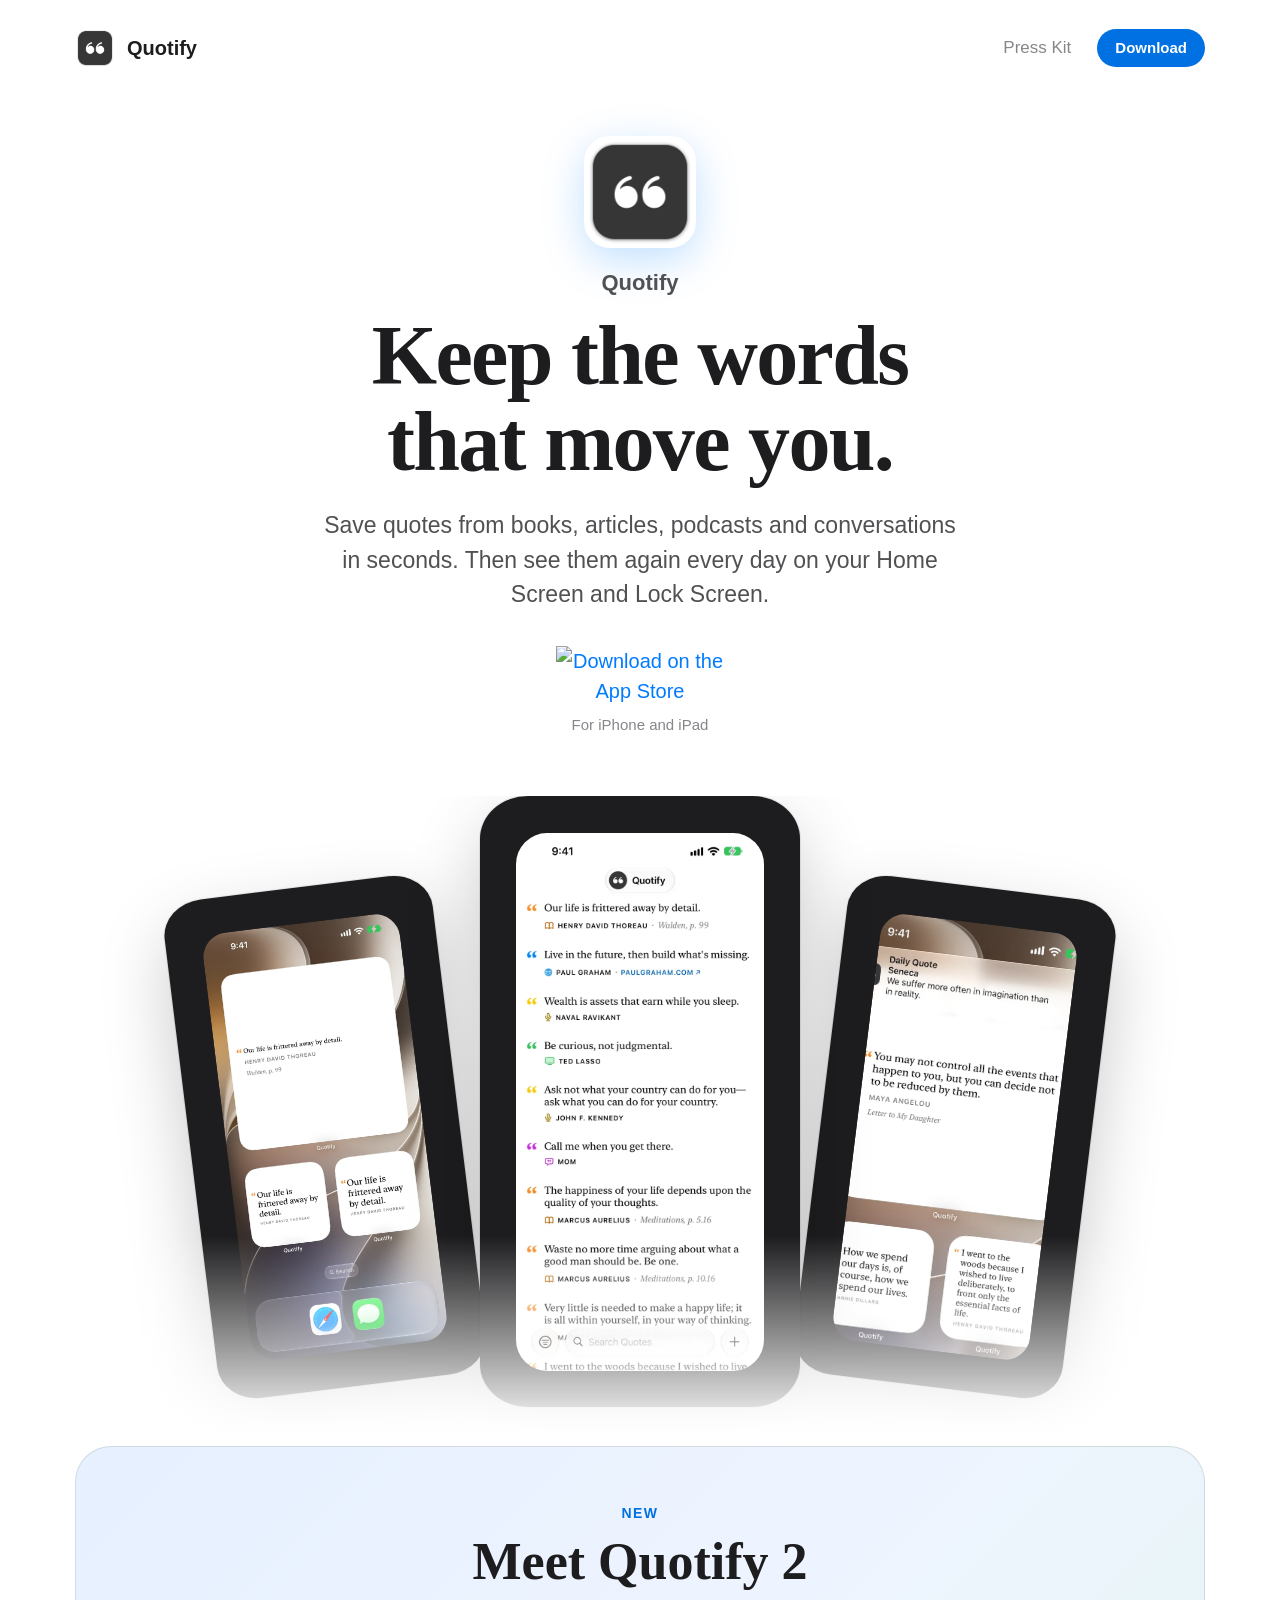
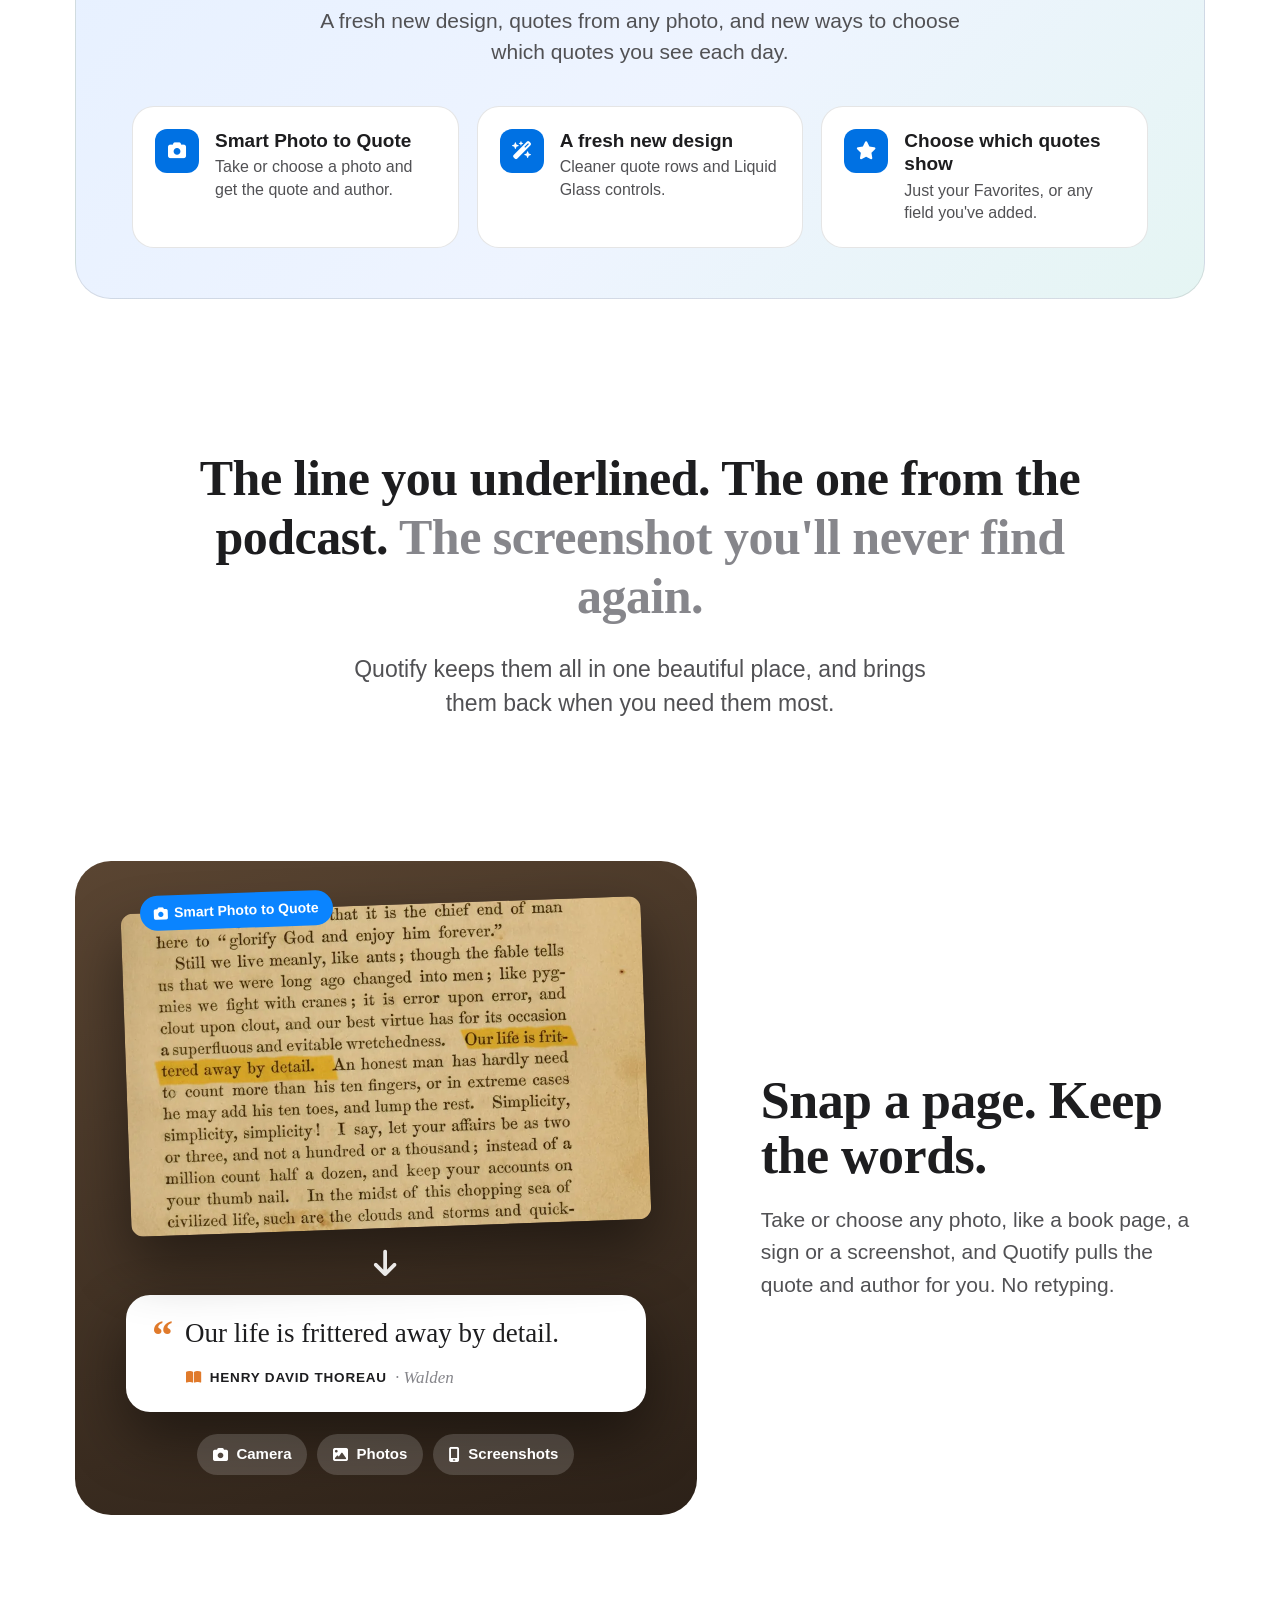
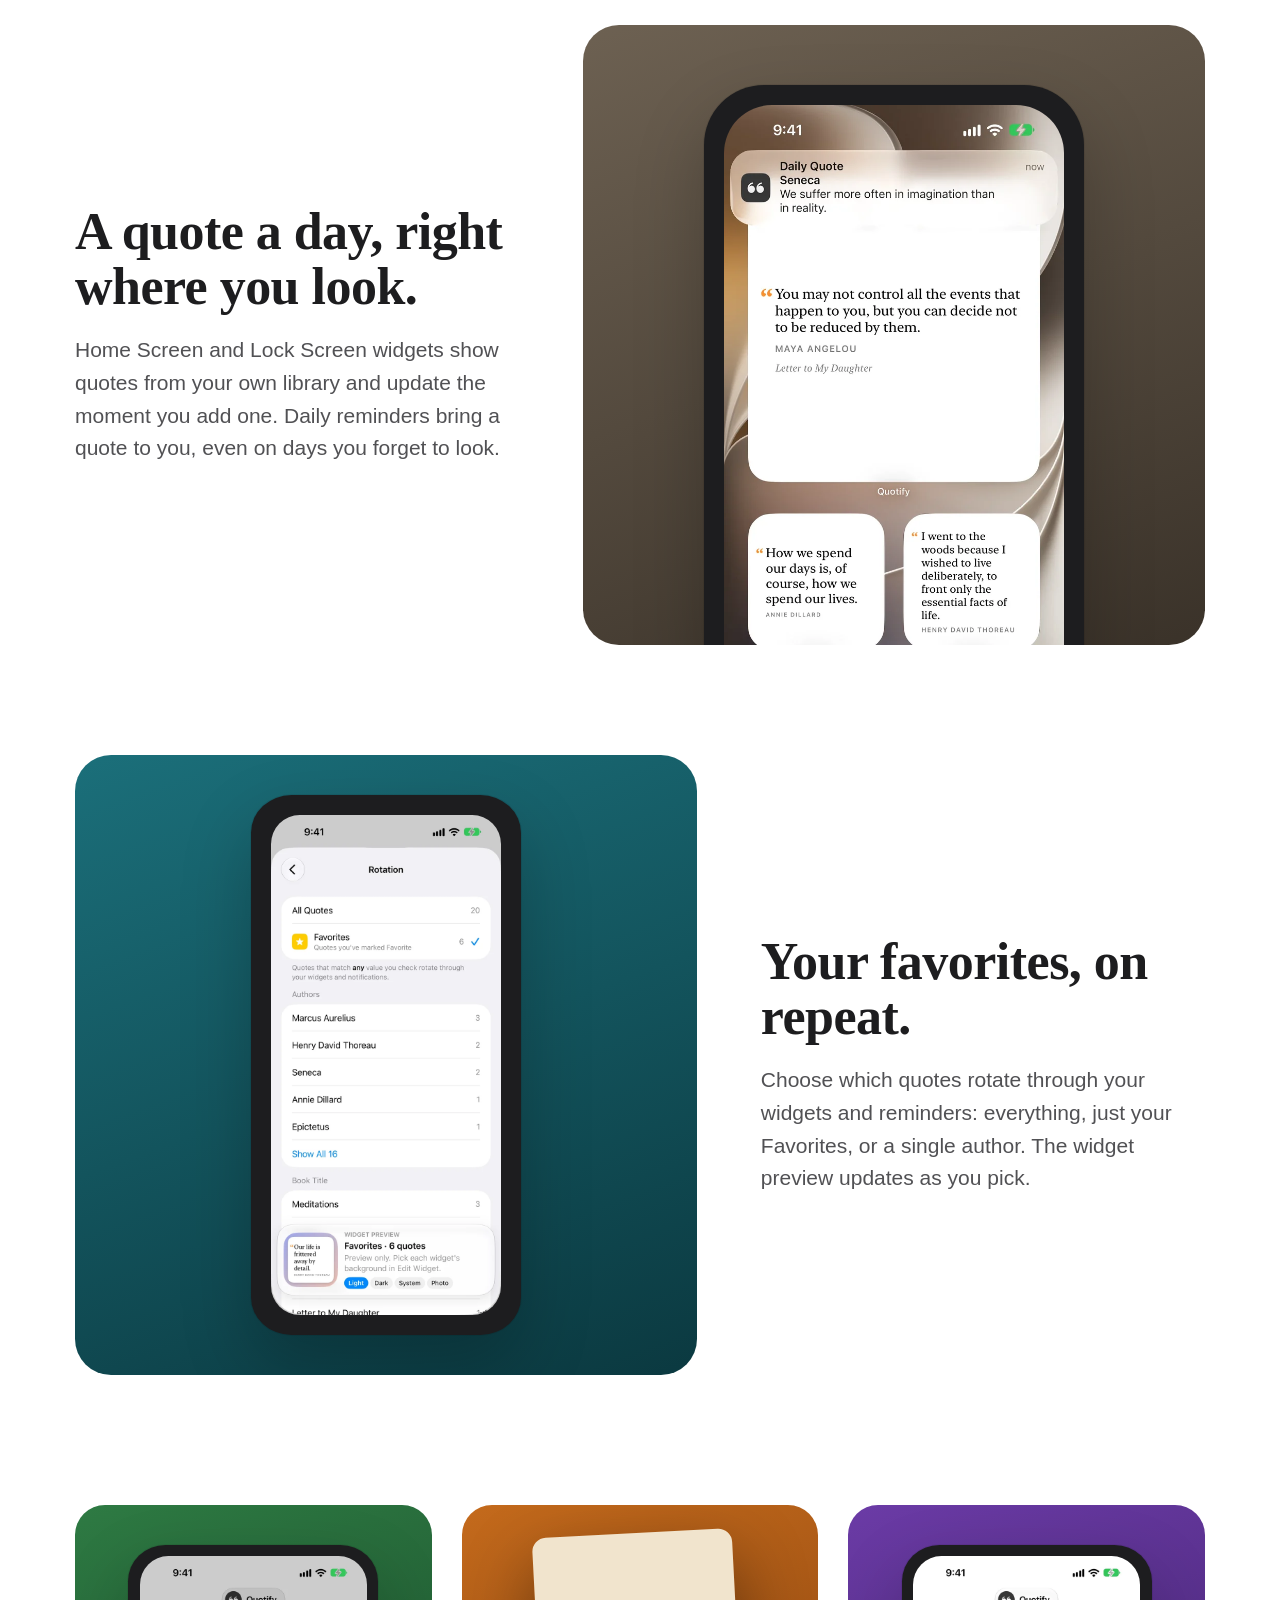
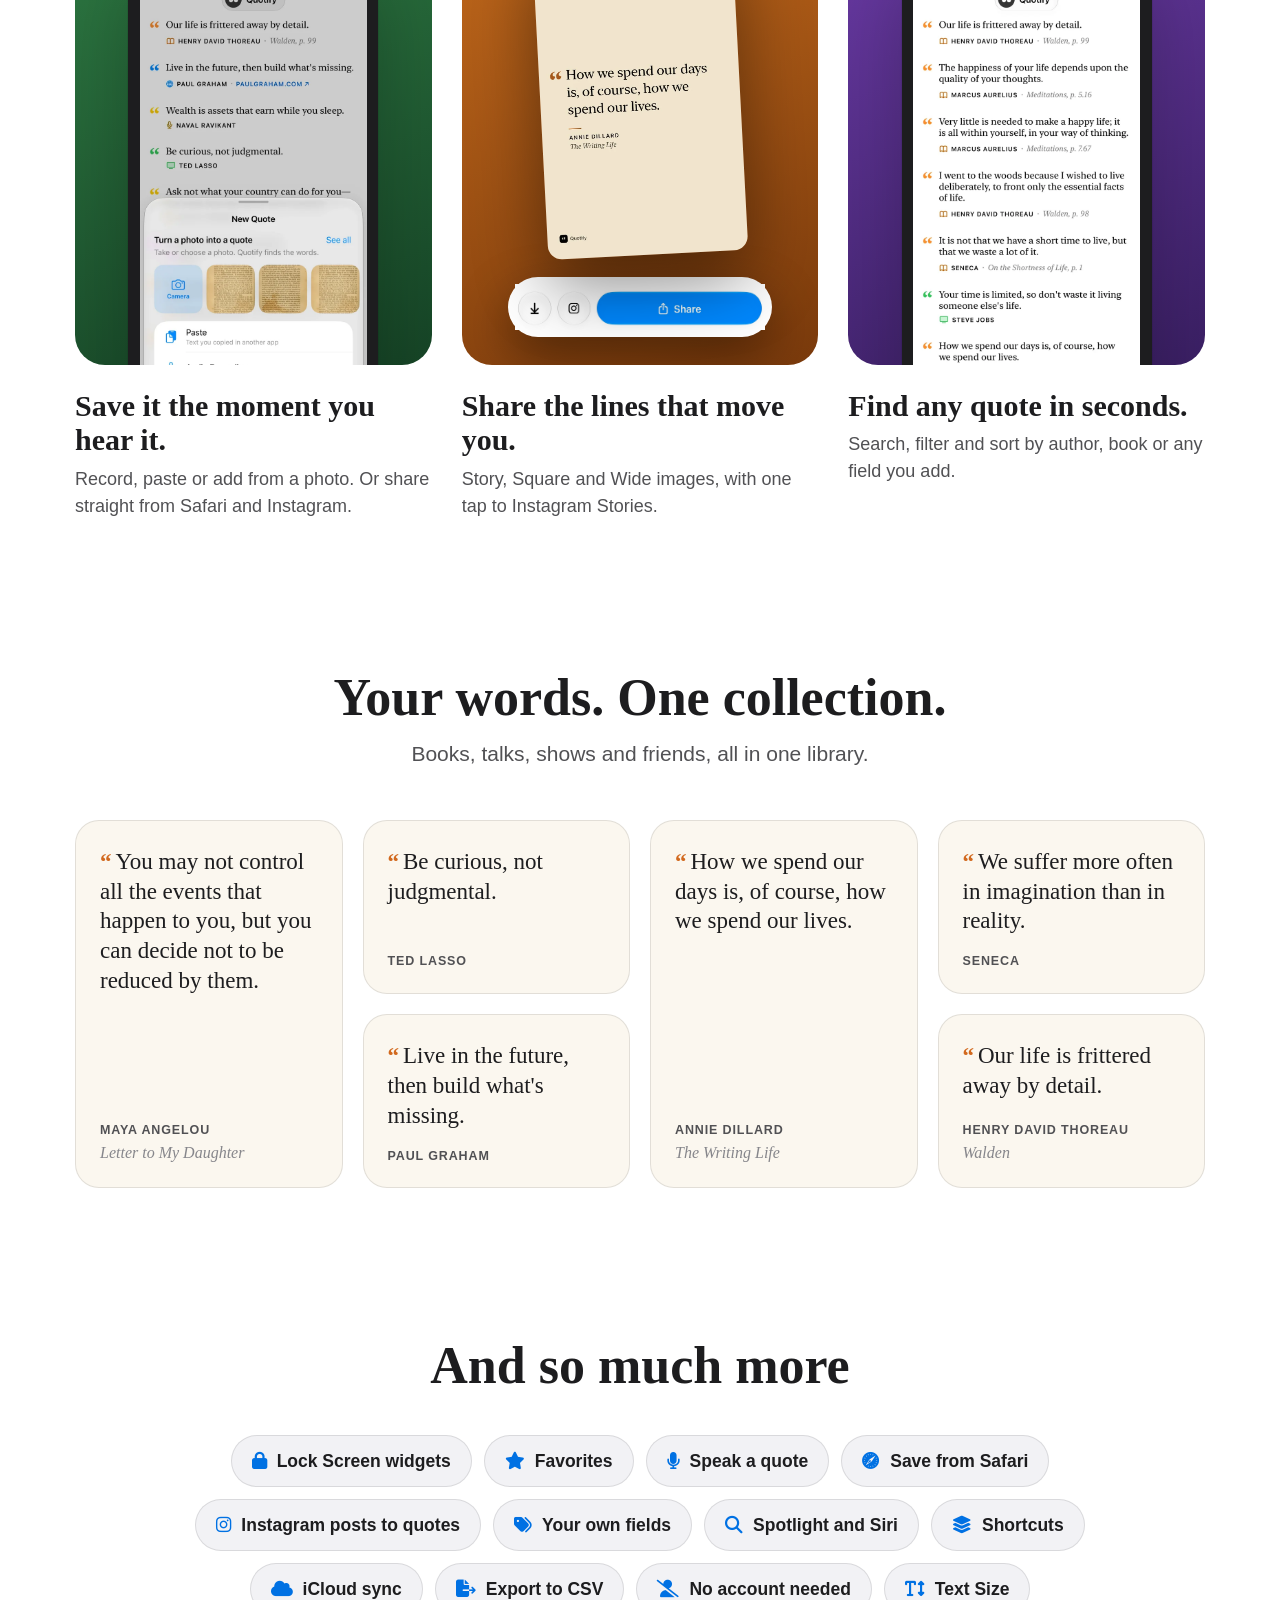
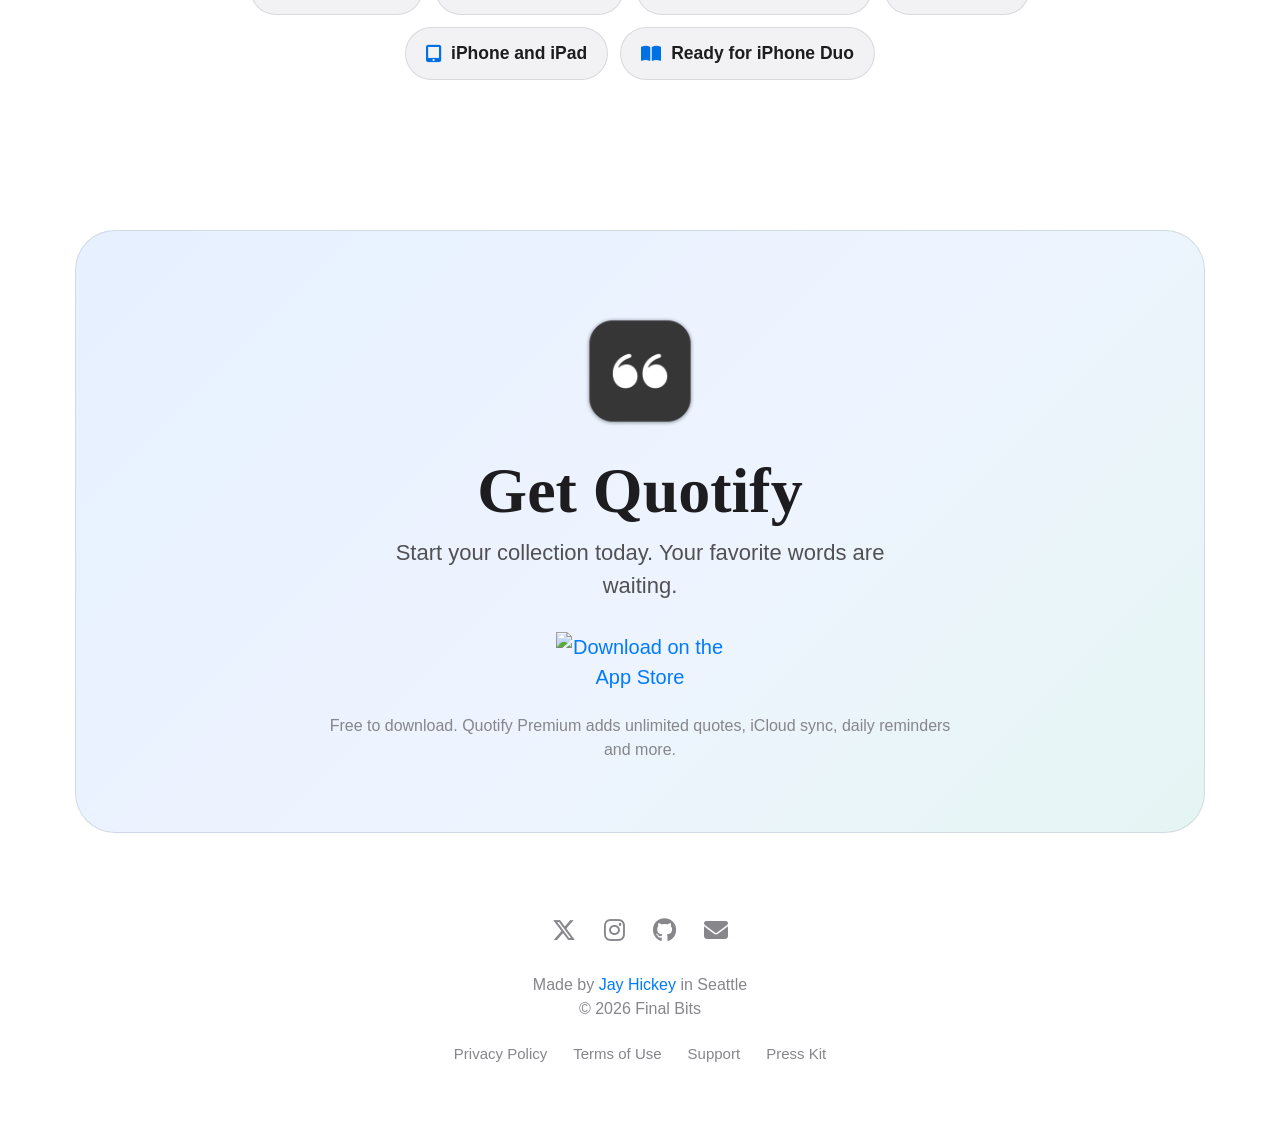
==== commit 18943410: "Keep the 768px hero phones on screen and balance the headline. At exactly 768px the phone fan now us" ====
--- a/quotify/index.html
+++ b/quotify/index.html
@@ -71,7 +71,7 @@
 .hero{text-align:center;padding:40px 0 0}
 .hero .icon{width:112px;height:112px;border-radius:26px;margin:0 auto;box-shadow:0 12px 40px rgba(10,132,255,.25)}
 .hero .name{font-size:2.2rem;font-weight:700;margin-top:18px;color:var(--text2)}
-.hero h1{font-size:8.4rem;line-height:1.02;font-weight:900;letter-spacing:-.02em;margin:14px auto 0;max-width:900px}
+.hero h1{font-size:8.4rem;line-height:1.02;font-weight:900;letter-spacing:-.02em;margin:14px auto 0;max-width:900px;text-wrap:balance}
 .hero .lede{color:var(--text2);font-size:2.3rem;line-height:1.5;margin:24px auto 0;max-width:640px}
 .hero .cta{margin-top:34px;display:flex;flex-direction:column;align-items:center;gap:12px}
 .hero .cta span{color:var(--text3);font-size:1.5rem}
@@ -212,6 +212,10 @@
   .heroArt .p2,.heroArt .p3{width:44%;top:60px}
   .heroArt .p2{margin-left:-63%}
   .heroArt .p3{margin-left:19%}
+  .heroArt .p1{width:min(56%,270px);margin-left:max(-28%,-135px)}
+  .heroArt .p2,.heroArt .p3{width:min(44%,220px)}
+  .heroArt .p2{margin-left:max(-63%,-360px)}
+  .heroArt .p3{margin-left:min(19%,140px)}
   .meet{border-radius:28px;padding:36px 18px 22px}
   .meet h2{font-size:3.6rem}
   .meet p{font-size:1.8rem}
